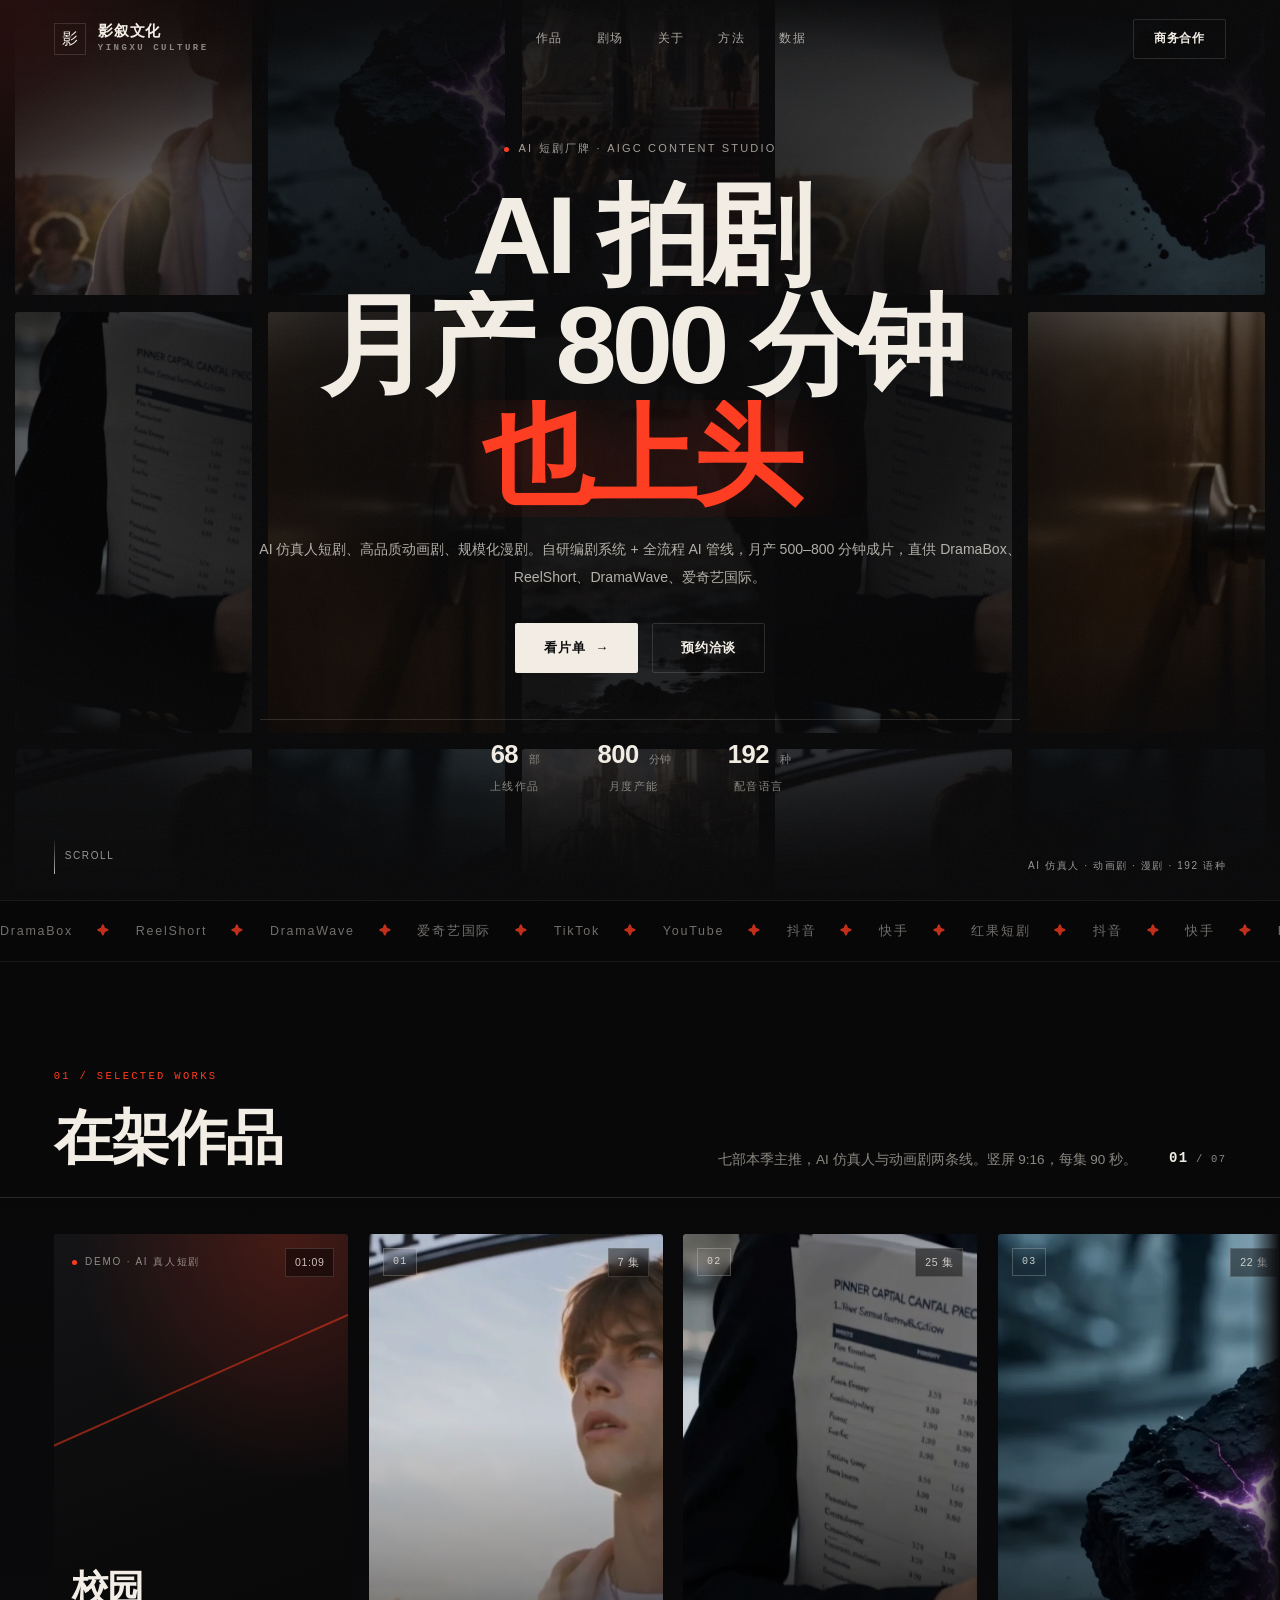
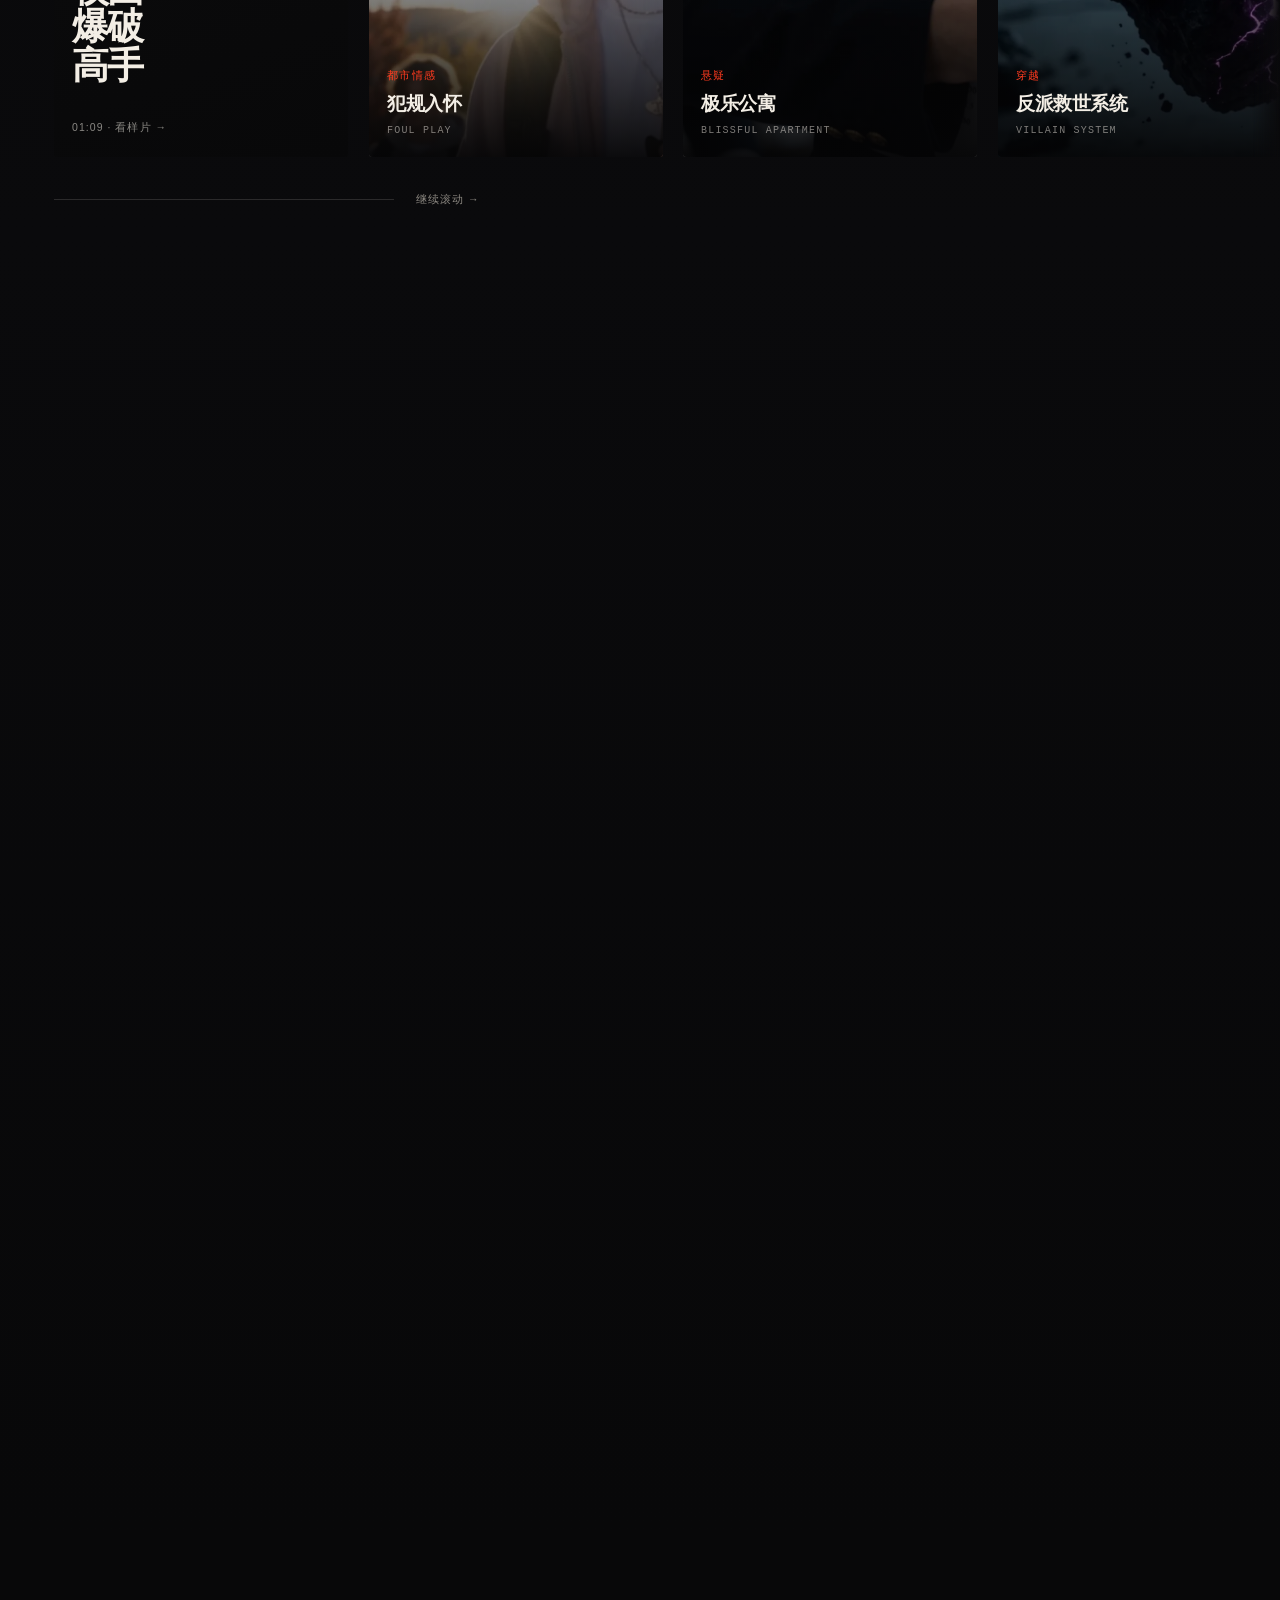
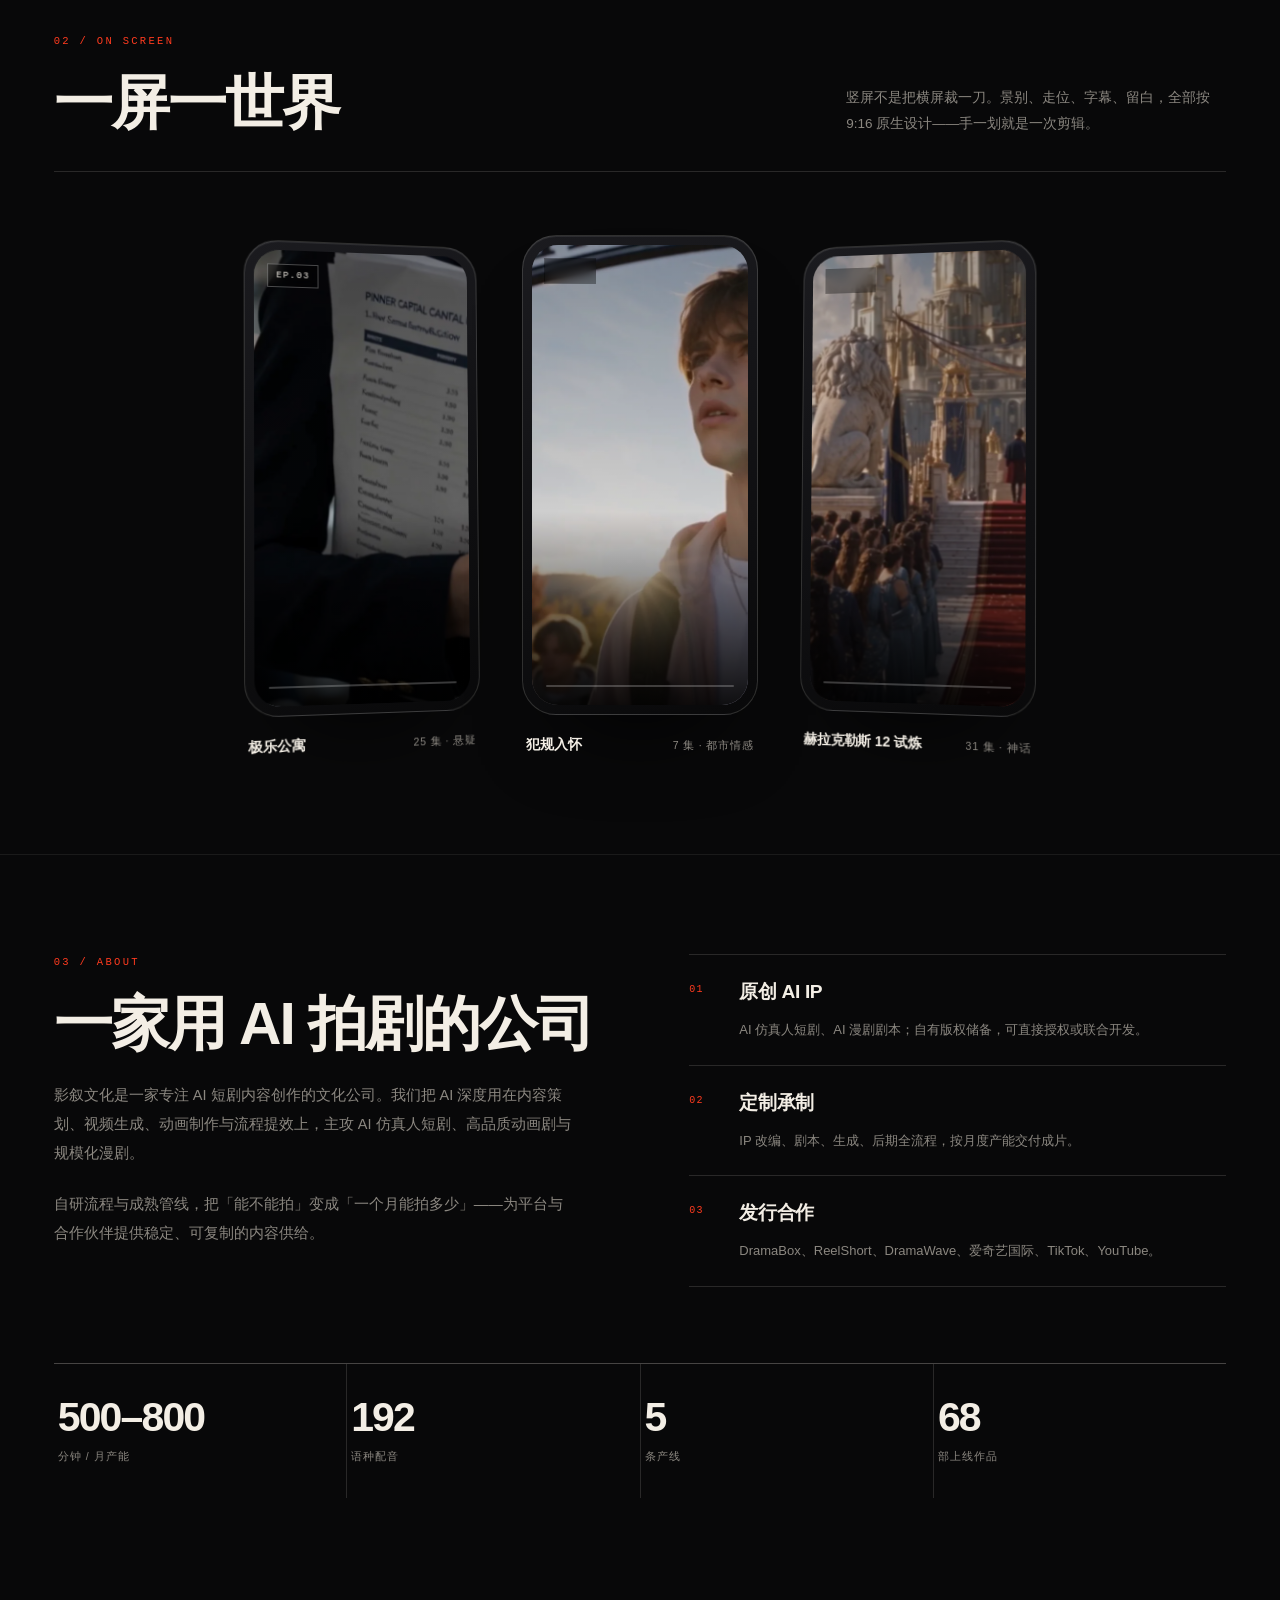
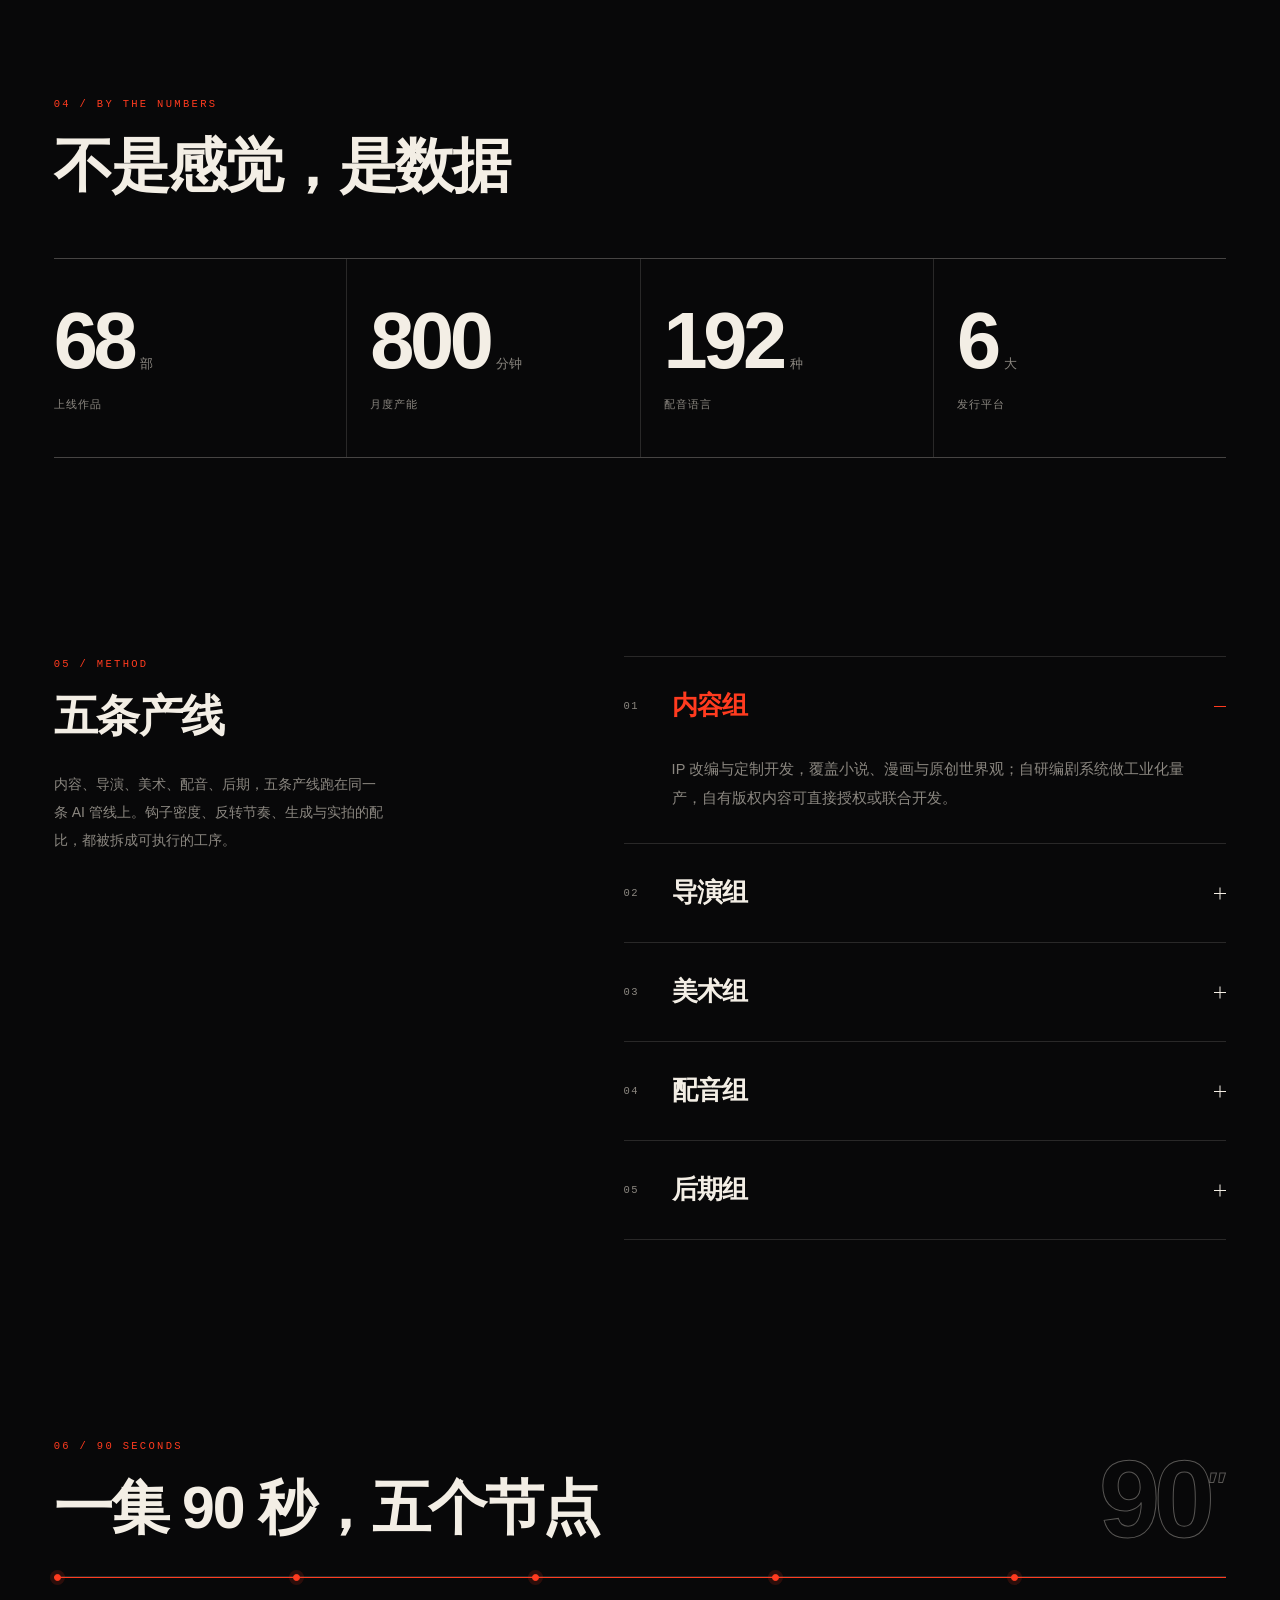
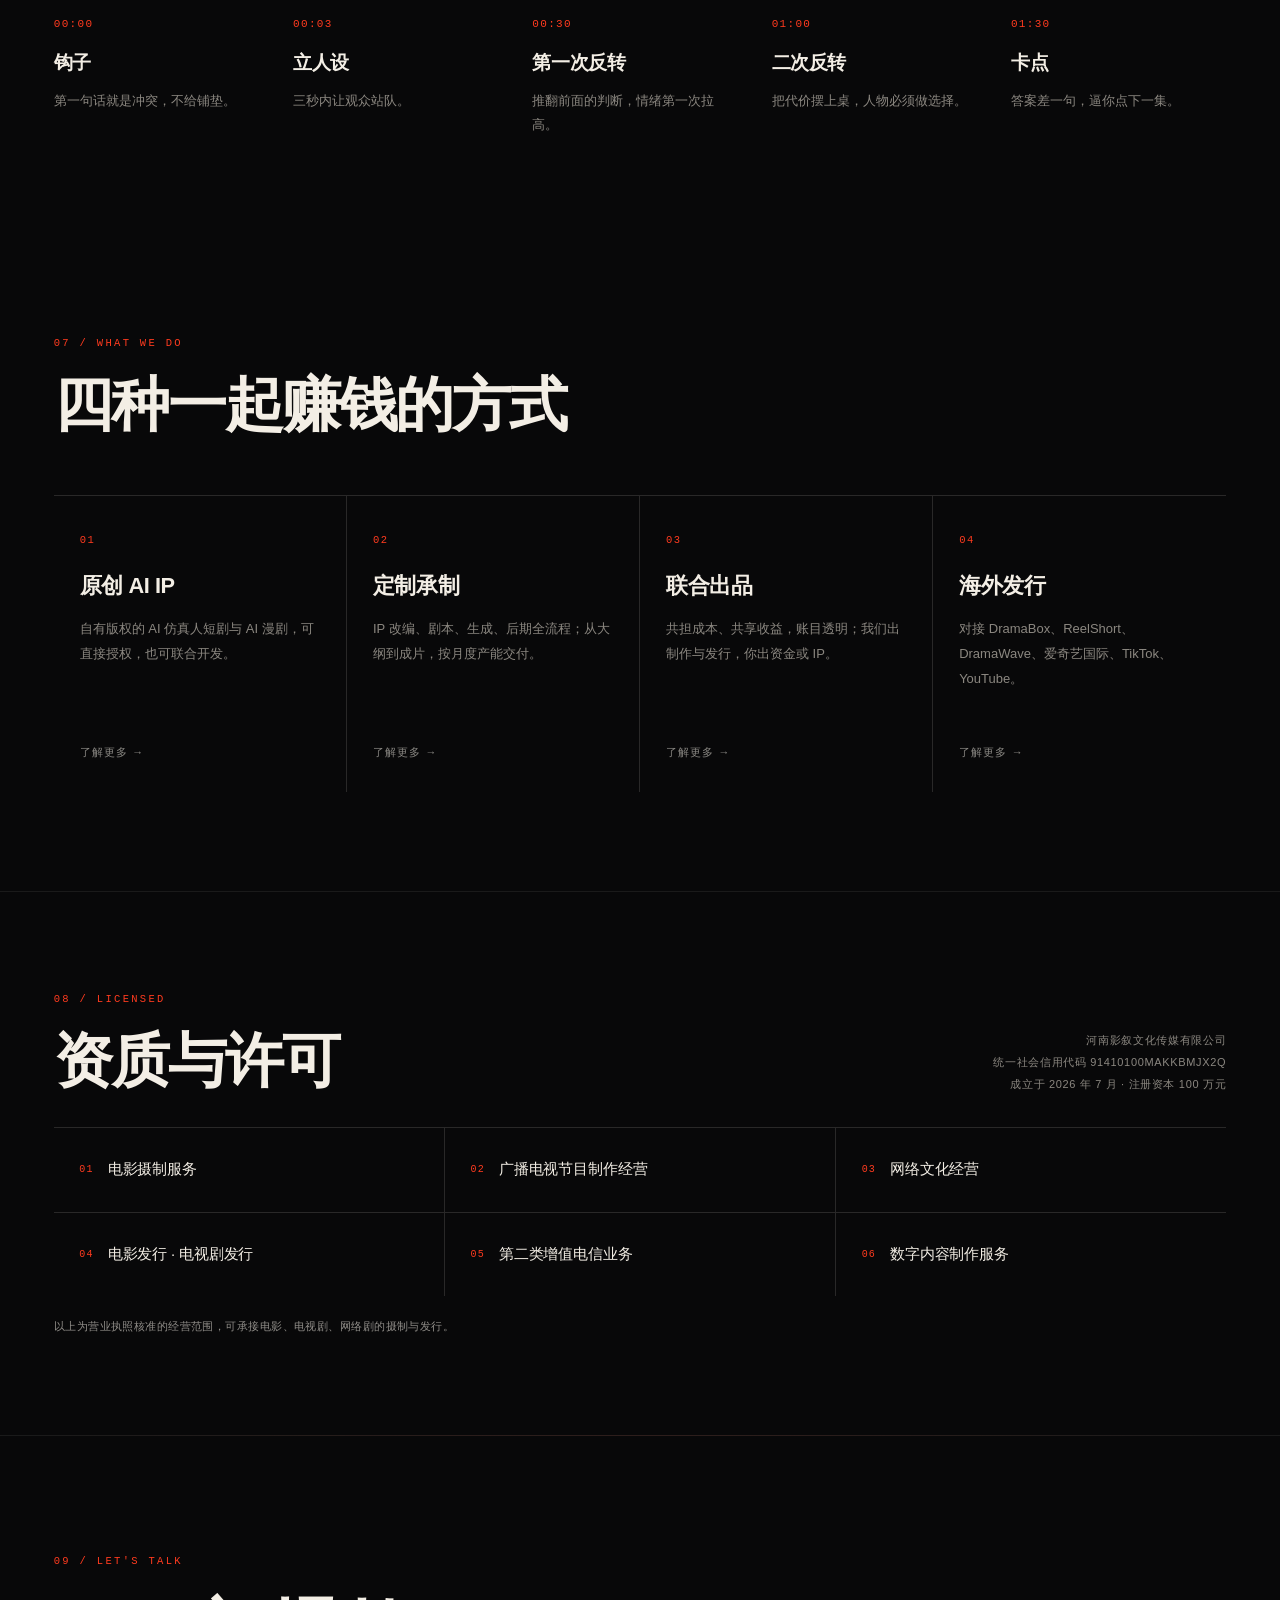
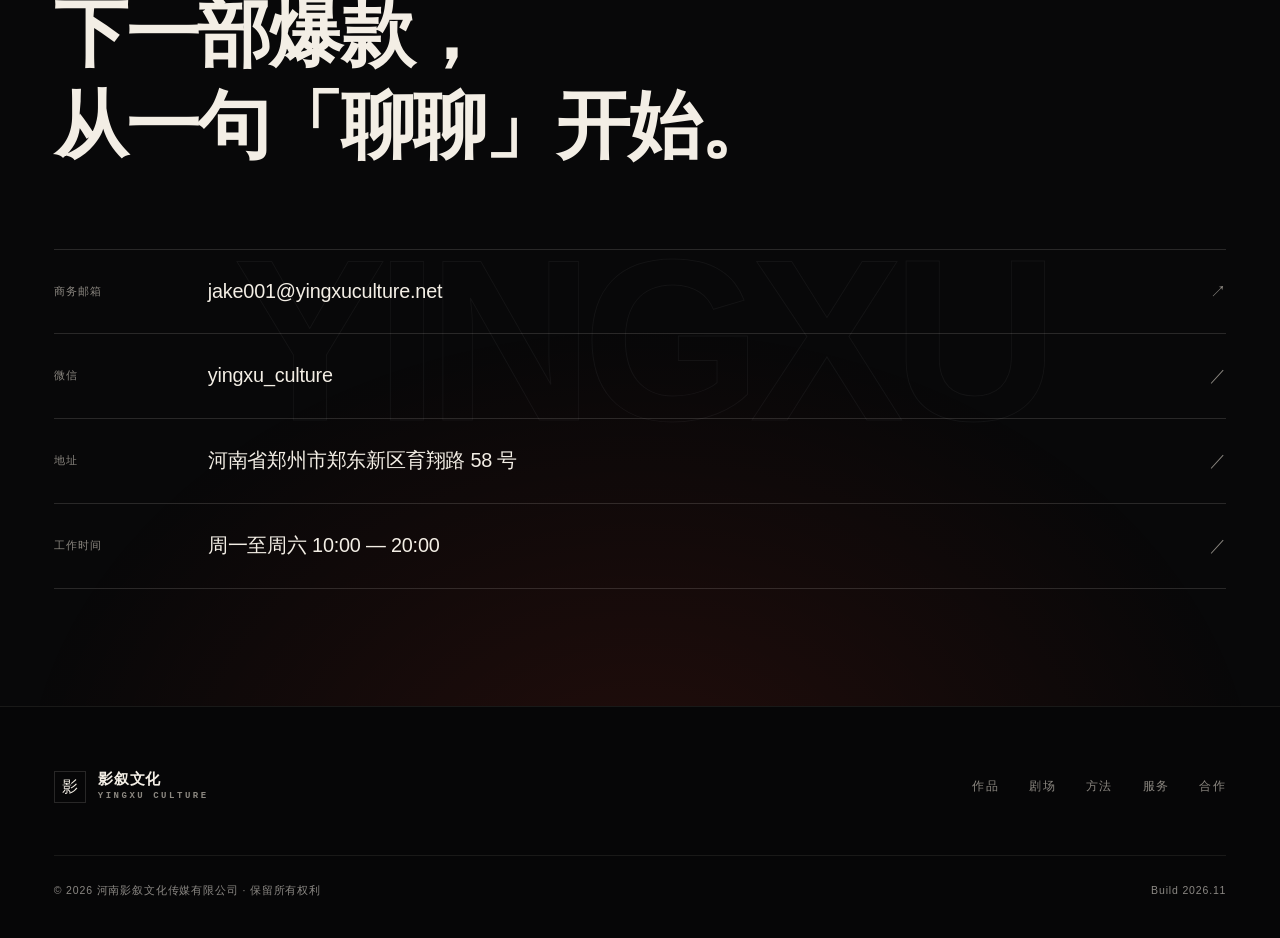
==== index.html @ 9122bd39 "影叙文化官网预览版 2026-11-17" ====
<!DOCTYPE html>
<html lang="zh-CN">
<head>
<meta charset="utf-8">
<meta name="viewport" content="width=device-width, initial-scale=1">
<title>影叙文化 YINGXU CULTURE · AI 短剧厂牌</title>
<meta name="description" content="影叙文化：AI 短剧内容厂牌。AI 仿真人短剧、高品质动画剧、规模化漫剧，月产能 500–800 分钟，发行至 DramaBox、ReelShort、DramaWave、爱奇艺国际。">
<meta name="theme-color" content="#080809">
<link rel="canonical" href="https://yingxuculture.net/">
<meta property="og:type" content="website">
<meta property="og:url" content="https://yingxuculture.net/">
<meta property="og:site_name" content="影叙文化 YINGXU CULTURE">
<meta property="og:image" content="https://yingxuculture.net/assets/og-cover.jpg">
<meta property="og:image:width" content="1200">
<meta property="og:image:height" content="630">
<meta name="twitter:card" content="summary_large_image">
<meta name="twitter:image" content="https://yingxuculture.net/assets/og-cover.jpg">
<meta property="og:title" content="影叙文化 YINGXU CULTURE · AI 短剧厂牌">
<meta property="og:description" content="AI 拍剧，月产 800 分钟，也上头。">
<link rel="icon" href="data:image/svg+xml,%3Csvg xmlns='http://www.w3.org/2000/svg' viewBox='0 0 32 32'%3E%3Crect width='32' height='32' fill='%23080809'/%3E%3Ctext x='16' y='22' font-size='16' text-anchor='middle' fill='%23f3eee5'%3E影%3C/text%3E%3C/svg%3E">
<link rel="stylesheet" href="assets/css/style.css">
</head>
<body>

<!-- 载入 -->
<div class="loader" id="loader">
  <div class="loader__inner">
    <div class="loader__mark">影</div>
    <div class="loader__meta"><span>YINGXU CULTURE</span><span class="loader__num" id="loaderNum">00</span></div>
    <div class="loader__bar"><i></i></div>
  </div>
</div>

<div class="grain" aria-hidden="true"></div>
<div class="progress" id="progress" aria-hidden="true"></div>

<!-- 光标 -->
<div class="cursor" id="cursor" aria-hidden="true"><span class="cursor__label"></span></div>

<!-- 侧边章节指示 -->
<nav class="dots" id="dots" aria-label="章节指示">
  <a href="#top" data-dot="top"><i></i><span>首页</span></a>
  <a href="#works" data-dot="works"><i></i><span>作品</span></a>
  <a href="#screens" data-dot="screens"><i></i><span>剧场</span></a>
  <a href="#about" data-dot="about"><i></i><span>关于</span></a>
  <a href="#numbers" data-dot="numbers"><i></i><span>数据</span></a>
  <a href="#method" data-dot="method"><i></i><span>方法</span></a>
  <a href="#beats" data-dot="beats"><i></i><span>节奏</span></a>
  <a href="#license" data-dot="license"><i></i><span>资质</span></a>
  <a href="#contact" data-dot="contact"><i></i><span>合作</span></a>
</nav>

<!-- 头部 -->
<header class="head" id="head">
  <a class="brand" href="#top" aria-label="影叙文化 首页" data-cursor="home">
    <span class="brand__mark">影</span>
    <span class="brand__text">影叙文化<em>YINGXU CULTURE</em></span>
  </a>
  <nav class="nav" aria-label="主导航">
    <a href="#works">作品</a>
    <a href="#screens">剧场</a>
    <a href="#about">关于</a>
    <a href="#method">方法</a>
    <a href="#numbers">数据</a>
  </nav>
  <a class="btn btn--sm btn--line mag" href="#contact">商务合作</a>
</header>

<main id="top">

  <!-- ========== HERO ========== -->
  <section class="hero">
    <div class="hero__wall" id="wall" aria-hidden="true"></div>
    <div class="hero__veil" aria-hidden="true"></div>
    <div class="hero__glow" id="glow" aria-hidden="true"></div>

    <div class="hero__inner">
      <p class="eyebrow" data-reveal><span class="dot"></span>AI 短剧厂牌 · AIGC CONTENT STUDIO</p>
      <h1 class="hero__title">
        <span class="line" data-reveal style="--d:.05s"><span class="line__in"><em>AI</em> 拍剧</span></span>
        <span class="line" data-reveal style="--d:.15s"><span class="line__in">月产 800 分钟</span></span>
        <span class="line line--accent" data-reveal style="--d:.25s"><span class="line__in">也上头</span></span>
      </h1>
      <p class="hero__sub" data-reveal style="--d:.35s">
        AI 仿真人短剧、高品质动画剧、规模化漫剧。自研编剧系统 + 全流程 AI 管线，月产 500–800 分钟成片，直供 DramaBox、ReelShort、DramaWave、爱奇艺国际。
      </p>
      <div class="hero__actions" data-reveal style="--d:.45s">
        <a class="btn btn--solid mag" href="#works" data-cursor="play">看片单<span class="btn__arrow">→</span></a>
        <a class="btn btn--ghost mag" href="#contact">预约洽谈</a>
      </div>
      <!-- 占位数据：上线前换成真实数字 -->
      <dl class="hero__meta" data-reveal style="--d:.55s">
        <div><dt>68 <i>部</i></dt><dd>上线作品</dd></div>
        <div><dt>800 <i>分钟</i></dt><dd>月度产能</dd></div>
        <div><dt>192 <i>种</i></dt><dd>配音语言</dd></div>
      </dl>
    </div>

    <div class="hero__foot">
      <span class="scrollhint"><i></i>SCROLL</span>
      <span class="hero__footline">AI 仿真人 · 动画剧 · 漫剧 · 192 语种</span>
    </div>
  </section>

  <!-- ========== TICKER ========== -->
  <div class="ticker" aria-label="分发平台">
    <div class="ticker__track">
      <span>DramaBox</span><b>✦</b><span>ReelShort</span><b>✦</b><span>DramaWave</span><b>✦</b><span>爱奇艺国际</span><b>✦</b><span>TikTok</span><b>✦</b><span>YouTube</span><b>✦</b><span>抖音</span><b>✦</b><span>快手</span><b>✦</b>
      <span>红果短剧</span><b>✦</b><span>抖音</span><b>✦</b><span>快手</span><b>✦</b><span>ReelShort</span><b>✦</b><span>DramaBox</span><b>✦</b><span>TikTok</span><b>✦</b><span>YouTube Shorts</span><b>✦</b><span>番茄短剧</span><b>✦</b>
    </div>
  </div>

  <!-- ========== 作品走廊（横向钉住） ========== -->
  <section class="pin" id="works">
    <div class="pin__sticky">
      <div class="pin__head">
        <div>
          <p class="label">01 / SELECTED WORKS</p>
          <h2 class="h2" data-split>在架作品</h2>
        </div>
        <div class="pin__meta">
          <p>七部本季主推，AI 仿真人与动画剧两条线。竖屏 9:16，每集 90 秒。</p>
          <span class="pin__count"><b id="pinIdx">01</b> / 07</span>
        </div>
      </div>

      <div class="pin__viewport">
        <div class="pin__track" id="pinTrack">
          <article class="card card--demo" data-tilt data-cursor="play" role="button" tabindex="0" data-href="https://icn2kjc0q24w.feishu.cn/docx/H2u5dVe67ovBtaxcWouc4qgHnVb" data-title="校园爆破高手" data-genre="AI 真人短剧" data-meta="DEMO · 01:09">
            <div class="card__cover">
              <span class="cover__k">DEMO · AI 真人短剧</span>
              <strong>校园<br>爆破<br>高手</strong>
              <span class="cover__t">01:09 · 看样片 →</span>
            </div>
            <span class="card__eps">01:09</span>
            <span class="card__play">▶ 看样片</span>
          </article>

          <article class="card" data-tilt data-cursor="play" role="button" tabindex="0" data-video="assets/video/v1.mp4" data-title="犯规入怀" data-genre="都市情感" data-meta="7 集 · 每集 90 秒">
            <div class="card__media"><img src="assets/posters/p1.webp" alt="《犯规入怀》竖屏封面" width="540" height="960"></div>
            <span class="card__glare"></span>
            <span class="card__rank">01</span><span class="card__eps">7 集</span>
            <div class="card__body"><span class="card__genre">都市情感</span><h3>犯规入怀</h3><p>Foul Play</p></div>
            <span class="card__play">▶ 播放样片</span>
          </article>

          <article class="card" data-tilt data-cursor="play" role="button" tabindex="0" data-video="assets/video/v2.mp4" data-title="极乐公寓" data-genre="悬疑" data-meta="25 集 · 每集 90 秒">
            <div class="card__media"><img src="assets/posters/p2.webp" alt="《极乐公寓》竖屏封面" width="540" height="960"></div>
            <span class="card__glare"></span>
            <span class="card__rank">02</span><span class="card__eps">25 集</span>
            <div class="card__body"><span class="card__genre">悬疑</span><h3>极乐公寓</h3><p>Blissful Apartment</p></div>
            <span class="card__play">▶ 播放样片</span>
          </article>

          <article class="card" data-tilt data-cursor="play" role="button" tabindex="0" data-video="assets/video/v3.mp4" data-title="反派救世系统" data-genre="穿越" data-meta="22 集 · 每集 90 秒">
            <div class="card__media"><img src="assets/posters/p3.webp" alt="《反派救世系统》竖屏封面" width="540" height="960"></div>
            <span class="card__glare"></span>
            <span class="card__rank">03</span><span class="card__eps">22 集</span>
            <div class="card__body"><span class="card__genre">穿越</span><h3>反派救世系统</h3><p>Villain System</p></div>
            <span class="card__play">▶ 播放样片</span>
          </article>

          <article class="card" data-tilt data-cursor="play" role="button" tabindex="0" data-video="assets/video/v4.mp4" data-title="万人迷" data-genre="职场" data-meta="16 集 · 每集 90 秒">
            <div class="card__media"><img src="assets/posters/p4.webp" alt="《万人迷》竖屏封面" width="540" height="960"></div>
            <span class="card__glare"></span>
            <span class="card__rank">04</span><span class="card__eps">16 集</span>
            <div class="card__body"><span class="card__genre">职场</span><h3>万人迷</h3><p>The Charmer</p></div>
            <span class="card__play">▶ 播放样片</span>
          </article>

          <article class="card" data-tilt data-cursor="play" role="button" tabindex="0" data-video="assets/video/v5.mp4" data-title="赫拉克勒斯 12 试炼" data-genre="神话" data-meta="31 集 · 每集 90 秒">
            <div class="card__media"><img src="assets/posters/p5.webp" alt="《赫拉克勒斯 12 试炼》竖屏封面" width="540" height="960"></div>
            <span class="card__glare"></span>
            <span class="card__rank">05</span><span class="card__eps">31 集</span>
            <div class="card__body"><span class="card__genre">神话</span><h3>赫拉克勒斯 12 试炼</h3><p>12 Labours</p></div>
            <span class="card__play">▶ 播放样片</span>
          </article>

          <article class="card" data-tilt data-cursor="play" role="button" tabindex="0" data-video="assets/video/v6.mp4" data-title="韩国 2D" data-genre="惊悚" data-meta="26 集 · 每集 90 秒">
            <div class="card__media"><img src="assets/posters/p6.webp" alt="《韩国 2D》竖屏封面" width="540" height="960"></div>
            <span class="card__glare"></span>
            <span class="card__rank">06</span><span class="card__eps">26 集</span>
            <div class="card__body"><span class="card__genre">惊悚</span><h3>韩国 2D</h3><p>2D</p></div>
            <span class="card__play">▶ 播放样片</span>
          </article>

          <a class="card card--more" href="#contact" data-cursor="talk">
            <span class="card__moreNo">68</span>
            <span class="card__moreT">全部在架剧集</span>
            <span class="card__moreA">→</span>
          </a>
        </div>
      </div>

      <div class="pin__foot">
        <div class="pin__bar"><i id="pinBar"></i></div>
        <span class="pin__hint">继续滚动 →</span>
      </div>
    </div>
  </section>

  <!-- ========== 竖屏剧场 ========== -->
  <section class="section screens" id="screens">
    <div class="screens__head">
      <div>
        <p class="label">02 / ON SCREEN</p>
        <h2 class="h2" data-split>一屏一世界</h2>
      </div>
      <p class="screens__note" data-reveal>
        竖屏不是把横屏裁一刀。景别、走位、字幕、留白，全部按 9:16 原生设计——手一划就是一次剪辑。
      </p>
    </div>

    <div class="phones">
      <figure class="phone" data-reveal>
        <div class="phone__frame">
          <div class="phone__screen">
            <img src="assets/posters/p2.webp" alt="《极乐公寓》竖屏画面" width="540" height="960">
            <span class="phone__shade"></span>
            <span class="phone__tag">EP.03</span>
            <span class="phone__sub s1"><i>“这栋楼，晚上不要开窗。”</i><i>“你听见的脚步声，不是楼上的。”</i><i>“第三个房间，住过人。”</i></span>
            <span class="phone__prog"><i></i></span>
          </div>
        </div>
        <figcaption><b>极乐公寓</b><em>25 集 · 悬疑</em></figcaption>
      </figure>

      <figure class="phone phone--mid" data-reveal style="--d:.12s">
        <div class="phone__frame">
          <div class="phone__screen">
            <img src="assets/posters/p1.webp" alt="《犯规入怀》竖屏画面" width="540" height="960">
            <span class="phone__shade"></span>
            <span class="phone__tag">EP.01</span>
            <span class="phone__sub s2"><i>“规则说不能喜欢你。”</i><i>“那我们就犯规。”</i><i>“一次，就一次。”</i></span>
            <span class="phone__prog"><i></i></span>
          </div>
        </div>
        <figcaption><b>犯规入怀</b><em>7 集 · 都市情感</em></figcaption>
      </figure>

      <figure class="phone" data-reveal style="--d:.24s">
        <div class="phone__frame">
          <div class="phone__screen">
            <img src="assets/posters/p5.webp" alt="《赫拉克勒斯 12 试炼》竖屏画面" width="540" height="960">
            <span class="phone__shade"></span>
            <span class="phone__tag">EP.07</span>
            <span class="phone__sub s3"><i>“十二试炼，你只过了六关。”</i><i>“剩下六关，是神不想让你知道的事。”</i><i>“现在，抬头。”</i></span>
            <span class="phone__prog"><i></i></span>
          </div>
        </div>
        <figcaption><b>赫拉克勒斯 12 试炼</b><em>31 集 · 神话</em></figcaption>
      </figure>
    </div>
  </section>

  <!-- ========== 关于 ========== -->
  <section class="section about" id="about">
    <div class="about__grid">
      <div class="about__lead">
        <p class="label" data-reveal>03 / ABOUT</p>
        <h2 class="h2" data-split>一家用 AI 拍剧的公司</h2>
        <p class="about__text" data-reveal style="--d:.08s">影叙文化是一家专注 AI 短剧内容创作的文化公司。我们把 AI 深度用在内容策划、视频生成、动画制作与流程提效上，主攻 AI 仿真人短剧、高品质动画剧与规模化漫剧。</p>
        <p class="about__text" data-reveal style="--d:.14s">自研流程与成熟管线，把「能不能拍」变成「一个月能拍多少」——为平台与合作伙伴提供稳定、可复制的内容供给。</p>
      </div>
      <ul class="about__biz">
        <li data-reveal><span>01</span><b>原创 AI IP</b><p>AI 仿真人短剧、AI 漫剧剧本；自有版权储备，可直接授权或联合开发。</p></li>
        <li data-reveal style="--d:.06s"><span>02</span><b>定制承制</b><p>IP 改编、剧本、生成、后期全流程，按月度产能交付成片。</p></li>
        <li data-reveal style="--d:.12s"><span>03</span><b>发行合作</b><p>DramaBox、ReelShort、DramaWave、爱奇艺国际、TikTok、YouTube。</p></li>
      </ul>
    </div>
    <div class="about__cap">
      <div data-reveal><b>500–800</b><span>分钟 / 月产能</span></div>
      <div data-reveal style="--d:.06s"><b>192</b><span>语种配音</span></div>
      <div data-reveal style="--d:.12s"><b>5</b><span>条产线</span></div>
      <div data-reveal style="--d:.18s"><b>68</b><span>部上线作品</span></div>
    </div>
  </section>

  <!-- ========== 数据 ========== -->
  <section class="section numbers" id="numbers">
    <div class="numbers__head">
      <p class="label">04 / BY THE NUMBERS</p>
      <h2 class="h2" data-split>不是感觉，是数据</h2>
    </div>
    <!-- 占位数据：上线前换成真实数字 -->
    <div class="stats">
      <div class="stat" data-reveal>
        <span class="stat__num" data-count="68">0</span><span class="stat__unit">部</span><p>上线作品</p>
      </div>
      <div class="stat" data-reveal style="--d:.06s">
        <span class="stat__num" data-count="800">0</span><span class="stat__unit">分钟</span><p>月度产能</p>
      </div>
      <div class="stat" data-reveal style="--d:.12s">
        <span class="stat__num" data-count="192">0</span><span class="stat__unit">种</span><p>配音语言</p>
      </div>
      <div class="stat" data-reveal style="--d:.18s">
        <span class="stat__num" data-count="6">0</span><span class="stat__unit">大</span><p>发行平台</p>
      </div>
    </div>
  </section>

  <!-- ========== 方法 ========== -->
  <section class="section method" id="method">
    <div class="method__grid">
      <div class="method__aside">
        <p class="label">05 / METHOD</p>
        <h2 class="h2" data-split>五条产线</h2>
        <p class="method__note" data-reveal>内容、导演、美术、配音、后期，五条产线跑在同一条 AI 管线上。钩子密度、反转节奏、生成与实拍的配比，都被拆成可执行的工序。</p>
      </div>

      <div class="acc" id="acc">
        <div class="acc__item" data-reveal>
          <button class="acc__head" aria-expanded="false">
            <span class="acc__no">01</span><span class="acc__title">内容组</span><span class="acc__plus" aria-hidden="true"></span>
          </button>
          <div class="acc__body"><p>IP 改编与定制开发，覆盖小说、漫画与原创世界观；自研编剧系统做工业化量产，自有版权内容可直接授权或联合开发。</p></div>
        </div>
        <div class="acc__item" data-reveal style="--d:.05s">
          <button class="acc__head" aria-expanded="false">
            <span class="acc__no">02</span><span class="acc__title">导演组</span><span class="acc__plus" aria-hidden="true"></span>
          </button>
          <div class="acc__body"><p>多位 AI 导演，熟悉 AIGC 与「实拍 + 动画」混合流程；一场戏先定镜头关系，再决定生成还是实拍。</p></div>
        </div>
        <div class="acc__item" data-reveal style="--d:.1s">
          <button class="acc__head" aria-expanded="false">
            <span class="acc__no">03</span><span class="acc__title">美术组</span><span class="acc__plus" aria-hidden="true"></span>
          </button>
          <div class="acc__body"><p>角色设计、场景概念、分镜美术、风格化视觉；写实仿真人、动画、漫改、AI 视觉统一输出，量产与精品双轨。</p></div>
        </div>
        <div class="acc__item" data-reveal style="--d:.15s">
          <button class="acc__head" aria-expanded="false">
            <span class="acc__no">04</span><span class="acc__title">配音组</span><span class="acc__plus" aria-hidden="true"></span>
          </button>
          <div class="acc__body"><p>覆盖 192 个语种的配音体系，海外主流市场做本地化表达与情绪适配；已有多个海外短剧与 AIGC 项目的配音案例。</p></div>
        </div>
        <div class="acc__item" data-reveal style="--d:.2s">
          <button class="acc__head" aria-expanded="false">
            <span class="acc__no">05</span><span class="acc__title">后期组</span><span class="acc__plus" aria-hidden="true"></span>
          </button>
          <div class="acc__body"><p>剪辑、特效、调色、声音设计、字幕审校全流程配置；熟悉海外平台规范，支持快速交付与多版本输出。</p></div>
        </div>
      </div>
    </div>
  </section>

  <!-- ========== 90 秒节奏 ========== -->
<section class="section beats" id="beats">
    <div class="beats__head">
      <div>
        <p class="label">06 / 90 SECONDS</p>
        <h2 class="h2" data-split>一集 90 秒，五个节点</h2>
      </div>
      <span class="beats__big" data-reveal>90<small>″</small></span>
    </div>

    <ol class="timeline" id="timeline">
      <li data-reveal><span class="tl__t">00:00</span><span class="tl__n">钩子</span><span class="tl__d">第一句话就是冲突，不给铺垫。</span></li>
      <li data-reveal style="--d:.05s"><span class="tl__t">00:03</span><span class="tl__n">立人设</span><span class="tl__d">三秒内让观众站队。</span></li>
      <li data-reveal style="--d:.1s"><span class="tl__t">00:30</span><span class="tl__n">第一次反转</span><span class="tl__d">推翻前面的判断，情绪第一次拉高。</span></li>
      <li data-reveal style="--d:.15s"><span class="tl__t">01:00</span><span class="tl__n">二次反转</span><span class="tl__d">把代价摆上桌，人物必须做选择。</span></li>
      <li data-reveal style="--d:.2s"><span class="tl__t">01:30</span><span class="tl__n">卡点</span><span class="tl__d">答案差一句，逼你点下一集。</span></li>
    </ol>
  </section>

  <!-- ========== 服务 ========== -->
  <section class="section svc-sec" id="services">
    <div class="svc-sec__head">
      <p class="label">07 / WHAT WE DO</p>
      <h2 class="h2" data-split>四种一起赚钱的方式</h2>
    </div>
    <div class="svc">
      <a class="svc__item" href="#contact" data-reveal data-cursor="talk">
        <span class="svc__no">01</span>
        <h3>原创 AI IP</h3>
        <p>自有版权的 AI 仿真人短剧与 AI 漫剧，可直接授权，也可联合开发。</p>
        <span class="svc__a">了解更多 →</span>
      </a>
      <a class="svc__item" href="#contact" data-reveal style="--d:.06s" data-cursor="talk">
        <span class="svc__no">02</span>
        <h3>定制承制</h3>
        <p>IP 改编、剧本、生成、后期全流程；从大纲到成片，按月度产能交付。</p>
        <span class="svc__a">了解更多 →</span>
      </a>
      <a class="svc__item" href="#contact" data-reveal style="--d:.12s" data-cursor="talk">
        <span class="svc__no">03</span>
        <h3>联合出品</h3>
        <p>共担成本、共享收益，账目透明；我们出制作与发行，你出资金或 IP。</p>
        <span class="svc__a">了解更多 →</span>
      </a>
      <a class="svc__item" href="#contact" data-reveal style="--d:.18s" data-cursor="talk">
        <span class="svc__no">04</span>
        <h3>海外发行</h3>
        <p>对接 DramaBox、ReelShort、DramaWave、爱奇艺国际、TikTok、YouTube。</p>
        <span class="svc__a">了解更多 →</span>
      </a>
    </div>
  </section>

  <!-- ========== 资质 ========== -->
  <section class="section license" id="license">
    <div class="license__head">
      <div>
        <p class="label" data-reveal>08 / LICENSED</p>
        <h2 class="h2" data-split>资质与许可</h2>
      </div>
      <p class="license__meta" data-reveal>
        河南影叙文化传媒有限公司<br>
        统一社会信用代码 91410100MAKKBMJX2Q<br>
        成立于 2026 年 7 月 · 注册资本 100 万元
      </p>
    </div>
    <ul class="license__grid">
      <li data-reveal><span>01</span>电影摄制服务</li>
      <li data-reveal style="--d:.05s"><span>02</span>广播电视节目制作经营</li>
      <li data-reveal style="--d:.1s"><span>03</span>网络文化经营</li>
      <li data-reveal style="--d:.15s"><span>04</span>电影发行 · 电视剧发行</li>
      <li data-reveal style="--d:.2s"><span>05</span>第二类增值电信业务</li>
      <li data-reveal style="--d:.25s"><span>06</span>数字内容制作服务</li>
    </ul>
    <p class="license__note" data-reveal>以上为营业执照核准的经营范围，可承接电影、电视剧、网络剧的摄制与发行。</p>
  </section>

  <!-- ========== 联系 ========== -->
  <section class="contact" id="contact">
    <span class="contact__ghost" aria-hidden="true">YINGXU</span>
    <div class="contact__inner">
      <p class="label" data-reveal>09 / LET'S TALK</p>
      <h2 class="contact__title" data-split>下一部爆款，<br>从一句「聊聊」开始。</h2>
      <!-- 占位信息：邮箱/微信/地址/工作时间 上线前核对 -->
      <div class="contact__rows">
        <a class="crow" href="mailto:jake001@yingxuculture.net" data-reveal data-cursor="mail">
          <span class="crow__k">商务邮箱</span><span class="crow__v">jake001@yingxuculture.net</span><span class="crow__a">↗</span>
        </a>
        <div class="crow" data-reveal style="--d:.06s">
          <span class="crow__k">微信</span><span class="crow__v">yingxu_culture</span><span class="crow__a">／</span>
        </div>
        <div class="crow" data-reveal style="--d:.12s">
          <span class="crow__k">地址</span><span class="crow__v">河南省郑州市郑东新区育翔路 58 号</span><span class="crow__a">／</span>
        </div>
        <div class="crow" data-reveal style="--d:.18s">
          <span class="crow__k">工作时间</span><span class="crow__v">周一至周六 10:00 — 20:00</span><span class="crow__a">／</span>
        </div>
      </div>
    </div>
  </section>

  <footer class="foot">
    <div class="foot__top">
      <a class="brand" href="#top">
        <span class="brand__mark">影</span>
        <span class="brand__text">影叙文化<em>YINGXU CULTURE</em></span>
      </a>
      <nav class="foot__nav" aria-label="页脚导航">
        <a href="#works">作品</a><a href="#screens">剧场</a><a href="#method">方法</a><a href="#services">服务</a><a href="#contact">合作</a>
      </nav>
    </div>
    <div class="foot__bottom">
      <span>© <span id="year">2026</span> 河南影叙文化传媒有限公司 · 保留所有权利</span>
      <!-- 备案号：通过后取消注释并填入，格式「豫ICP备XXXXXXXX号-1」
      <span>豫ICP备 00000000 号</span> -->
      <span>Build 2026.11</span>
    </div>
  </footer>
</main>

<!-- 浮动咨询 -->
<a class="float-cta" id="floatCta" href="#contact">预约洽谈<span>→</span></a>


<!-- 样片弹窗 -->
<div class="reel" id="reel" aria-hidden="true">
  <div class="reel__backdrop" data-close="1"></div>
  <div class="reel__panel" role="dialog" aria-modal="true" aria-label="剧集样片">
    <button class="reel__close" id="reelClose" aria-label="关闭">✕</button>
    <div class="reel__stage"><video id="reelVideo" playsinline controls loop preload="metadata"></video></div>
    <div class="reel__info">
      <span class="reel__genre" id="reelGenre"></span>
      <h3 id="reelTitle"></h3>
      <p id="reelMeta"></p>
      <span class="reel__tip">按 ESC 关闭</span>
    </div>
  </div>
</div>

<script src="assets/js/main.js" defer></script>
</body>
</html>
---- assets/css/style.css ----
/* =========================================================
   影叙文化 · 官网（对外展示版）
   零依赖 · 纯手写 CSS
   视觉体系：黑场电影感 / 暖白字 / 血红点色 / 竖屏海报墙
   ========================================================= */

:root{
  --bg:#080809;
  --bg-2:#0c0c0e;
  --ink:#f3eee5;
  --muted:#8b8780;
  --line:rgba(243,238,229,.14);
  --line-soft:rgba(243,238,229,.08);
  --accent:#ff3b1f;
  --gold:#d9b26a;

  --pad:clamp(20px,4.2vw,64px);
  --max:1680px;
  --ease:cubic-bezier(.16,1,.3,1);

  --sans:"PingFang SC","HarmonyOS Sans SC","Microsoft YaHei","Helvetica Neue",Arial,sans-serif;
  --mono:"SF Mono",ui-monospace,"Cascadia Mono",Consolas,"Courier New",monospace;
}

*,*::before,*::after{box-sizing:border-box}
html{-webkit-text-size-adjust:100%;scroll-behavior:smooth}
body{
  margin:0;background:var(--bg);color:var(--ink);
  font-family:var(--sans);font-size:16px;line-height:1.6;
  -webkit-font-smoothing:antialiased;text-rendering:optimizeLegibility;
  overflow-x:hidden;
}
body.is-locked{overflow:hidden}
img{max-width:100%}
a{color:inherit;text-decoration:none}
button{font:inherit}
::selection{background:var(--accent);color:#fff}
body.has-cursor,body.has-cursor a,body.has-cursor button{cursor:none}

/* ---------- 全局质感层 ---------- */
.grain{
  position:fixed;inset:0;z-index:60;pointer-events:none;opacity:.045;
  background-image:url("data:image/svg+xml,%3Csvg xmlns='http://www.w3.org/2000/svg' width='180' height='180'%3E%3Cfilter id='n'%3E%3CfeTurbulence type='fractalNoise' baseFrequency='.85' numOctaves='3' stitchTiles='stitch'/%3E%3C/filter%3E%3Crect width='180' height='180' filter='url(%23n)'/%3E%3C/svg%3E");
  animation:grainShift 7s steps(7) infinite;
}
@keyframes grainShift{
  0%{transform:translate(0,0)}20%{transform:translate(-2%,1%)}40%{transform:translate(1%,-2%)}
  60%{transform:translate(-1%,-1%)}80%{transform:translate(2%,1%)}100%{transform:translate(0,0)}
}
.progress{
  position:fixed;top:0;left:0;right:0;height:2px;z-index:120;
  background:var(--accent);transform:scaleX(0);transform-origin:0 50%;will-change:transform;
}

/* ---------- 自定义光标 ---------- */
.cursor{
  position:fixed;left:0;top:0;z-index:300;width:34px;height:34px;border-radius:50%;
  border:1px solid rgba(243,238,229,.7);pointer-events:none;
  transform:translate3d(-100px,-100px,0) translate(-50%,-50%);
  display:grid;place-items:center;opacity:0;
  transition:width .35s var(--ease),height .35s var(--ease),background .35s,border-color .35s,opacity .3s;
  mix-blend-mode:normal;
}
.cursor.is-visible{opacity:1}
.cursor.is-active{
  width:76px;height:76px;background:rgba(243,238,229,.1);border-color:transparent;
  backdrop-filter:blur(2px);
}
.cursor::after{
  content:"";width:4px;height:4px;border-radius:50%;background:var(--ink);
  position:absolute;left:50%;top:50%;transform:translate(-50%,-50%);
  transition:opacity .3s;
}
.cursor.is-active::after{opacity:0}
.cursor__label{
  font-family:var(--caption);font-size:11px;letter-spacing:.16em;color:var(--ink);
  opacity:0;transition:opacity .25s;white-space:nowrap;
}
.cursor.is-active .cursor::after{
  content:"";width:4px;height:4px;border-radius:50%;background:var(--ink);
  position:absolute;left:50%;top:50%;transform:translate(-50%,-50%);
  transition:opacity .3s;
}
.cursor.is-active::after{opacity:0}
.cursor__label{opacity:1}

/* ---------- 载入 ---------- */
.loader{
  position:fixed;inset:0;z-index:200;background:var(--bg);
  display:grid;place-items:center;transition:transform 1s var(--ease) .12s;
}
.loader.is-done{transform:translateY(-101%)}
.loader__inner{width:min(320px,70vw);text-align:center}
.loader__mark{
  width:56px;height:56px;margin:0 auto 22px;border:1px solid var(--line);
  display:grid;place-items:center;font-size:22px;
  animation:markIn .9s var(--ease) both;
}
@keyframes markIn{from{opacity:0;transform:scale(.85)}to{opacity:1;transform:none}}
.loader__meta{
  display:flex;justify-content:space-between;align-items:baseline;margin-bottom:12px;
  font-family:var(--mono);font-size:10px;letter-spacing:.28em;color:var(--muted);
}
.loader__num{color:var(--ink)}
.loader__bar{height:1px;background:var(--line);overflow:hidden}
.loader__bar i{display:block;height:100%;width:0;background:var(--ink);animation:loadBar 1.15s var(--ease) forwards}
@keyframes loadBar{to{width:100%}}

/* ---------- 头部 ---------- */
.head{
  position:fixed;top:0;left:0;right:0;z-index:100;height:78px;padding:0 var(--pad);
  display:flex;align-items:center;justify-content:space-between;gap:24px;
  border-bottom:1px solid transparent;
  transition:height .5s var(--ease),background .5s,border-color .5s;
}
.head.is-stuck{
  height:64px;background:rgba(8,8,9,.76);
  backdrop-filter:blur(16px) saturate(1.2);-webkit-backdrop-filter:blur(16px) saturate(1.2);
  border-bottom-color:var(--line-soft);
}
.brand{display:inline-flex;align-items:center;gap:12px}
.brand__mark{
  width:32px;height:32px;flex:0 0 32px;border:1px solid var(--line);
  display:grid;place-items:center;font-size:16px;line-height:1;
  transition:background .4s,color .4s,border-color .4s;
}
.brand:hover .brand__mark{background:var(--ink);color:var(--bg);border-color:var(--ink)}
.brand__text{font-size:15px;font-weight:600;letter-spacing:.06em;line-height:1.1}
.brand__text em{
  display:block;font-family:var(--mono);font-style:normal;font-size:8.5px;
  letter-spacing:.32em;color:var(--muted);margin-top:5px;
}
.nav{display:flex;gap:34px}
.nav a{
  position:relative;font-family:var(--mono);font-size:11px;letter-spacing:.18em;
  color:rgba(243,238,229,.68);padding:6px 0;transition:color .3s;
}
.nav a::after{
  content:"";position:absolute;left:0;bottom:0;width:100%;height:1px;background:var(--ink);
  transform:scaleX(0);transform-origin:100% 50%;transition:transform .5s var(--ease);
}
.nav a:hover{color:var(--ink)}
.nav a:hover::after{transform:scaleX(1);transform-origin:0 50%}

/* ---------- 按钮 ---------- */
.btn{
  display:inline-flex;align-items:center;justify-content:center;gap:10px;
  height:50px;padding:0 28px;border:1px solid transparent;border-radius:2px;
  font-size:13px;font-weight:600;letter-spacing:.06em;
  transition:background .35s,color .35s,border-color .35s,box-shadow .5s,transform .3s var(--ease);
  white-space:nowrap;will-change:transform;
}
.btn--sm{height:40px;padding:0 20px;font-size:12px}
.btn--solid{background:var(--ink);color:#0a0a0b}
.btn--solid:hover{background:var(--accent);color:#fff;box-shadow:0 16px 40px -16px rgba(255,59,31,.85)}
.btn--ghost{border-color:var(--line);color:var(--ink)}
.btn--ghost:hover{border-color:var(--ink);background:rgba(243,238,229,.05)}
.btn--line{border-color:var(--line);color:var(--ink)}
.btn--line:hover{background:var(--ink);color:#0a0a0b;border-color:var(--ink)}
.btn__arrow{transition:transform .45s var(--ease)}
.btn:hover .btn__arrow{transform:translateX(4px)}

/* ---------- 通用字 ---------- */
.label{
  margin:0 0 18px;font-family:var(--mono);font-size:10.5px;letter-spacing:.26em;
  color:var(--accent);text-transform:uppercase;
}
.h2{margin:0;font-size:clamp(34px,4.6vw,66px);line-height:1.18;letter-spacing:-.035em;font-weight:800}

/* 字符级标题动画 */
.split .ch{
  display:inline-block;opacity:0;transform:translateY(.45em);
  transition:opacity .7s var(--ease),transform .7s var(--ease);
  transition-delay:calc(var(--i,0) * 18ms);
}
.split.is-in .ch{opacity:1;transform:none}

/* ---------- 出现动画 ---------- */
[data-reveal]{
  opacity:0;transform:translateY(26px);
  transition:opacity .95s var(--ease),transform .95s var(--ease);
  transition-delay:var(--d,0s);
}
[data-reveal].in{opacity:1;transform:none}

/* ---------- 侧边章节点 ---------- */
.dots{
  position:fixed;right:clamp(12px,1.5vw,22px);top:50%;transform:translateY(-50%);
  z-index:90;display:flex;flex-direction:column;gap:15px;
}
.dots a{display:flex;align-items:center;justify-content:flex-end;gap:10px}
.dots i{
  width:6px;height:6px;border-radius:50%;background:rgba(243,238,229,.26);
  transition:background .35s,transform .35s var(--ease);
}
.dots span{
  font-family:var(--mono);font-size:9px;letter-spacing:.18em;color:rgba(243,238,229,.55);
  opacity:0;transform:translateX(6px);transition:opacity .35s,transform .35s var(--ease);
}
.dots a:hover span{opacity:1;transform:none}
.dots a.is-active i{background:var(--accent);transform:scale(1.5)}
.dots a.is-active span{opacity:1;transform:none;color:var(--ink)}

/* =========================================================
   HERO
   ========================================================= */
.hero{
  position:relative;min-height:100svh;padding:106px 0 78px;
  display:grid;place-items:center;overflow:hidden;isolation:isolate;
}
.hero__wall{
  position:absolute;inset:-14% -6%;z-index:0;
  display:flex;justify-content:center;gap:clamp(10px,1.3vw,22px);
}
.wall-col{
  flex:0 0 clamp(150px,18.5vw,300px);display:flex;flex-direction:column;
  gap:clamp(10px,1.3vw,22px);animation:drift 78s linear infinite;will-change:transform;
}
.wall-col:nth-child(2){animation-duration:96s;animation-direction:reverse;animation-delay:-24s}
.wall-col:nth-child(3){animation-duration:86s;animation-delay:-10s}
.wall-col:nth-child(4){animation-duration:104s;animation-direction:reverse;animation-delay:-40s}
.wall-col:nth-child(5){animation-duration:72s;animation-delay:-6s}
.wall-col img{
  width:100%;aspect-ratio:9/16;object-fit:cover;display:block;border-radius:3px;
  filter:brightness(.6) saturate(.82) contrast(1.05);
}
@keyframes drift{from{transform:translate3d(0,0,0)}to{transform:translate3d(0,-50%,0)}}

.hero__veil{
  position:absolute;inset:0;z-index:1;
  background:
    radial-gradient(ellipse 62% 56% at 50% 44%,rgba(8,8,9,.96) 0%,rgba(8,8,9,.82) 42%,rgba(8,8,9,.32) 74%,rgba(8,8,9,.9) 100%),
    linear-gradient(to bottom,rgba(8,8,9,.95) 0%,rgba(8,8,9,0) 24%,rgba(8,8,9,0) 62%,#080809 100%);
}
.hero__glow{
  position:absolute;left:0;top:0;width:640px;height:640px;z-index:2;border-radius:50%;
  background:radial-gradient(circle,rgba(255,59,31,.14),rgba(255,59,31,0) 62%);
  filter:blur(24px);pointer-events:none;opacity:.85;
  transform:translate3d(-50%,-50%,0);
}

.hero__inner{position:relative;z-index:3;width:100%;max-width:1160px;padding:0 var(--pad);text-align:center}
.eyebrow{
  display:inline-flex;align-items:center;gap:10px;margin:0 0 22px;
  font-family:var(--mono);font-size:10.5px;letter-spacing:.3em;
  color:rgba(243,238,229,.65);text-transform:uppercase;
}
.eyebrow .dot{
  width:5px;height:5px;border-radius:50%;background:var(--accent);
  animation:pulse 2.4s infinite;
}
@keyframes pulse{
  0%{box-shadow:0 0 0 0 rgba(255,59,31,.55)}
  70%{box-shadow:0 0 0 9px rgba(255,59,31,0)}
  100%{box-shadow:0 0 0 0 rgba(255,59,31,0)}
}

.hero__title{margin:0;font-size:clamp(48px,8.6vw,120px);line-height:1;letter-spacing:-.045em;font-weight:900}
.hero__title .line{
  display:block;overflow:hidden;
  padding-bottom:.06em;margin-bottom:-.06em;
}
.hero__title .line__in{
  display:block;
  transform:translateY(106%);
  transition:transform 1.15s var(--ease);
  transition-delay:calc(var(--d,0s) + .06s);
}
.hero__title .line.in .line__in{transform:translateY(0)}
.hero__title em{font-style:normal;font-variant-numeric:tabular-nums}
.line--accent{color:var(--accent);text-shadow:0 0 70px rgba(255,59,31,.35)}

.br-lg{display:none}
@media (min-width:761px){.br-lg{display:inline}}

.hero__sub{
  max-width:780px;margin:26px auto 0;font-size:clamp(13.5px,1.1vw,16.5px);text-wrap:pretty;
  line-height:1.95;color:rgba(243,238,229,.72);
}
.hero__actions{display:flex;justify-content:center;gap:14px;margin-top:32px;flex-wrap:wrap}
.hero__meta{
  display:flex;justify-content:center;gap:clamp(26px,4.5vw,72px);
  max-width:760px;margin:clamp(26px,3.6vw,46px) auto 0;padding-top:22px;
  border-top:1px solid var(--line);
}
.hero__meta dt{font-size:clamp(20px,2vw,28px);font-weight:700;letter-spacing:-.02em;line-height:1}
.hero__meta dt i{font-style:normal;font-size:11px;font-weight:400;color:var(--muted);margin-left:4px}
.hero__meta dd{margin:10px 0 0;font-family:var(--mono);font-size:9.5px;letter-spacing:.22em;color:var(--muted)}

.hero__foot{
  position:absolute;left:var(--pad);right:var(--pad);bottom:26px;z-index:3;
  display:flex;justify-content:space-between;align-items:flex-end;
  font-family:var(--caption);font-size:10px;letter-spacing:.16em;color:rgba(243,238,229,.62);
}
.scrollhint{display:inline-flex;align-items:center;gap:10px}
.scrollhint i{
  display:block;width:1px;height:36px;
  background:linear-gradient(to bottom,transparent,rgba(243,238,229,.75));
  animation:drop 2.2s var(--ease) infinite;
}
@keyframes drop{
  0%{transform:scaleY(0);transform-origin:0 0;opacity:0}
  40%{transform:scaleY(1);transform-origin:0 0;opacity:1}
  70%{transform:scaleY(1);transform-origin:0 100%;opacity:1}
  100%{transform:scaleY(0);transform-origin:0 100%;opacity:0}
}

/* =========================================================
   TICKER
   ========================================================= */
.ticker{
  overflow:hidden;padding:20px 0;background:#070708;
  border-top:1px solid var(--line-soft);border-bottom:1px solid var(--line-soft);
}
.ticker__track{
  display:flex;align-items:center;gap:24px;width:max-content;
  font-family:var(--mono);font-size:12px;letter-spacing:.2em;color:rgba(243,238,229,.45);
  animation:marquee 46s linear infinite;
}
.ticker__track b{color:var(--accent);opacity:.75;font-weight:400}
.ticker:hover .ticker__track{animation-play-state:paused}
@keyframes marquee{to{transform:translateX(-50%)}}

/* =========================================================
   SECTION 基础
   ========================================================= */
.section{
  position:relative;max-width:var(--max);margin:0 auto;
  padding:clamp(88px,11vh,150px) var(--pad);
}

/* =========================================================
   作品走廊（横向钉住）
   ========================================================= */
.pin{position:relative;background:linear-gradient(to bottom,#080809,#0a0a0c 40%,#080809)}
.pin__sticky{
  position:sticky;top:0;height:100vh;display:flex;flex-direction:column;
  justify-content:center;overflow:hidden;padding:78px 0 26px;
}
.pin__head{
  display:flex;justify-content:space-between;align-items:flex-end;gap:40px;
  padding:0 var(--pad) 24px;border-bottom:1px solid var(--line);
}
.pin__meta{display:flex;align-items:flex-end;gap:32px;max-width:520px}
.pin__meta p{margin:0;font-size:13.5px;line-height:1.9;color:var(--muted)}
.pin__count{
  font-family:var(--mono);font-size:10px;letter-spacing:.16em;color:var(--muted);
  white-space:nowrap;padding-bottom:3px;
}
.pin__count b{font-size:14px;color:var(--ink);font-weight:600}

.pin__viewport{
  overflow:hidden;margin-top:clamp(24px,3.4vh,40px);
  -webkit-mask-image:linear-gradient(90deg,transparent 0,#000 2.2%,#000 97.8%,transparent 100%);
  mask-image:linear-gradient(90deg,transparent 0,#000 2.2%,#000 97.8%,transparent 100%);
}
.pin__track{
  display:flex;gap:clamp(16px,1.6vw,26px);width:max-content;
  padding:6px var(--pad);will-change:transform;
}
.pin__foot{
  display:flex;align-items:center;gap:22px;padding:clamp(18px,3vh,30px) var(--pad) 0;
}
.pin__bar{flex:1;max-width:340px;height:1px;background:var(--line);overflow:hidden}
.pin__bar i{display:block;height:100%;width:0;background:var(--accent)}
.pin__hint{
  font-family:var(--mono);font-size:9.5px;letter-spacing:.2em;color:var(--muted);
  animation:hintPulse 2.4s ease-in-out infinite;
}
@keyframes hintPulse{0%,100%{opacity:.4}50%{opacity:1}}

/* ---------- 卡片 ---------- */
.card{
  position:relative;flex:0 0 clamp(240px,23vw,352px);aspect-ratio:9/16;
  overflow:hidden;border-radius:3px;background:#101012;isolation:isolate;
  transform-style:preserve-3d;
  transition:transform .5s var(--ease),box-shadow .6s var(--ease);
  will-change:transform;
}
.card__media{position:absolute;inset:0}
.card__media img{
  width:100%;height:100%;object-fit:cover;display:block;
  filter:saturate(.92) brightness(.88);transition:transform 1.4s var(--ease),filter .7s;
}
.card::after{
  content:"";position:absolute;inset:0;z-index:1;pointer-events:none;
  background:linear-gradient(to top,rgba(4,4,5,.94) 0%,rgba(4,4,5,.34) 36%,rgba(4,4,5,0) 64%);
}
.card:hover{box-shadow:0 40px 80px -40px rgba(0,0,0,.95)}
.card:hover .card__media img{transform:scale(1.08);filter:none}
.card__glare{
  position:absolute;inset:0;z-index:2;pointer-events:none;opacity:0;
  background:radial-gradient(circle at var(--mx,50%) var(--my,50%),rgba(255,255,255,.22),rgba(255,255,255,0) 52%);
  transition:opacity .4s;
}
.card:hover .card__glare{opacity:1}

.card__rank,.card__eps{
  position:absolute;top:14px;z-index:4;padding:5px 9px;
  font-family:var(--mono);font-size:9.5px;letter-spacing:.14em;
  backdrop-filter:blur(6px);
}
.card__rank{left:14px;color:rgba(243,238,229,.8);border:1px solid rgba(243,238,229,.24)}
.card__eps{right:14px;background:rgba(0,0,0,.45);border:1px solid rgba(243,238,229,.16);color:rgba(243,238,229,.8)}

.card__body{position:absolute;left:18px;right:18px;bottom:18px;z-index:4;transition:transform .6s var(--ease)}
.card__genre{display:block;margin-bottom:9px;font-family:var(--mono);font-size:9.5px;letter-spacing:.2em;color:var(--accent)}
.card__body h3{margin:0;font-size:clamp(17px,1.5vw,21px);font-weight:800;letter-spacing:-.02em;line-height:1.25}
.card__body p{margin:7px 0 0;font-family:var(--mono);font-size:9.5px;letter-spacing:.14em;color:rgba(243,238,229,.5);text-transform:uppercase}
.card:hover .card__body{transform:translateY(-5px)}

.card__play{
  position:absolute;z-index:5;left:50%;top:50%;
  transform:translate(-50%,-50%) scale(.88);
  padding:11px 20px;border:1px solid rgba(243,238,229,.55);border-radius:100px;
  font-size:11px;letter-spacing:.1em;background:rgba(0,0,0,.35);backdrop-filter:blur(8px);
  opacity:0;transition:opacity .45s,transform .55s var(--ease);
}
.card:hover .card__play{opacity:1;transform:translate(-50%,-50%) scale(1)}

.card--more{
  display:flex;flex-direction:column;justify-content:center;align-items:center;gap:14px;
  background:#0b0b0d;border:1px solid var(--line);
  transition:background .5s,border-color .5s,transform .5s var(--ease);
}
.card--more::after{display:none}
.card--more:hover{background:var(--accent);border-color:var(--accent);transform:translateY(-6px)}
.card__moreNo{font-size:clamp(44px,5vw,72px);font-weight:800;letter-spacing:-.05em;line-height:1}
.card__moreT{font-size:13px;letter-spacing:.04em;color:var(--muted);transition:color .4s}
.card--more:hover .card__moreT{color:rgba(255,255,255,.9)}
.card__moreA{font-size:18px;transition:transform .45s var(--ease)}
.card--more:hover .card__moreA{transform:translateX(6px)}

/* =========================================================
   竖屏剧场
   ========================================================= */
.screens__head{
  display:flex;justify-content:space-between;align-items:flex-end;gap:56px;
  padding-bottom:34px;border-bottom:1px solid var(--line);
}
.screens__note{max-width:380px;margin:0;font-size:13.5px;line-height:1.95;color:var(--muted)}

.phones{
  display:flex;justify-content:center;align-items:flex-start;
  gap:clamp(18px,3vw,54px);margin-top:clamp(50px,7vh,90px);
  perspective:1600px;flex-wrap:wrap;
}
.phone{
  width:clamp(190px,18.4vw,258px);margin:0;
  transition:transform .9s var(--ease);transform-style:preserve-3d;
}
.phone:nth-child(1){transform:rotateY(15deg) rotateX(3deg) translateZ(-30px)}
.phone:nth-child(3){transform:rotateY(-15deg) rotateX(3deg) translateZ(-30px)}
.phone--mid{transform:translateY(-30px)}
.phone:hover{transform:rotateY(0) rotateX(0) translateZ(20px) translateY(-8px)}

.phone__frame{
  padding:9px;border-radius:34px;border:1px solid rgba(243,238,229,.16);
  background:linear-gradient(160deg,#1b1b1f,#09090a);
  box-shadow:0 50px 90px -50px #000,inset 0 1px 0 rgba(255,255,255,.08);
}
.phone__screen{
  position:relative;aspect-ratio:9/19.2;border-radius:26px;overflow:hidden;background:#0e0e10;
}
.phone__screen img{
  width:100%;height:100%;object-fit:cover;display:block;
  animation:kenburns 20s ease-in-out infinite alternate;
}
@keyframes kenburns{from{transform:scale(1.02) translateY(0)}to{transform:scale(1.14) translateY(-2%)}}
.phone__shade{
  position:absolute;inset:0;
  background:linear-gradient(to top,rgba(0,0,0,.9) 0%,rgba(0,0,0,.15) 42%,rgba(0,0,0,.35) 100%);
}
.phone__tag{
  position:absolute;top:14px;left:13px;padding:4px 8px;
  font-family:var(--mono);font-size:8.5px;letter-spacing:.16em;
  border:1px solid rgba(255,255,255,.28);background:rgba(0,0,0,.35);backdrop-filter:blur(6px);
}
.phone__sub{
  position:absolute;left:14px;right:14px;bottom:46px;height:48px;
  font-size:12.5px;line-height:1.65;letter-spacing:.01em;color:#fff;
}
.phone__sub i{
  position:absolute;left:0;right:0;bottom:0;font-style:normal;opacity:0;
  text-shadow:0 2px 14px rgba(0,0,0,.8);
  animation:subCycle 9s ease-in-out infinite;
}
.phone__sub i:nth-child(2){animation-delay:3s}
.phone__sub i:nth-child(3){animation-delay:6s}
@keyframes subCycle{
  0%,26%{opacity:0;transform:translateY(9px)}
  5%,21%{opacity:1;transform:none}
  30%,100%{opacity:0;transform:translateY(-9px)}
}
.phone__prog{
  position:absolute;left:14px;right:14px;bottom:18px;height:2px;
  background:rgba(255,255,255,.22);overflow:hidden;border-radius:2px;
}
.phone__prog i{display:block;height:100%;width:0;background:#fff;animation:prog 9s linear infinite}
@keyframes prog{from{width:0}to{width:100%}}

.phone figcaption{
  display:flex;justify-content:space-between;align-items:baseline;gap:10px;
  margin-top:18px;padding:0 4px;
}
.phone figcaption b{font-size:14px;font-weight:700;letter-spacing:-.01em}
.phone figcaption em{font-family:var(--mono);font-style:normal;font-size:9px;letter-spacing:.14em;color:var(--muted);white-space:nowrap}

/* =========================================================
   数据
   ========================================================= */
.numbers__head{margin-bottom:clamp(38px,5vw,58px)}
.stats{
  display:grid;grid-template-columns:repeat(4,1fr);gap:1px;background:var(--line);
  border-top:1px solid var(--line);border-bottom:1px solid var(--line);
}
.stat{background:var(--bg);padding:clamp(30px,3.4vw,50px) clamp(14px,1.8vw,28px)}
.stat:first-child{padding-left:0}
.stat__num{
  font-size:clamp(44px,6.2vw,100px);font-weight:800;letter-spacing:-.055em;
  line-height:.95;font-variant-numeric:tabular-nums;
}
.stat__unit{font-size:13px;color:var(--muted);margin-left:7px}
.stat p{margin:18px 0 0;font-family:var(--mono);font-size:9.5px;letter-spacing:.2em;color:var(--muted)}

/* =========================================================
   方法
   ========================================================= */
.method__grid{
  display:grid;grid-template-columns:minmax(280px,.9fr) minmax(320px,1.1fr);
  gap:clamp(40px,6vw,120px);align-items:start;
}
.method__aside{position:sticky;top:120px}
.method__aside .h2{font-size:clamp(30px,3.4vw,52px)}
.method__note{max-width:330px;margin:28px 0 0;font-size:14px;line-height:2;color:var(--muted)}

.acc{border-top:1px solid var(--line)}
.acc__item{border-bottom:1px solid var(--line)}
.acc__head{display:flex;align-items:center;gap:22px;width:100%;padding:28px 0;background:none;border:0;color:var(--ink);cursor:pointer;text-align:left}
.acc__no{flex:0 0 26px;width:26px;font-family:var(--mono);font-size:10px;letter-spacing:.16em;color:var(--muted)}
.acc__title{flex:1;font-size:clamp(20px,2.05vw,29px);font-weight:700;letter-spacing:-.025em;transition:color .35s,transform .55s var(--ease)}
.acc__head:hover .acc__title{transform:translateX(10px);color:var(--accent)}
.acc__head[aria-expanded="true"] .acc__title{color:var(--accent)}
.acc__plus{position:relative;flex:0 0 12px;width:12px;height:12px}
.acc__plus::before,.acc__plus::after{
  content:"";position:absolute;left:0;top:50%;width:100%;height:1px;background:var(--ink);
  transition:transform .45s var(--ease),background .3s;
}
.acc__plus::after{transform:rotate(90deg)}
.acc__head[aria-expanded="true"] .acc__plus::after{transform:rotate(0)}
.acc__head[aria-expanded="true"] .acc__plus::before,
.acc__head[aria-expanded="true"] .acc__plus::after{background:var(--accent)}
.acc__body{overflow:hidden;height:0;transition:height .55s var(--ease)}
.acc__body p{margin:0;padding:0 0 30px 48px;max-width:580px;font-size:14.5px;line-height:2;color:var(--muted)}

/* =========================================================
   90 秒
   ========================================================= */
.beats__head{
  display:flex;justify-content:space-between;align-items:flex-end;gap:30px;
  padding-bottom:34px;border-bottom:1px solid var(--line);
}
.beats__big{
  font-size:clamp(60px,8.6vw,140px);font-weight:800;line-height:.78;letter-spacing:-.06em;
  color:transparent;-webkit-text-stroke:1px rgba(243,238,229,.34);
}
.beats__big small{font-size:.34em;vertical-align:super;letter-spacing:0}

.timeline{
  position:relative;list-style:none;margin:0;padding:38px 0 0;
  display:grid;grid-template-columns:repeat(5,1fr);gap:24px;border-top:1px solid var(--line);
}
.timeline::before{
  content:"";position:absolute;left:0;top:-1px;width:100%;height:1px;background:var(--accent);
  transform:scaleX(0);transform-origin:0 50%;transition:transform 1.7s var(--ease) .2s;
}
.timeline.in::before{transform:scaleX(1)}
.timeline li{position:relative;padding-right:18px}
.timeline li::before{
  content:"";position:absolute;left:0;top:-42px;width:7px;height:7px;border-radius:50%;
  background:var(--bg);border:1px solid var(--accent);transition:background .5s,box-shadow .5s;
}
.timeline.in li::before{background:var(--accent);box-shadow:0 0 0 4px rgba(255,59,31,.15)}
.tl__t{display:block;font-family:var(--mono);font-size:10.5px;letter-spacing:.16em;color:var(--accent)}
.tl__n{display:block;margin-top:14px;font-size:clamp(16px,1.5vw,20px);font-weight:700;letter-spacing:-.02em}
.tl__d{display:block;margin-top:10px;font-size:13px;line-height:1.85;color:var(--muted)}

/* =========================================================
   服务
   ========================================================= */
.svc-sec__head{margin-bottom:clamp(38px,5vw,56px)}
.svc{display:grid;grid-template-columns:repeat(4,1fr);border-top:1px solid var(--line)}
.svc__item{
  position:relative;display:flex;flex-direction:column;min-height:296px;
  padding:36px 26px 30px;border-right:1px solid var(--line);overflow:hidden;
  transition:color .4s;
}
.svc__item:last-child{border-right:0}
.svc__item::before{
  content:"";position:absolute;inset:0;z-index:0;background:var(--accent);
  transform:translateY(101%);transition:transform .65s var(--ease);
}
.svc__item:hover::before{transform:translateY(0)}
.svc__no{position:relative;z-index:1;font-family:var(--mono);font-size:10px;letter-spacing:.18em;color:var(--accent);transition:color .35s}
.svc__item h3{position:relative;z-index:1;margin:20px 0 12px;font-size:clamp(19px,1.7vw,23px);font-weight:800;letter-spacing:-.02em}
.svc__item p{position:relative;z-index:1;margin:0;flex:1;font-size:13px;line-height:1.95;color:var(--muted);transition:color .35s}
.svc__a{position:relative;z-index:1;margin-top:24px;font-family:var(--mono);font-size:10px;letter-spacing:.14em;color:rgba(243,238,229,.55);transition:color .35s,transform .5s var(--ease)}
.svc__item:hover .svc__no,.svc__item:hover .svc__a{color:#fff}
.svc__item:hover p{color:rgba(255,255,255,.86)}
.svc__item:hover .svc__a{transform:translateX(5px)}

/* =========================================================
   联系
   ========================================================= */
.contact{
  position:relative;overflow:hidden;isolation:isolate;
  padding:clamp(100px,13vh,180px) var(--pad);
  border-top:1px solid var(--line-soft);
  background:radial-gradient(ellipse 70% 80% at 50% 112%,rgba(255,59,31,.11),transparent 70%);
}
.contact__ghost{
  position:absolute;left:50%;top:58%;transform:translate(-50%,-50%);
  font-size:clamp(110px,18vw,300px);font-weight:900;letter-spacing:-.05em;line-height:1;
  color:transparent;-webkit-text-stroke:1px rgba(243,238,229,.05);
  white-space:nowrap;pointer-events:none;z-index:0;user-select:none;
}
.contact__inner{position:relative;z-index:1;max-width:1240px;margin:0 auto}
.contact__title{
  margin:0 0 clamp(44px,6vw,80px);font-size:clamp(36px,5.8vw,86px);
  line-height:1.24;letter-spacing:-.03em;font-weight:800;
}
.contact__rows{border-top:1px solid var(--line)}
.crow{
  display:grid;grid-template-columns:130px 1fr 44px;align-items:center;gap:24px;
  padding:26px 0;border-bottom:1px solid var(--line);
  transition:padding-left .55s var(--ease),color .35s;
}
a.crow:hover{padding-left:14px;color:var(--accent)}
.crow__k{font-family:var(--mono);font-size:9.5px;letter-spacing:.2em;color:var(--muted)}
.crow__v{font-size:clamp(15px,1.55vw,21px);letter-spacing:-.01em}
.crow__a{text-align:right;color:var(--muted);transition:transform .45s var(--ease),color .3s}
a.crow:hover .crow__a{transform:translate(4px,-4px);color:var(--accent)}

/* =========================================================
   页脚 / 浮动按钮
   ========================================================= */
.foot{padding:64px var(--pad) 40px;background:#060607;border-top:1px solid var(--line-soft)}
.foot__top{display:flex;justify-content:space-between;align-items:center;gap:30px;flex-wrap:wrap}
.foot__nav{display:flex;gap:30px;flex-wrap:wrap}
.foot__nav a{font-family:var(--mono);font-size:10.5px;letter-spacing:.18em;color:var(--muted);transition:color .3s}
.foot__nav a:hover{color:var(--ink)}
.foot__bottom{
  display:flex;justify-content:space-between;gap:18px;flex-wrap:wrap;
  margin-top:52px;padding-top:26px;border-top:1px solid var(--line-soft);
  font-family:var(--caption);font-size:10.5px;letter-spacing:.08em;color:rgba(243,238,229,.56);
}
.float-cta{
  position:fixed;right:clamp(16px,2.4vw,32px);bottom:clamp(16px,2.4vw,32px);z-index:95;
  display:inline-flex;align-items:center;gap:8px;height:46px;padding:0 22px;
  background:var(--ink);color:#0a0a0b;border-radius:100px;
  font-size:12.5px;font-weight:600;letter-spacing:.04em;
  box-shadow:0 20px 44px -20px rgba(0,0,0,.9);
  opacity:0;transform:translateY(16px);pointer-events:none;
  transition:opacity .5s var(--ease),transform .6s var(--ease),background .35s,color .35s;
}
.float-cta.is-on{opacity:1;transform:none;pointer-events:auto}
.float-cta:hover{background:var(--accent);color:#fff}
.float-cta span{transition:transform .4s var(--ease)}
.float-cta:hover span{transform:translateX(4px)}

/* =========================================================
   响应式
   ========================================================= */
@media (max-width:1280px){
  .dots{display:none}
}
@media (max-width:1180px){
  .method__grid{grid-template-columns:1fr;gap:44px}
  .method__aside{position:static}
  .method__note{max-width:520px}
  .svc{grid-template-columns:repeat(2,1fr)}
  .svc__item:nth-child(2){border-right:0}
  .svc__item:nth-child(1),.svc__item:nth-child(2){border-bottom:1px solid var(--line)}
  .svc__item{min-height:260px}
}
@media (max-width:1024px){
  .stats{grid-template-columns:repeat(2,1fr)}
  .stat:nth-child(3){padding-left:0}
  .wall-col:nth-child(4),.wall-col:nth-child(5){display:none}
  .wall-col{flex-basis:clamp(140px,26vw,240px)}
  .pin__meta{max-width:420px}
  .pin__meta p{display:none}
}
@media (max-width:900px){
  .nav{display:none}
  .screens__head{flex-direction:column;align-items:flex-start;gap:24px}
  .screens__note{max-width:none}
  .beats__head{flex-direction:column;align-items:flex-start;gap:22px}
  .beats__big{font-size:clamp(52px,14vw,90px)}
  .timeline{grid-template-columns:1fr;gap:0;border-top:0;padding-top:0}
  .timeline li{padding:22px 0 22px 24px;border-left:1px solid var(--line)}
  .timeline li::before{top:28px;left:-4px}
  .timeline::before{display:none}
  .crow{grid-template-columns:96px 1fr 28px;gap:14px}

  /* 关闭钉住，退回横向拖动 */
  .pin__sticky{position:static;height:auto;padding:80px 0 0}
  .pin__track{
    transform:none !important;width:auto;overflow-x:auto;overflow-y:hidden;
    scrollbar-width:none;padding-bottom:14px;
  }
  .pin__track::-webkit-scrollbar{display:none}
  .pin__foot{display:none}
  .pin__head{flex-direction:column;align-items:flex-start;gap:18px}
  .card{flex:0 0 62vw}
  .phone{width:min(64vw,260px)}
  .phone:nth-child(1),.phone:nth-child(3),.phone--mid{transform:none}
}
@media (max-width:760px){
  .head{height:64px}
  .hero{padding:104px 0 84px;min-height:94svh}
  .hero__meta{gap:22px;padding-top:20px}
  .hero__meta dt{font-size:18px}
  .hero__foot{display:none}
  .stat:first-child{padding-left:14px}
  .stat{padding:26px 14px}
  .svc{grid-template-columns:1fr}
  .svc__item{border-right:0;border-bottom:1px solid var(--line);min-height:0}
  .contact__title{letter-spacing:-.035em}
  .foot__bottom{flex-direction:column;gap:10px}
  .acc__body p{padding-left:0}
  .float-cta{height:42px;font-size:11.5px;padding:0 18px}
}

@media (prefers-reduced-motion:reduce){
  *,*::before,*::after{
    animation-duration:.001ms !important;animation-iteration-count:1 !important;
    transition-duration:.001ms !important;
  }
  [data-reveal]{opacity:1;transform:none}
  .split .ch{opacity:1;transform:none}
  .hero__title .line[data-reveal]{clip-path:none;transform:none}
  html{scroll-behavior:auto}
  .phone__sub i:first-child{opacity:1}
}

/* =========================================================
   样片弹窗
   ========================================================= */
.reel{
  position:fixed;inset:0;z-index:250;display:grid;place-items:center;
  opacity:0;pointer-events:none;transition:opacity .45s var(--ease);
}
.reel.is-open{opacity:1;pointer-events:auto}
.reel__backdrop{
  position:absolute;inset:0;background:rgba(4,4,5,.92);
  backdrop-filter:blur(18px);-webkit-backdrop-filter:blur(18px);
}
.reel__panel{
  position:relative;display:flex;align-items:center;gap:clamp(24px,3.4vw,56px);
  max-width:min(1080px,92vw);transform:translateY(26px) scale(.985);
  transition:transform .65s var(--ease);
}
.reel.is-open .reel__panel{transform:none}
.reel__stage{
  width:min(330px,38vw);aspect-ratio:9/16;border-radius:8px;overflow:hidden;
  background:#000;border:1px solid rgba(255,255,255,.14);
  box-shadow:0 70px 140px -60px #000;
}
.reel__stage video{width:100%;height:100%;object-fit:cover;display:block;background:#000}
.reel__info{max-width:360px}
.reel__genre{font-family:var(--mono);font-size:10px;letter-spacing:.22em;color:var(--accent)}
.reel__info h3{margin:16px 0 12px;font-size:clamp(28px,3.2vw,44px);font-weight:800;letter-spacing:-.03em;line-height:1.1}
.reel__info p{margin:0;font-size:13.5px;color:var(--muted);letter-spacing:.04em}
.reel__tip{
  display:inline-block;margin-top:28px;font-family:var(--mono);font-size:9.5px;
  letter-spacing:.1em;color:rgba(243,238,229,.58);
}
.reel__close{
  position:absolute;top:-54px;right:0;width:40px;height:40px;
  border:1px solid var(--line);background:none;color:var(--ink);
  cursor:pointer;font-size:13px;transition:background .3s,color .3s,border-color .3s;
}
.reel__close:hover{background:var(--ink);color:#0a0a0b;border-color:var(--ink)}
@media (max-width:760px){
  .reel__panel{flex-direction:column;gap:18px;max-width:90vw}
  .reel__stage{width:min(68vw,300px)}
  .reel__info{text-align:center;max-width:100%}
  .reel__close{top:-48px;right:0}
  .reel__tip{display:none}
}

/* 手机：剧场三屏横向滑动 */
@media (max-width:760px){
  .phones{
    flex-wrap:nowrap;justify-content:flex-start;overflow-x:auto;overflow-y:hidden;
    padding:6px var(--pad) 26px;margin-left:calc(var(--pad) * -1);margin-right:calc(var(--pad) * -1);
    scrollbar-width:none;scroll-snap-type:x mandatory;
  }
  .phones::-webkit-scrollbar{display:none}
  .phone{flex:0 0 auto;scroll-snap-align:center}
  .phone figcaption{flex-direction:column;gap:4px;align-items:flex-start}
}

/* =========================================================
   小字体系（2026-11-17 调整）
   --label   拉丁/数字标签 → Bahnschrift（Windows 自带，DIN 感）
   --caption 中文小字     → 系统黑体，不再用等宽字体兜底
   原来的 9–9.5px 全部抬到 10.5–11.5px，字距收窄
   ========================================================= */
:root{
  --label:"Bahnschrift","DIN Alternate","Cascadia Mono",ui-monospace,"SF Mono",Consolas,monospace;
  --caption:"PingFang SC","HarmonyOS Sans SC","Microsoft YaHei","Segoe UI",sans-serif;
}

/* 中文小字：统一 11px 左右、字距收到 0.06–0.12em */
.nav a{font-family:var(--caption);font-size:12px;letter-spacing:.12em;font-weight:500}
.eyebrow{font-family:var(--caption);font-size:11px;letter-spacing:.2em}
.hero__meta dd{font-family:var(--caption);font-size:10.5px;letter-spacing:.14em}
.hero__foot{font-family:var(--caption);font-size:10px;letter-spacing:.16em}
.ticker__track{font-family:var(--caption);font-size:12.5px;letter-spacing:.14em}
.card__eps{font-family:var(--caption);font-size:10.5px;letter-spacing:.06em}
.card__genre{font-family:var(--caption);font-size:10.5px;letter-spacing:.12em;font-weight:500}
.stat p{font-family:var(--caption);font-size:11px;letter-spacing:.1em}
.phone figcaption em{font-family:var(--caption);font-size:10.5px;letter-spacing:.08em}
.rail-hint,.pin__hint{font-family:var(--caption);font-size:10.5px;letter-spacing:.1em}
.dots span{font-family:var(--caption);font-size:11px;letter-spacing:.1em}
.foot__nav a{font-family:var(--caption);font-size:11.5px;letter-spacing:.12em}
.foot__bottom{font-family:var(--caption);font-size:10.5px;letter-spacing:.08em}
.crow__k{font-family:var(--caption);font-size:11px;letter-spacing:.1em}
.svc__a{font-family:var(--caption);font-size:11px;letter-spacing:.1em}
.reel__genre{font-family:var(--caption);font-size:10.5px;letter-spacing:.14em;font-weight:500}
.reel__tip{font-family:var(--caption);font-size:10.5px;letter-spacing:.1em}

/* 拉丁 / 数字标签：Bahnschrift，字距略收，观感更像片头字幕 */
.label{font-family:var(--label);font-size:10.5px;letter-spacing:.22em;font-weight:500}
.brand__text em{font-family:var(--label);font-size:9px;letter-spacing:.28em}
.loader__meta{font-family:var(--label);font-size:10px;letter-spacing:.26em}
.card__rank,.card__eps{font-weight:400}
.card__rank{font-family:var(--label);font-size:10px;letter-spacing:.12em}
.card__body p{font-family:var(--label);font-size:10px;letter-spacing:.12em}
.phone__tag{font-family:var(--label);font-size:9px;letter-spacing:.14em}
.pin__count{font-family:var(--label);font-size:10.5px;letter-spacing:.12em}
.acc__no{font-family:var(--label);font-size:10.5px;letter-spacing:.12em}
.tl__t{font-family:var(--label);font-size:11px;letter-spacing:.12em}
.svc__no{font-family:var(--label);font-size:10.5px;letter-spacing:.14em}

/* =========================================================
   资质与许可
   ========================================================= */
.license{border-top:1px solid var(--line-soft)}
.license__head{
  display:flex;justify-content:space-between;align-items:flex-end;gap:48px;
  padding-bottom:32px;border-bottom:1px solid var(--line);
}
.license__meta{
  margin:0;max-width:360px;text-align:right;
  font-family:var(--caption);font-size:11px;line-height:2;letter-spacing:.06em;color:var(--muted);
}
.license__grid{
  list-style:none;margin:0;padding:0;
  display:grid;grid-template-columns:repeat(3,1fr);gap:1px;
  background:var(--line);
}
.license__grid li{
  display:flex;align-items:center;gap:14px;background:var(--bg);
  padding:clamp(20px,2.4vw,30px) clamp(16px,2vw,26px);
  font-size:clamp(14px,1.15vw,16px);letter-spacing:-.01em;
  transition:background .4s,color .4s;
}
.license__grid li:hover{background:#101012;color:var(--accent)}
.license__grid li span{
  font-family:var(--label);font-size:10px;letter-spacing:.12em;color:var(--accent);flex:0 0 auto;
}
.license__note{
  margin:22px 0 0;font-family:var(--caption);font-size:11px;
  letter-spacing:.04em;color:rgba(243,238,229,.58);
}
@media (max-width:900px){
  .license__head{flex-direction:column;align-items:flex-start;gap:18px}
  .license__meta{text-align:left;max-width:none}
  .license__grid{grid-template-columns:1fr 1fr}
}
@media (max-width:600px){
  .license__grid{grid-template-columns:1fr}
}

/* =========================================================
   关于
   ========================================================= */
.about{border-top:1px solid var(--line-soft)}
.about__grid{display:grid;grid-template-columns:1.02fr .98fr;gap:clamp(40px,6vw,110px);align-items:start}
.about__text{max-width:520px;margin:22px 0 0;font-size:14.5px;line-height:2;color:var(--muted)}
.about__biz{list-style:none;margin:0;padding:0;border-top:1px solid var(--line)}
.about__biz li{display:grid;grid-template-columns:34px 1fr;gap:4px 16px;padding:22px 0;border-bottom:1px solid var(--line)}
.about__biz span{font-family:var(--label);font-size:10px;letter-spacing:.12em;color:var(--accent);padding-top:5px}
.about__biz b{font-size:clamp(17px,1.5vw,21px);font-weight:800;letter-spacing:-.02em}
.about__biz p{grid-column:2;margin:6px 0 0;font-size:13px;line-height:1.9;color:var(--muted)}
.about__cap{
  display:grid;grid-template-columns:repeat(4,1fr);gap:1px;background:var(--line);
  border-top:1px solid var(--line);margin-top:clamp(44px,6vw,76px);
}
.about__cap div{background:var(--bg);padding:clamp(22px,2.6vw,34px) 4px}
.about__cap b{display:block;font-size:clamp(26px,3.2vw,44px);font-weight:800;letter-spacing:-.045em;line-height:1}
.about__cap span{display:block;margin-top:10px;font-family:var(--caption);font-size:10.5px;letter-spacing:.1em;color:var(--muted)}
@media (max-width:900px){
  .about__grid{grid-template-columns:1fr;gap:40px}
  .about__cap{grid-template-columns:1fr 1fr}
}

/* DEMO 卡：排版封面，不用图片 */
.card--demo{background:#0b0b0d}
.card__cover{
  position:absolute;inset:0;display:flex;flex-direction:column;justify-content:space-between;
  padding:20px 18px 22px;
  background:
    radial-gradient(120% 80% at 80% 0%,rgba(255,59,31,.22),transparent 60%),
    linear-gradient(160deg,#141416 0%,#0a0a0b 55%,#080809 100%);
}
.card__cover::before{
  content:"";position:absolute;left:-18%;top:26%;width:150%;height:2px;
  background:var(--accent);transform:rotate(-24deg);opacity:.5;
}
.cover__k{position:relative;font-family:var(--caption);font-size:10px;letter-spacing:.18em;color:rgba(243,238,229,.55)}
.cover__k::before{content:"";display:inline-block;width:5px;height:5px;border-radius:50%;background:var(--accent);margin-right:8px;vertical-align:middle}
.card__cover strong{
  position:relative;margin-top:auto;margin-bottom:34px;
  font-size:clamp(30px,2.9vw,42px);line-height:1.04;font-weight:900;
  letter-spacing:-.05em;color:var(--ink);
}
.cover__t{
  position:relative;font-family:var(--caption);font-size:10.5px;
  letter-spacing:.1em;color:rgba(243,238,229,.55);
}
.card--demo:hover .card__cover::before{transform:rotate(-24deg) scaleX(1.06)}
.card--demo .card__cover{z-index:2}
.card--demo::after{display:none}

/* 移动端导航：折到第二行，可横滑 */
@media (max-width:900px){
  .head{flex-wrap:wrap;height:auto;padding:10px var(--pad);row-gap:2px}
  .head.is-stuck{height:auto}
  .nav{
    display:flex;order:3;width:100%;gap:18px;
    overflow-x:auto;scrollbar-width:none;padding:2px 0 4px;
  }
  .nav::-webkit-scrollbar{display:none}
  .nav a{font-size:11.5px;letter-spacing:.1em;white-space:nowrap;padding:2px 0}
  .hero{padding-top:132px}
  .brand__text em{display:none}
}
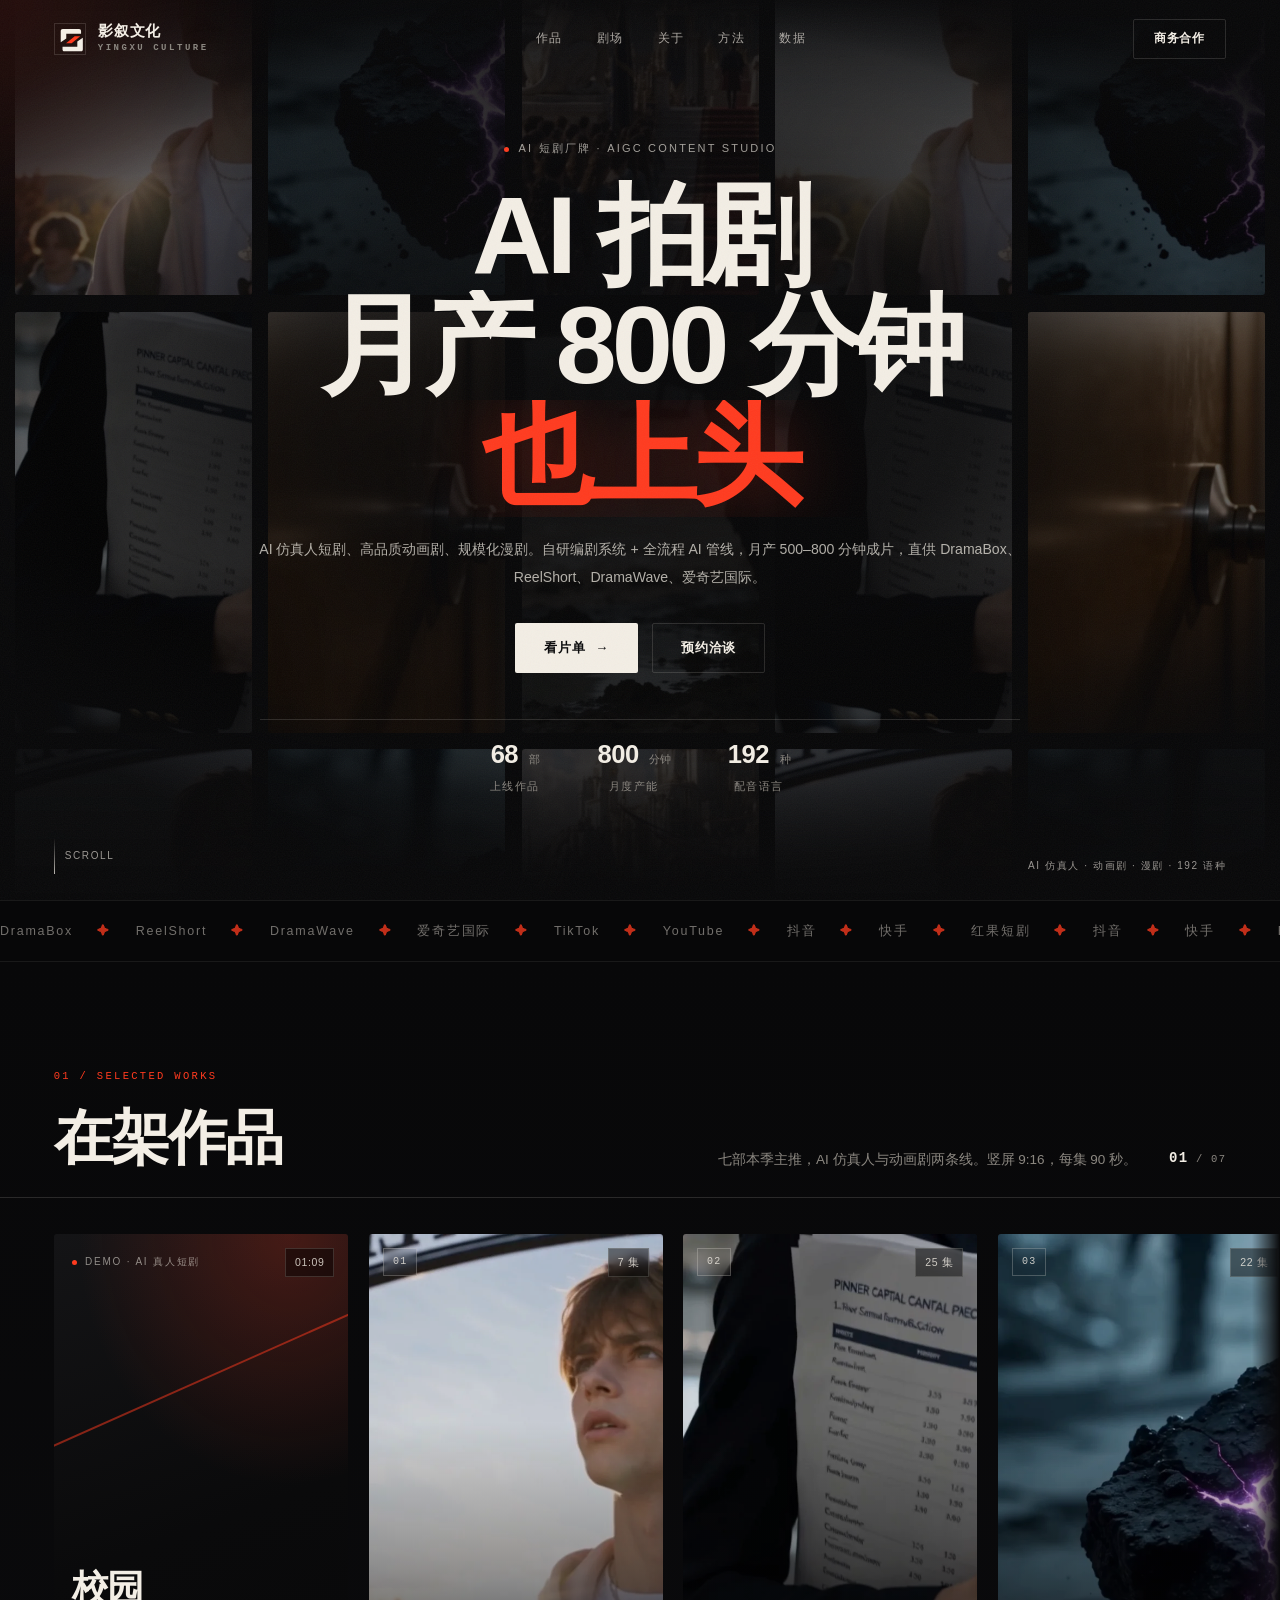
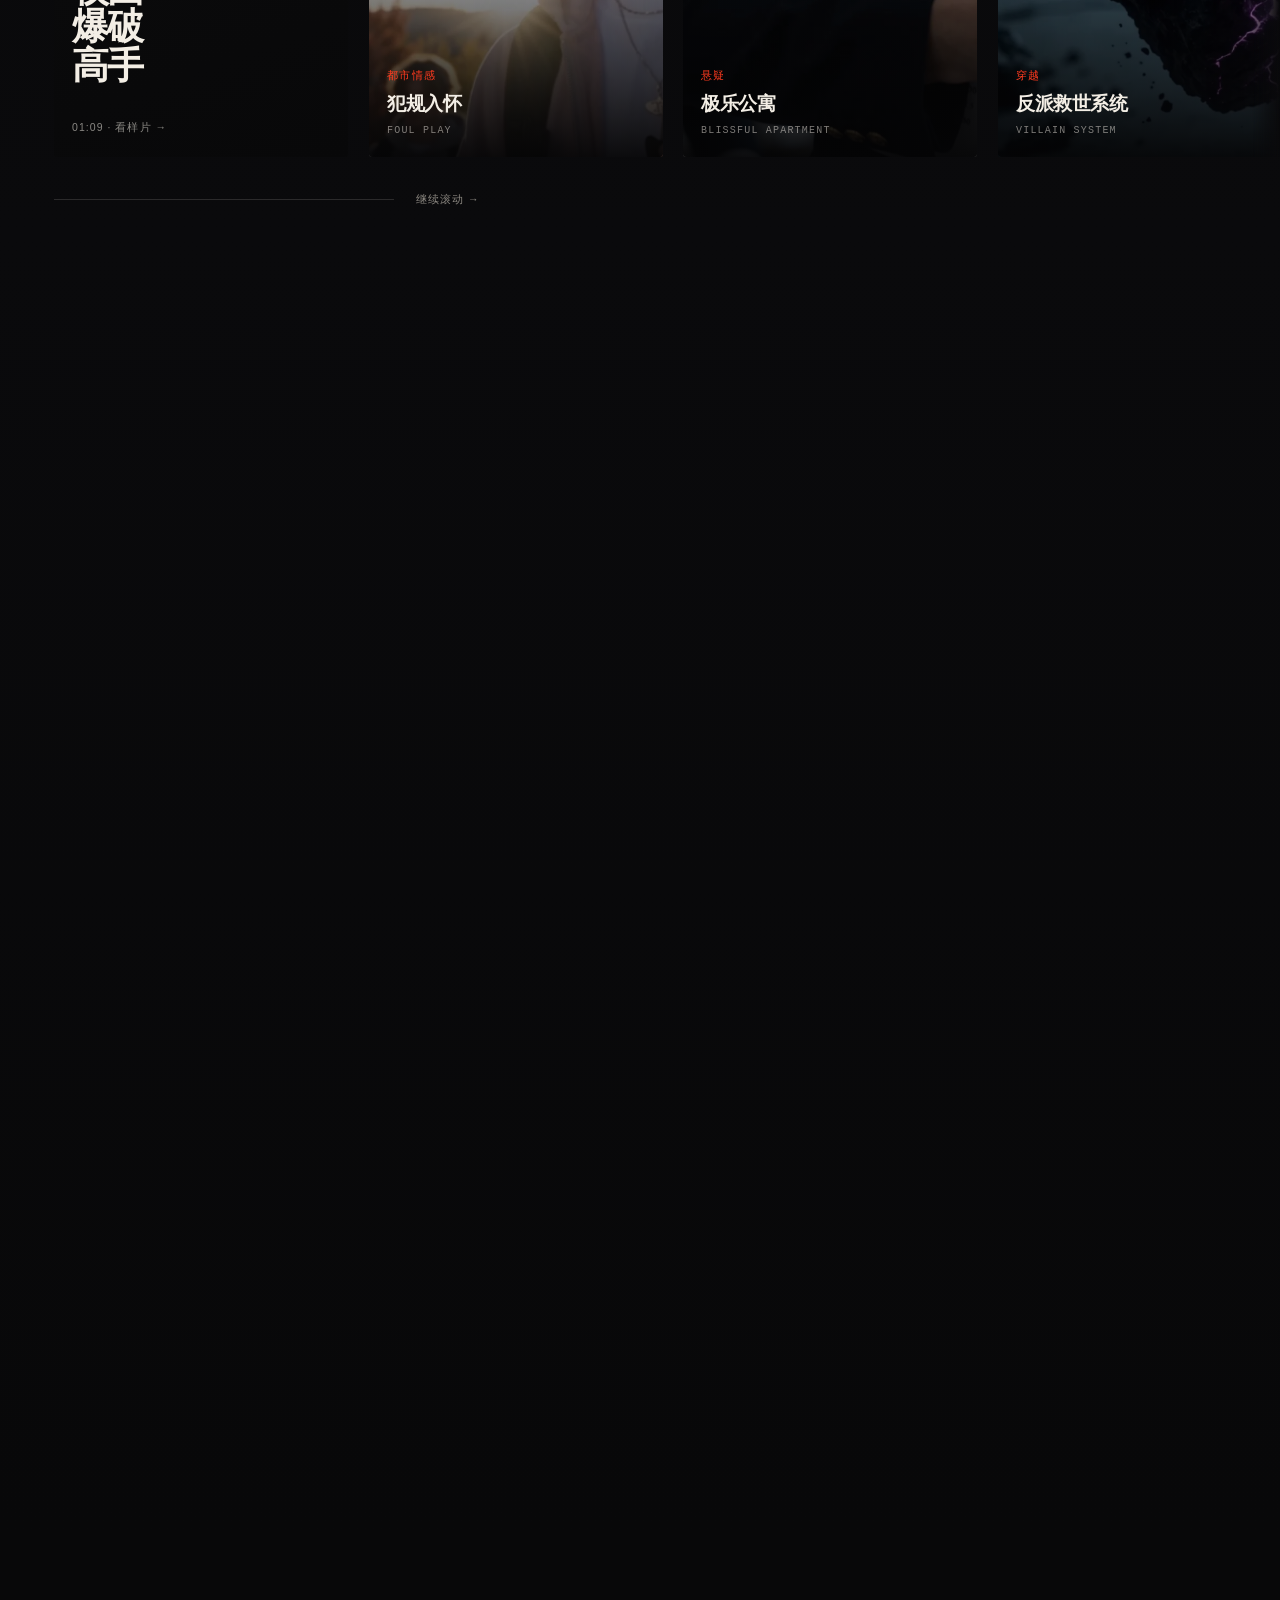
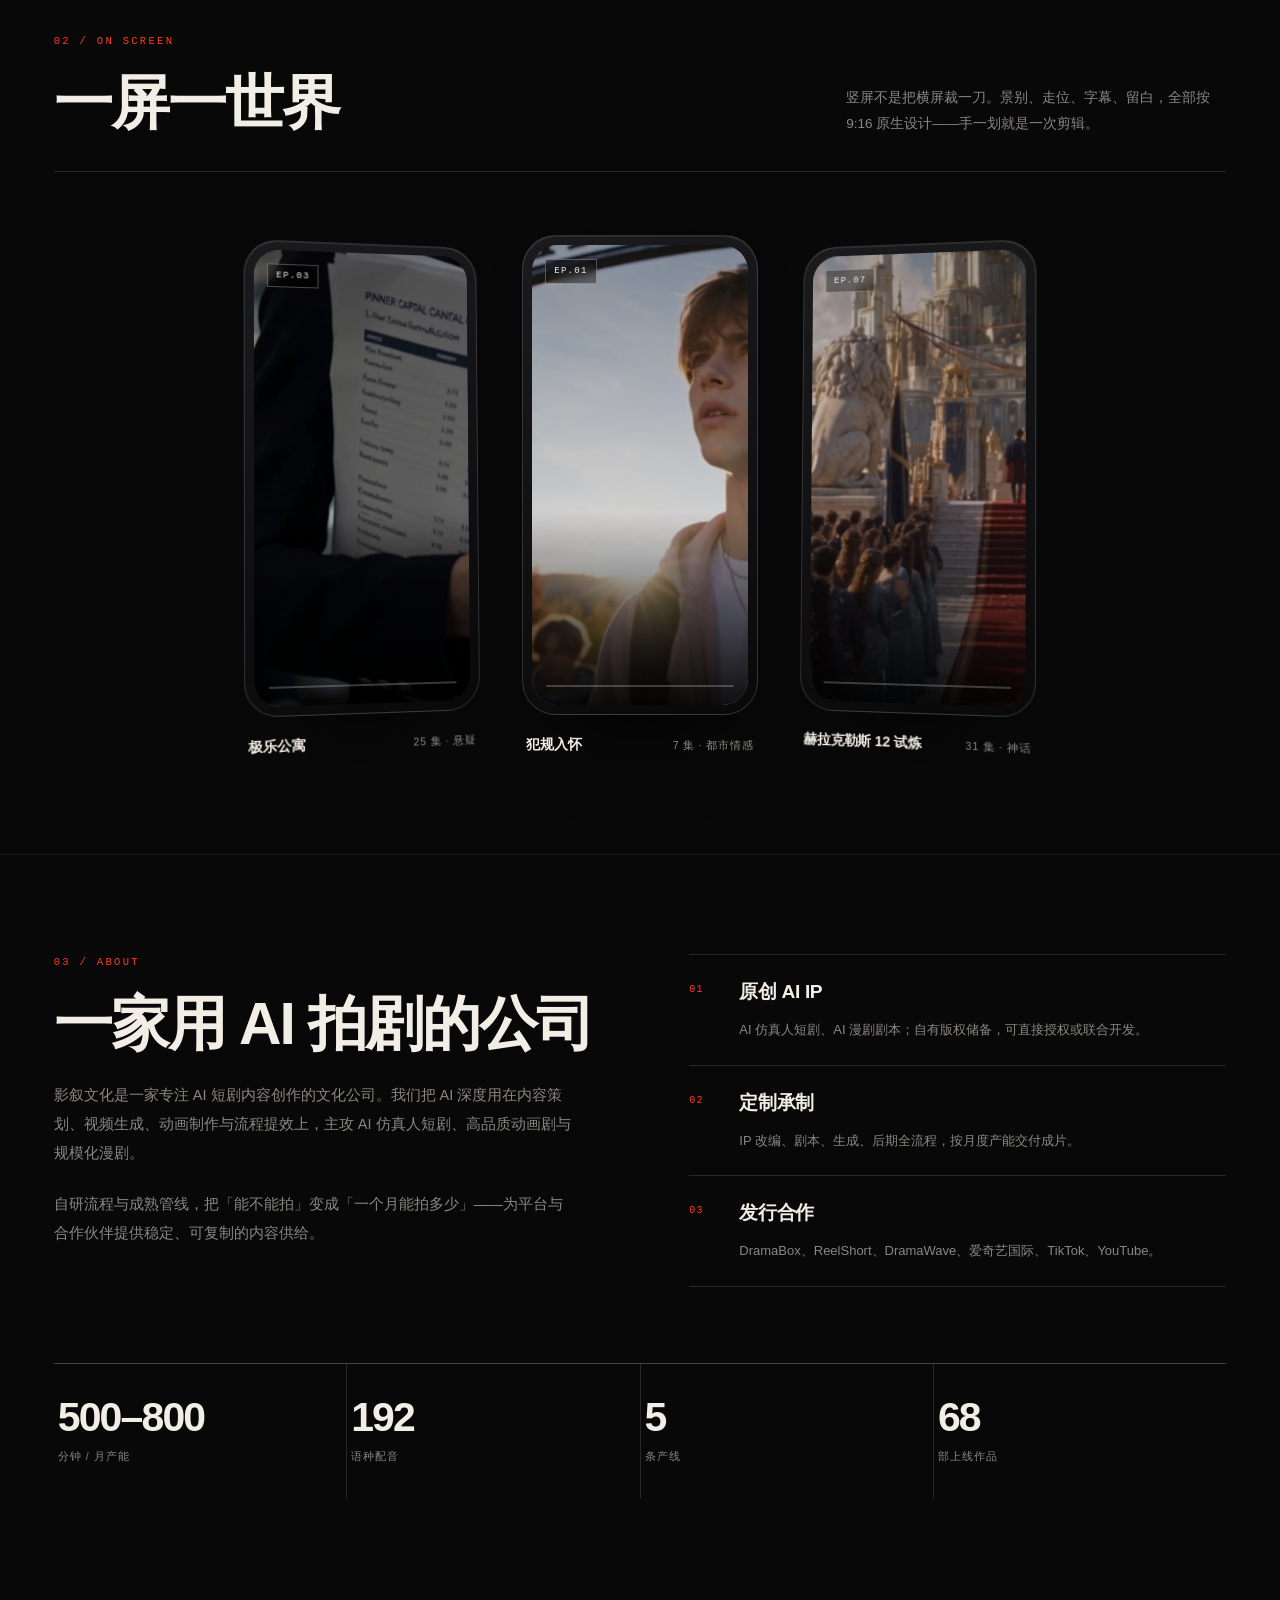
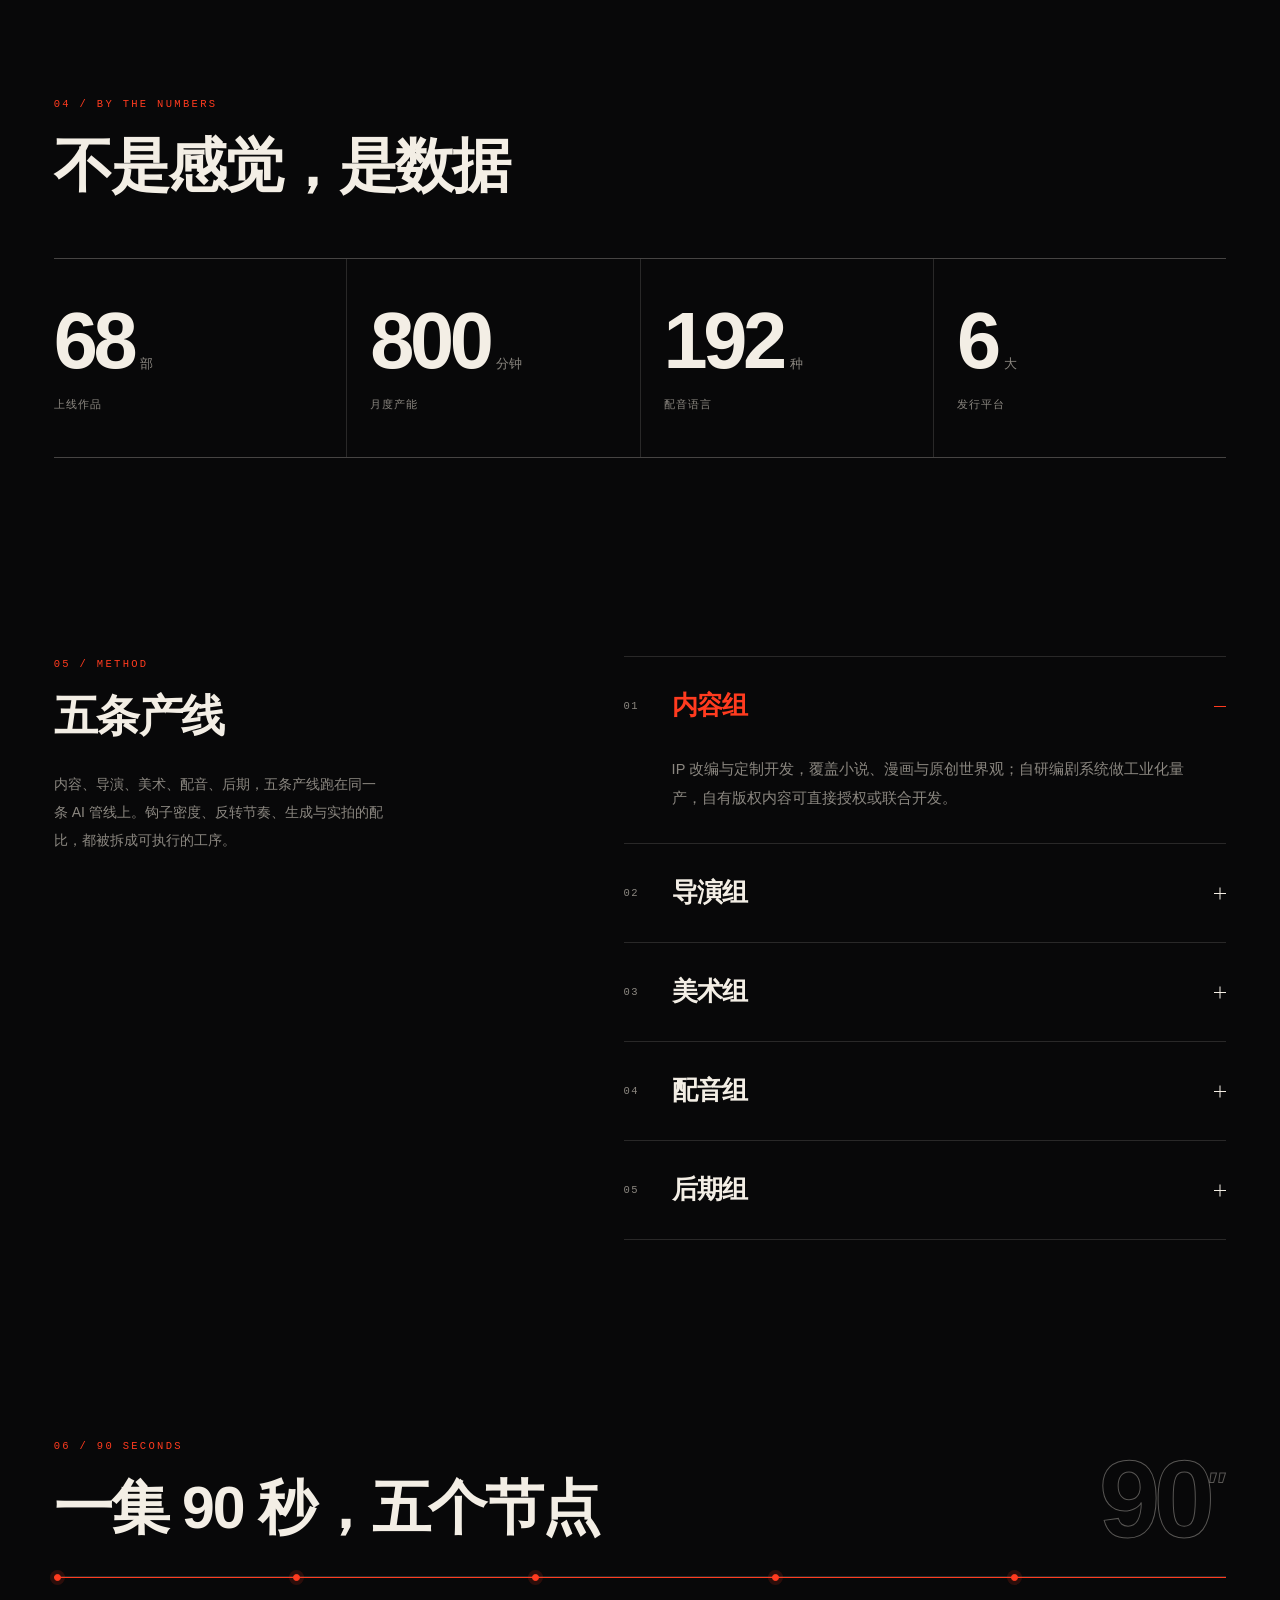
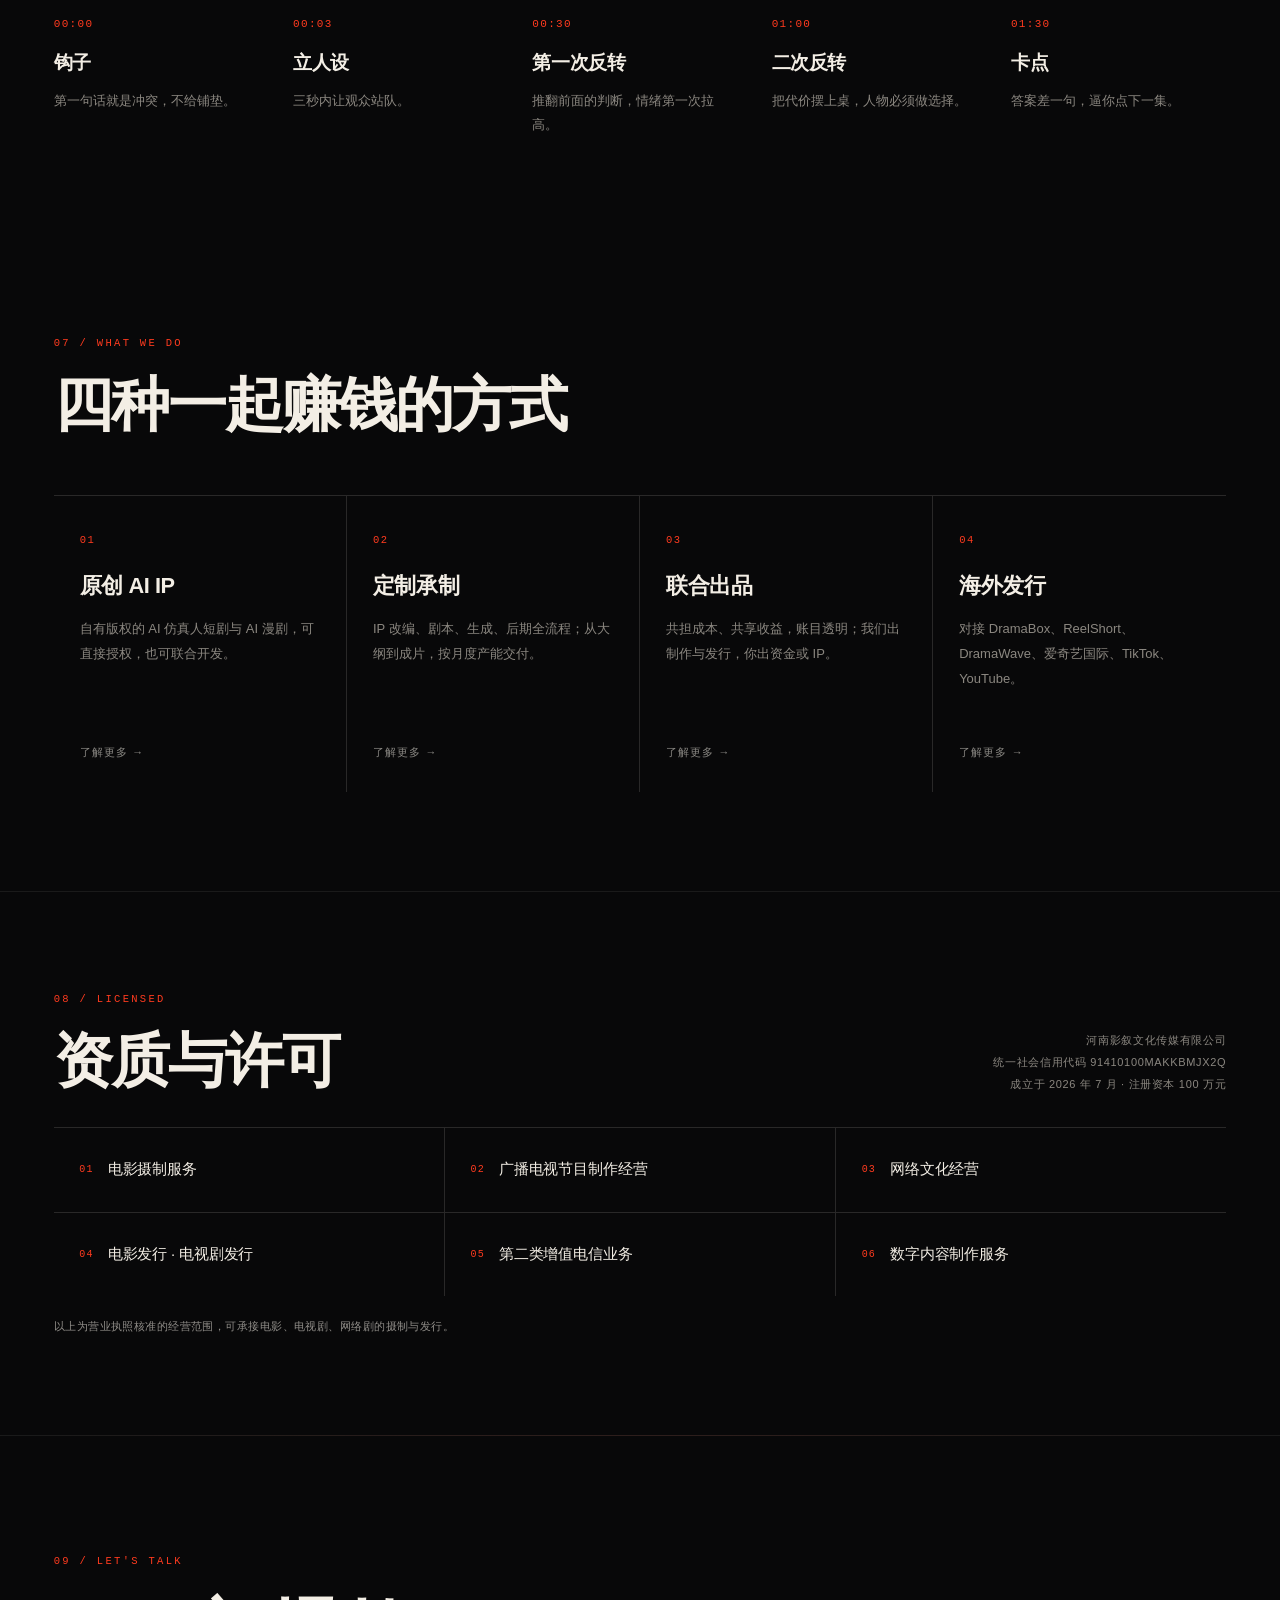
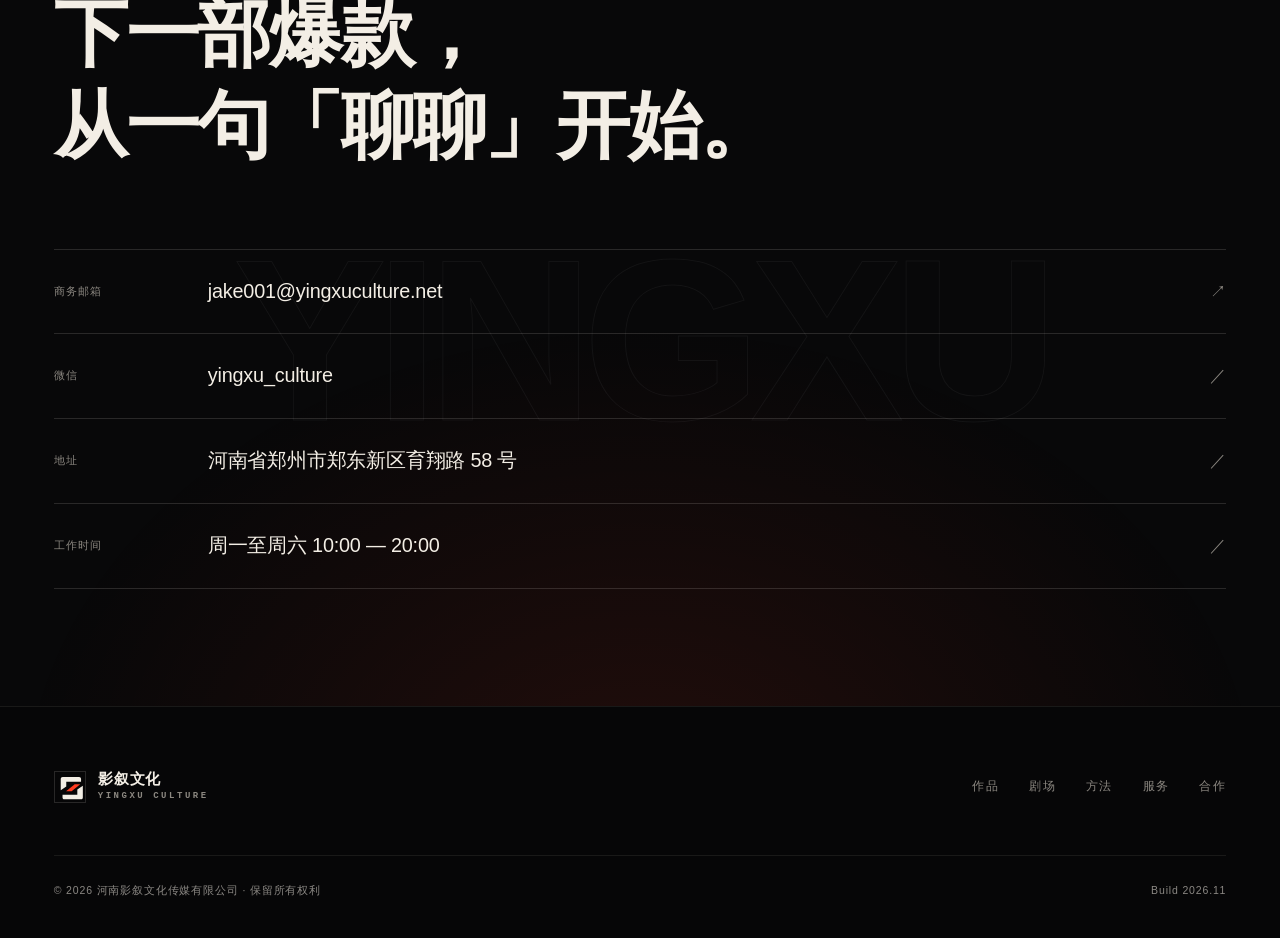
==== commit 04cd2474: "换公司 Logo（符号+完整版，深色底适配）" ====
--- a/index.html
+++ b/index.html
@@ -17,7 +17,7 @@
 <meta name="twitter:image" content="https://yingxuculture.net/assets/og-cover.jpg">
 <meta property="og:title" content="影叙文化 YINGXU CULTURE · AI 短剧厂牌">
 <meta property="og:description" content="AI 拍剧，月产 800 分钟，也上头。">
-<link rel="icon" href="data:image/svg+xml,%3Csvg xmlns='http://www.w3.org/2000/svg' viewBox='0 0 32 32'%3E%3Crect width='32' height='32' fill='%23080809'/%3E%3Ctext x='16' y='22' font-size='16' text-anchor='middle' fill='%23f3eee5'%3E影%3C/text%3E%3C/svg%3E">
+<link rel="icon" type="image/svg+xml" href="assets/logo-mark.svg">
 <link rel="stylesheet" href="assets/css/style.css">
 </head>
 <body>
@@ -53,7 +53,7 @@
 <!-- 头部 -->
 <header class="head" id="head">
   <a class="brand" href="#top" aria-label="影叙文化 首页" data-cursor="home">
-    <span class="brand__mark">影</span>
+    <span class="brand__mark"><img src="assets/logo-mark.svg" alt="" width="26" height="26"></span>
     <span class="brand__text">影叙文化<em>YINGXU CULTURE</em></span>
   </a>
   <nav class="nav" aria-label="主导航">
@@ -447,7 +447,7 @@
   <footer class="foot">
     <div class="foot__top">
       <a class="brand" href="#top">
-        <span class="brand__mark">影</span>
+        <span class="brand__mark"><img src="assets/logo-mark.svg" alt="" width="26" height="26"></span>
         <span class="brand__text">影叙文化<em>YINGXU CULTURE</em></span>
       </a>
       <nav class="foot__nav" aria-label="页脚导航">
--- a/assets/css/style.css
+++ b/assets/css/style.css
@@ -121,10 +121,12 @@
 .brand{display:inline-flex;align-items:center;gap:12px}
 .brand__mark{
   width:32px;height:32px;flex:0 0 32px;border:1px solid var(--line);
-  display:grid;place-items:center;font-size:16px;line-height:1;
-  transition:background .4s,color .4s,border-color .4s;
-}
-.brand:hover .brand__mark{background:var(--ink);color:var(--bg);border-color:var(--ink)}
+  display:grid;place-items:center;line-height:1;
+  transition:background .4s,border-color .4s,transform .4s var(--ease);
+}
+.brand__mark img{width:26px;height:26px;display:block}
+.brand:hover .brand__mark{border-color:rgba(243,238,229,.35)}
+.brand:hover .brand__mark{transform:translateY(-1px)}
 .brand__text{font-size:15px;font-weight:600;letter-spacing:.06em;line-height:1.1}
 .brand__text em{
   display:block;font-family:var(--mono);font-style:normal;font-size:8.5px;
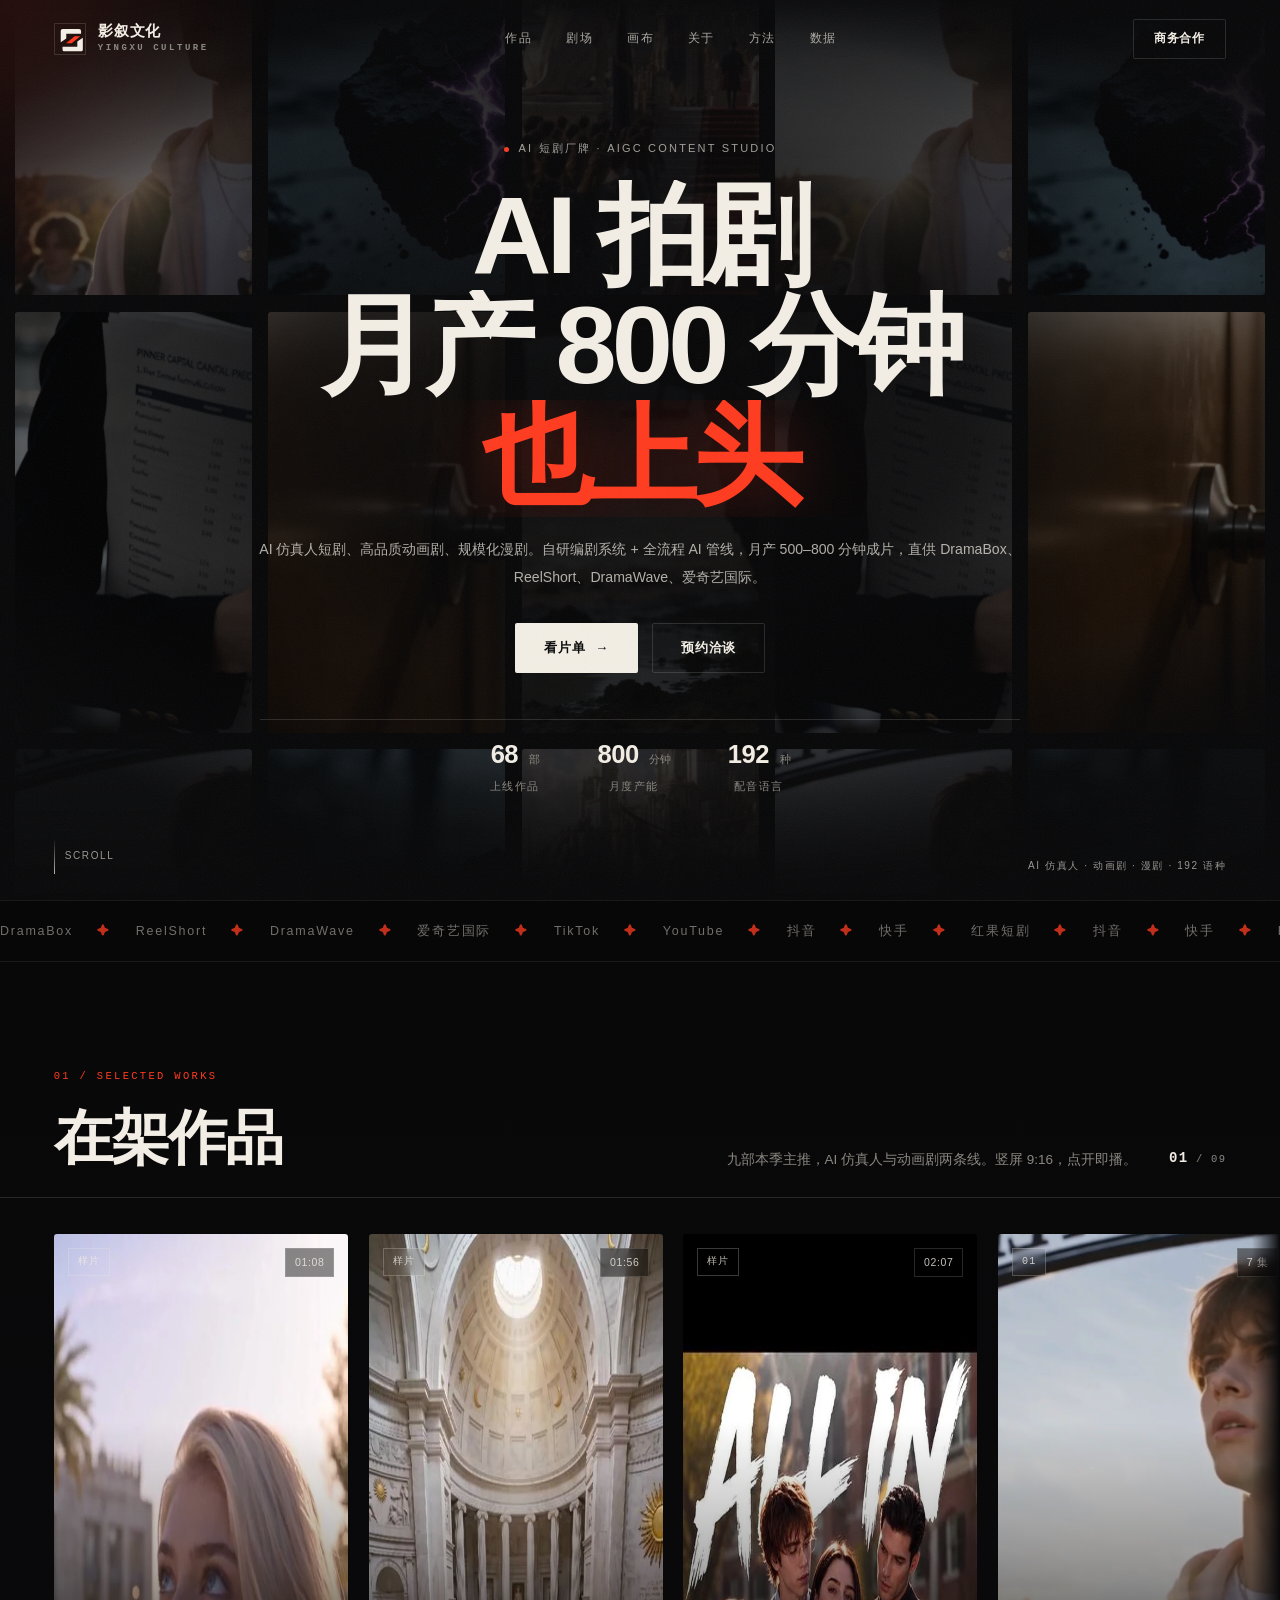
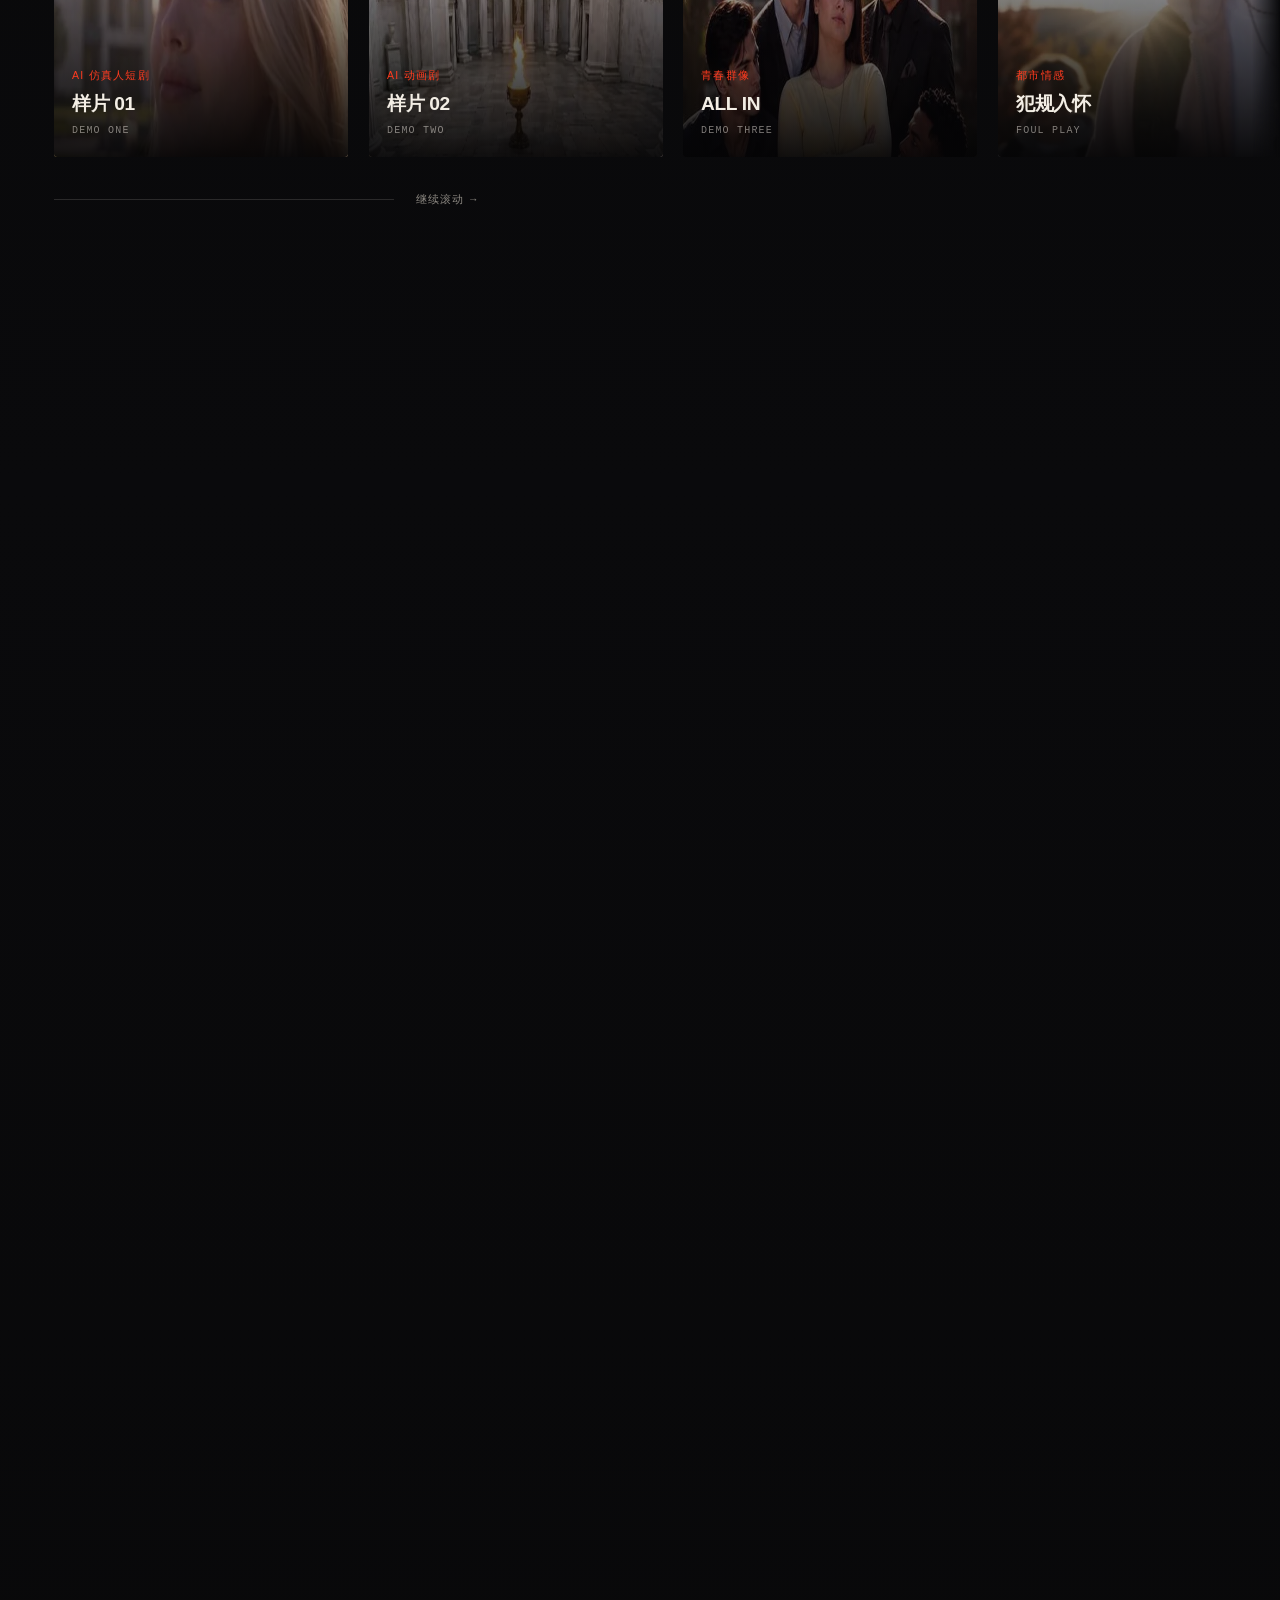
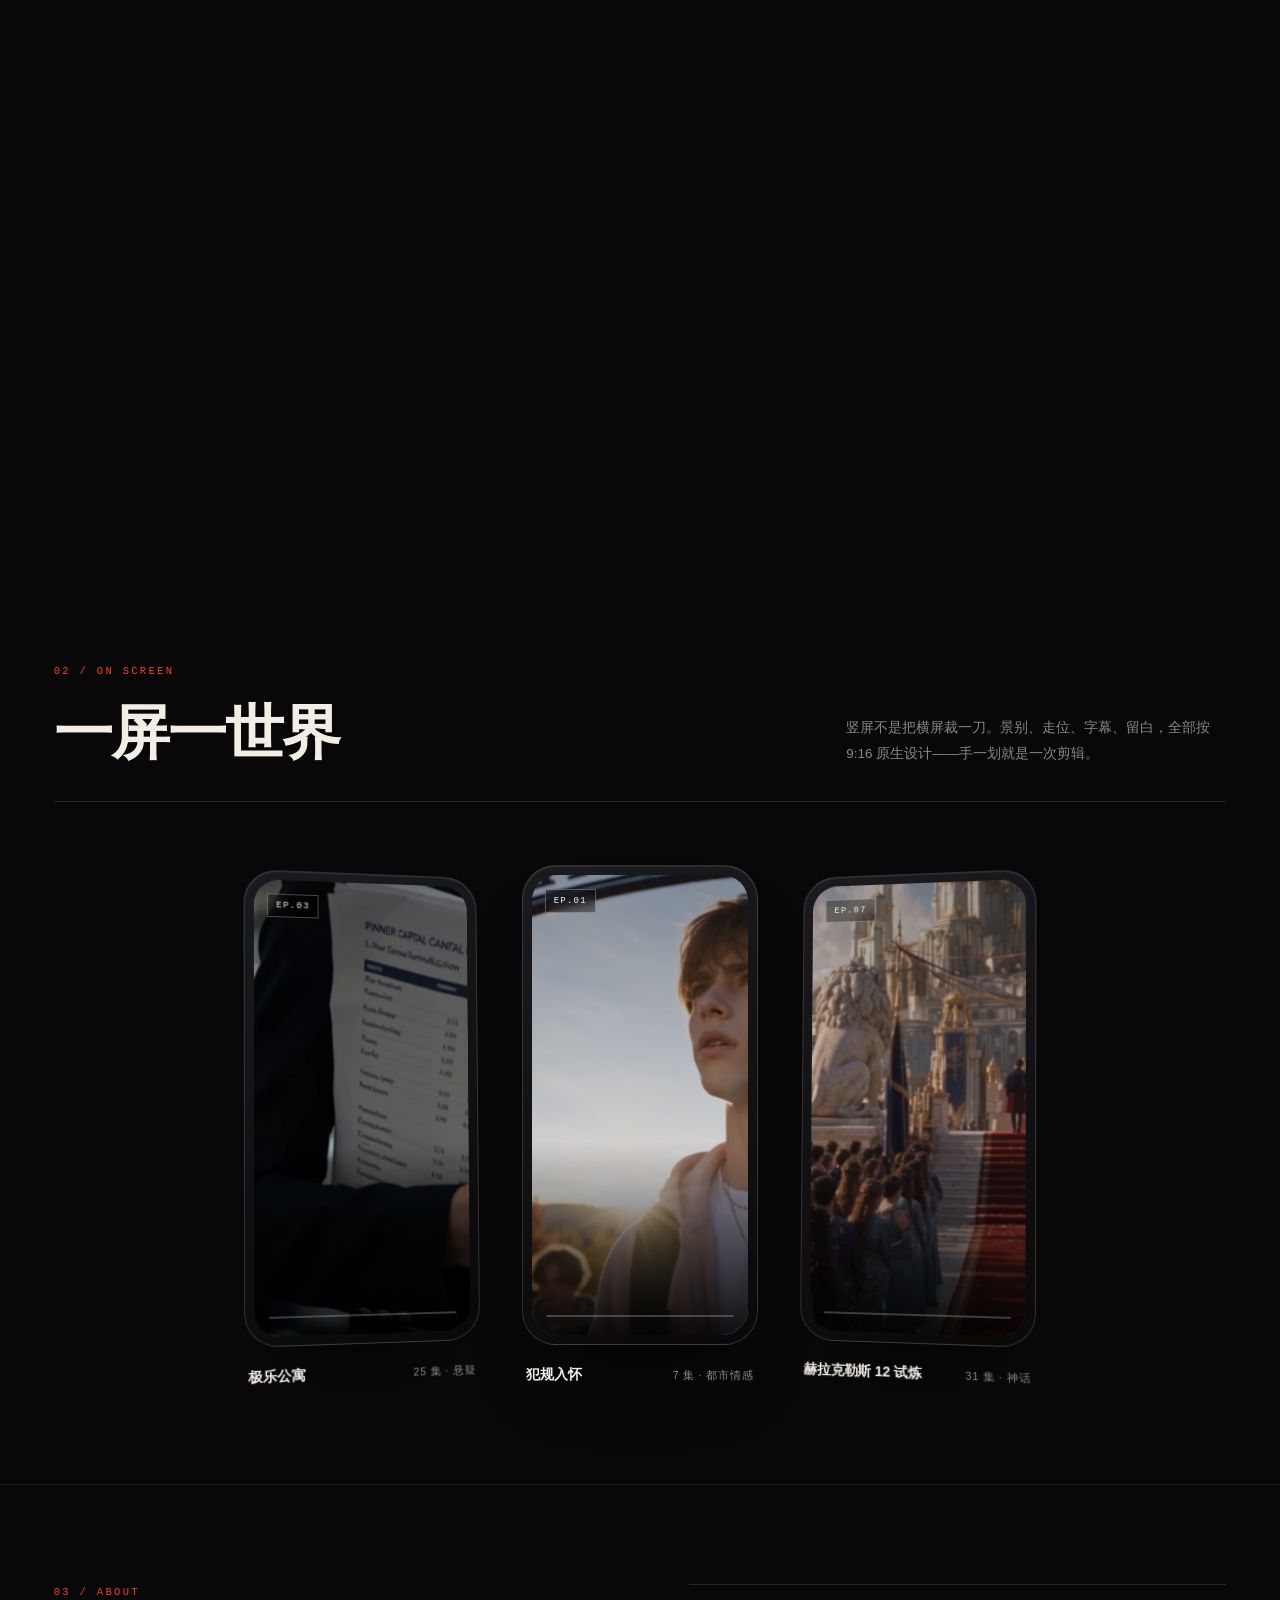
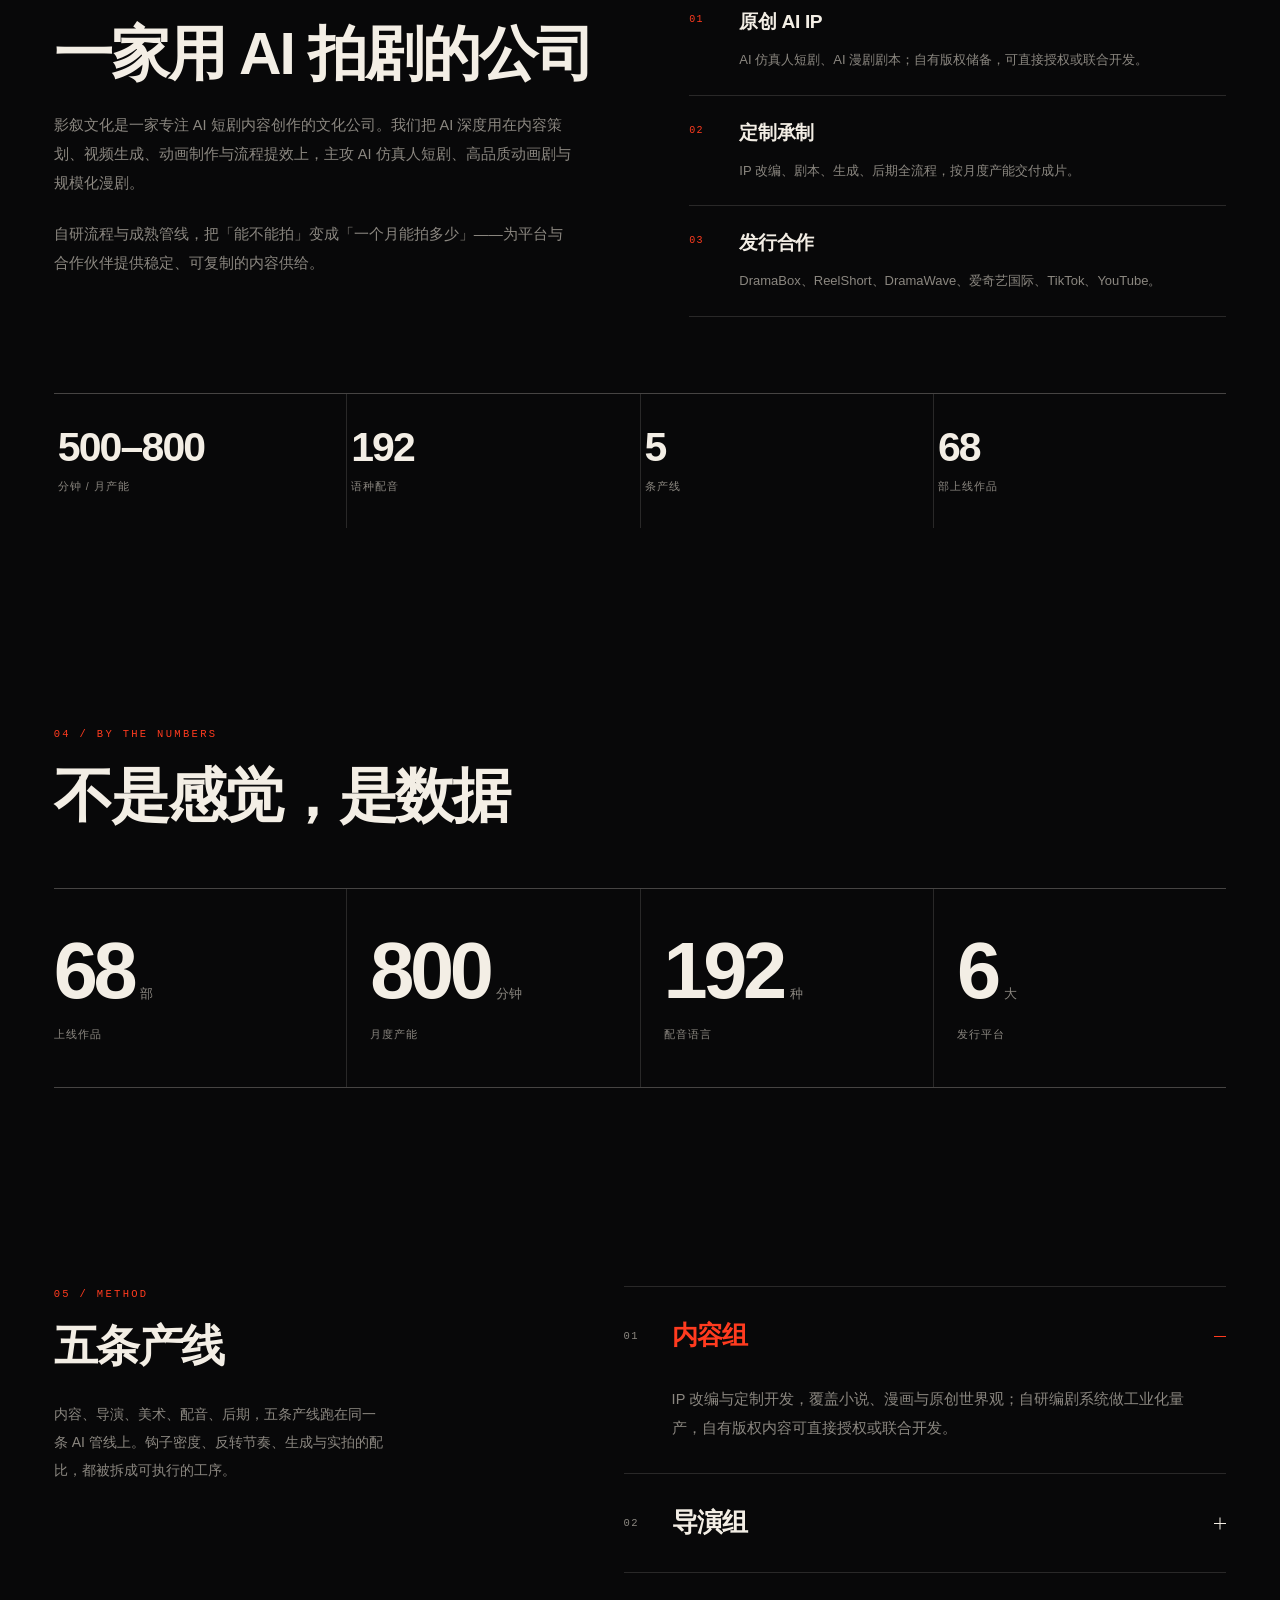
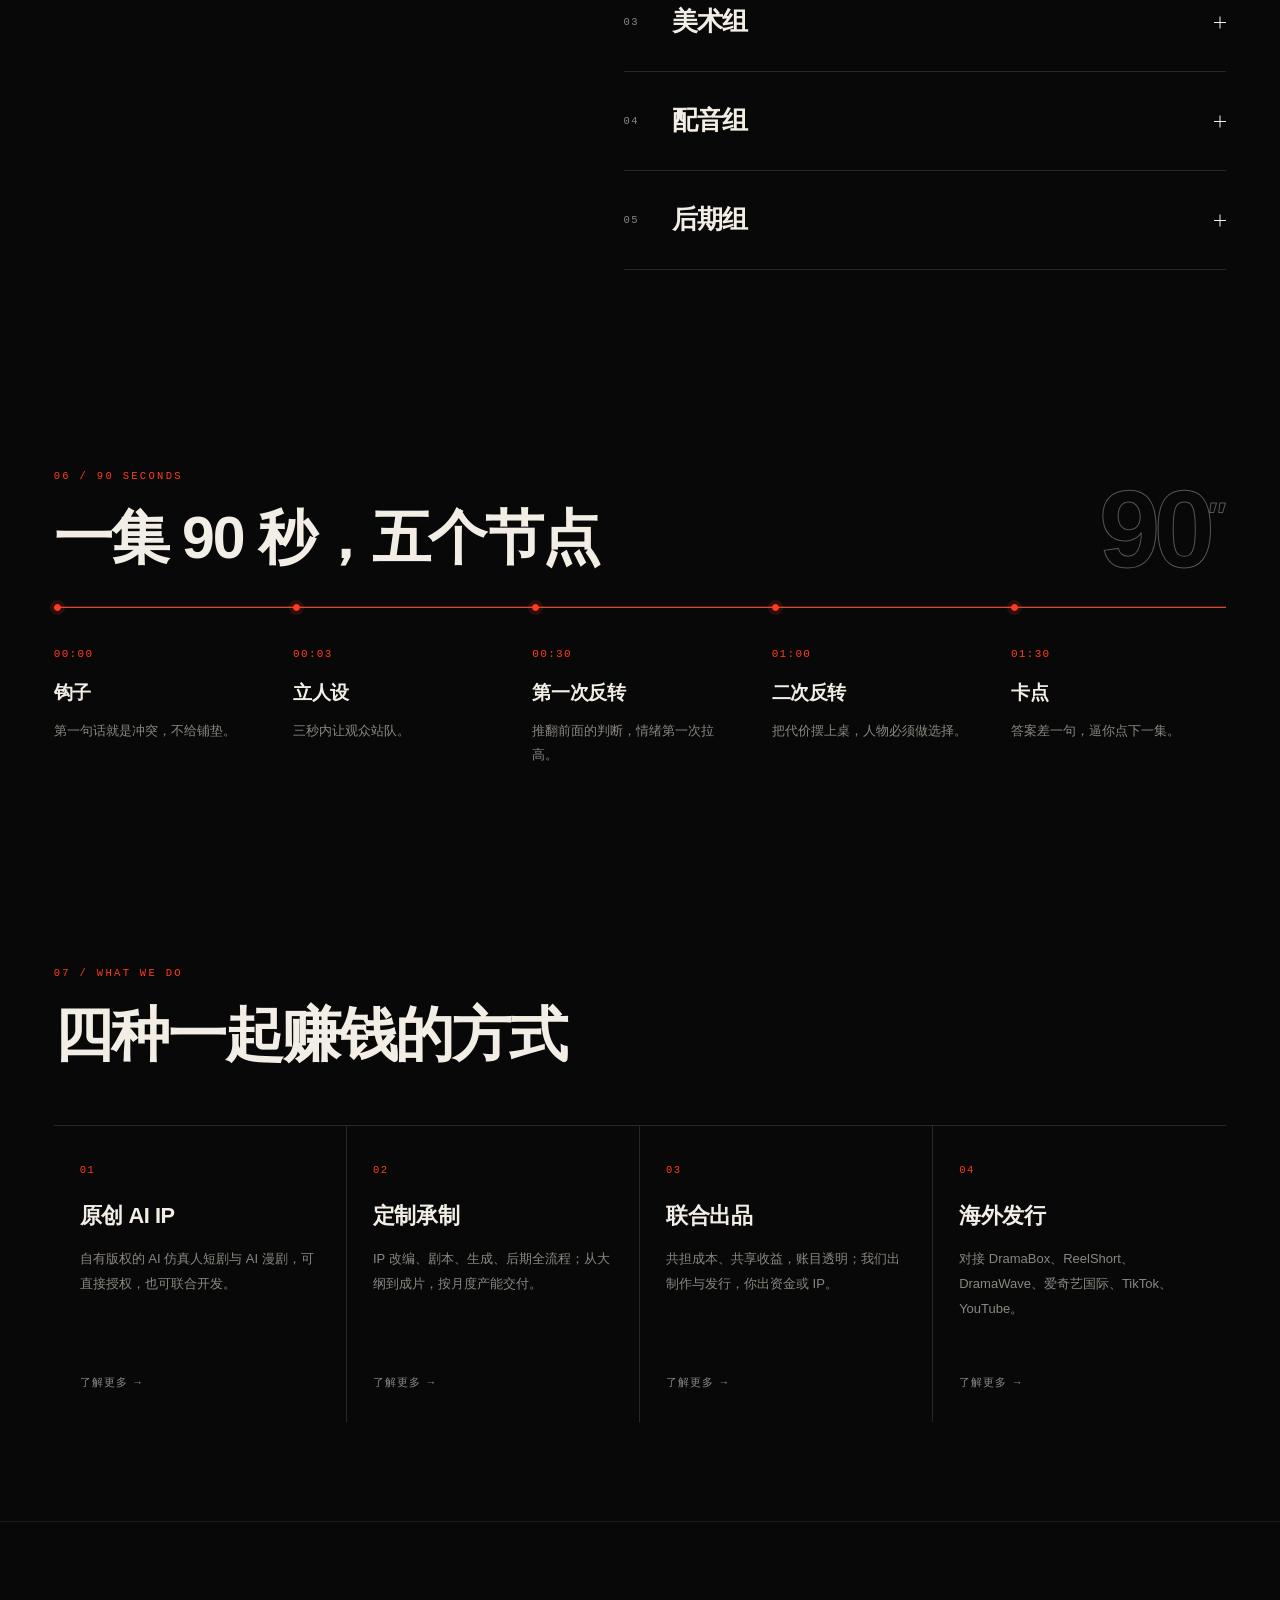
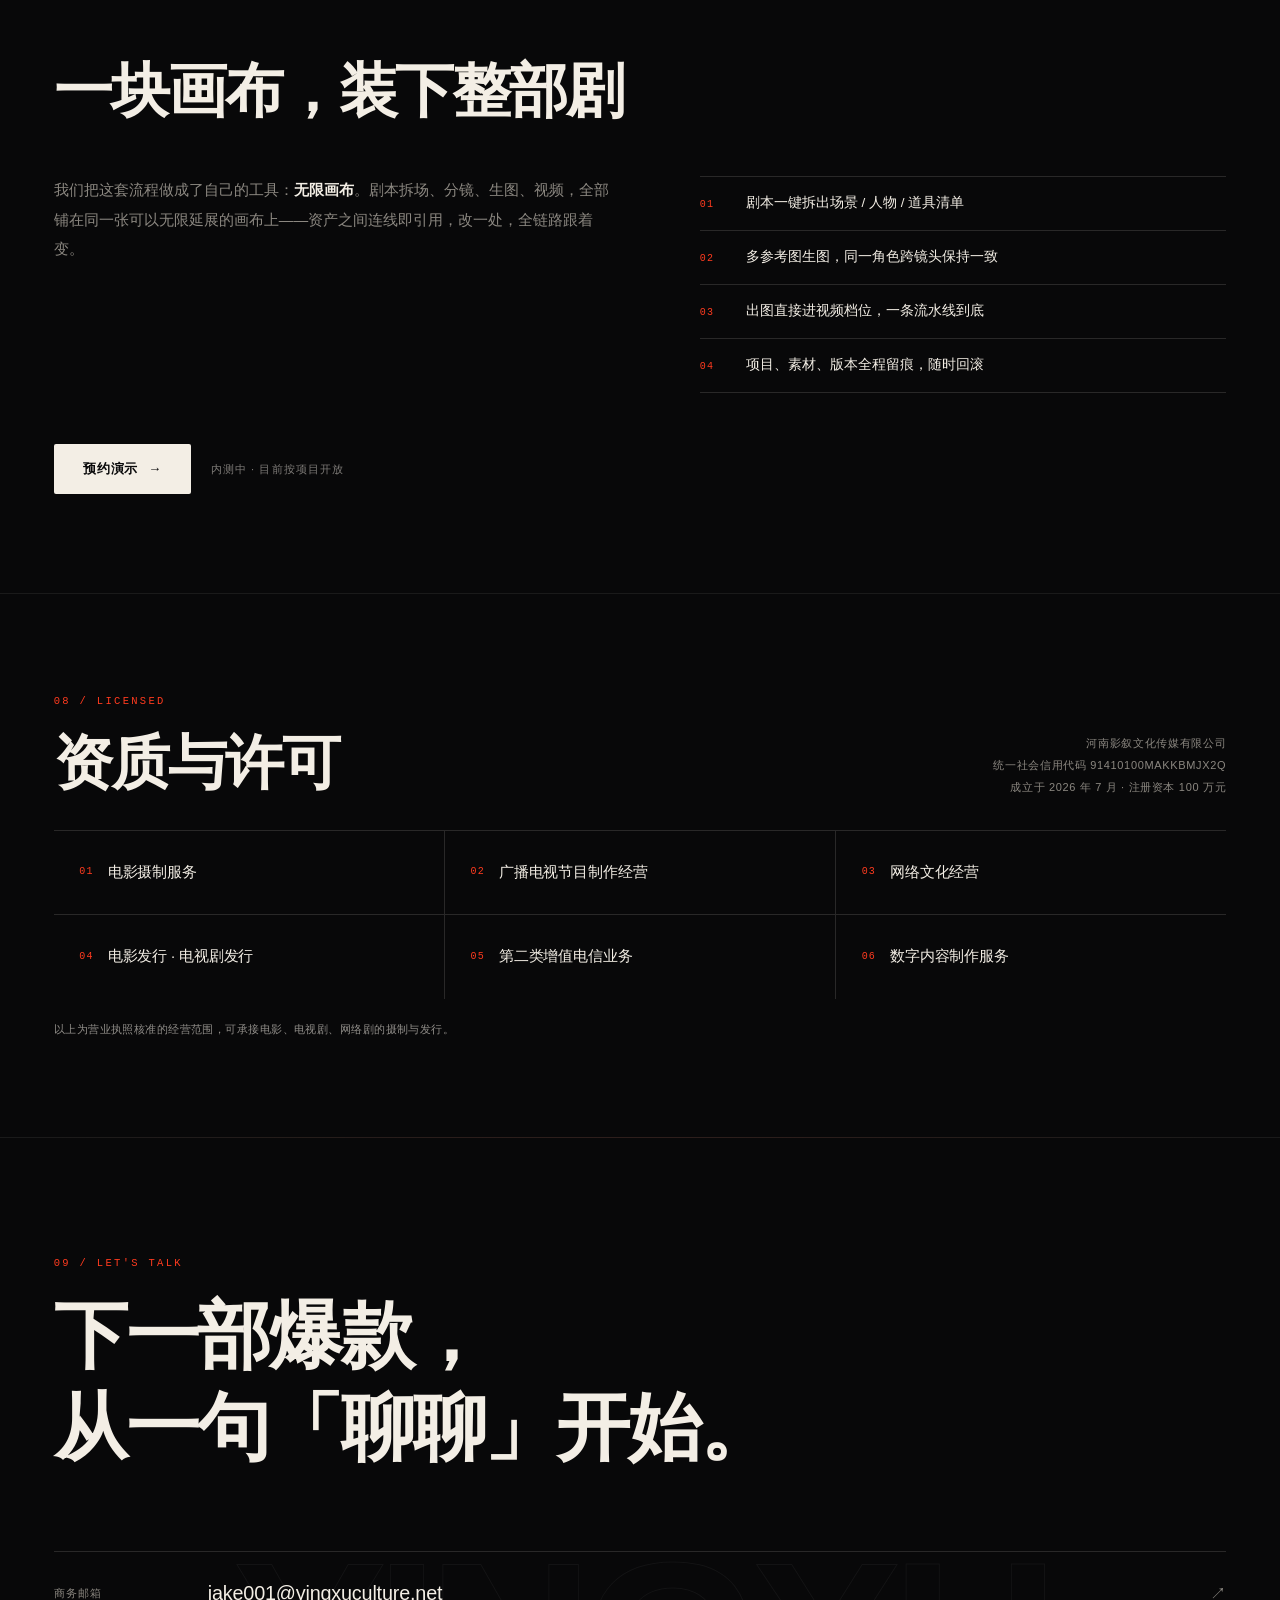
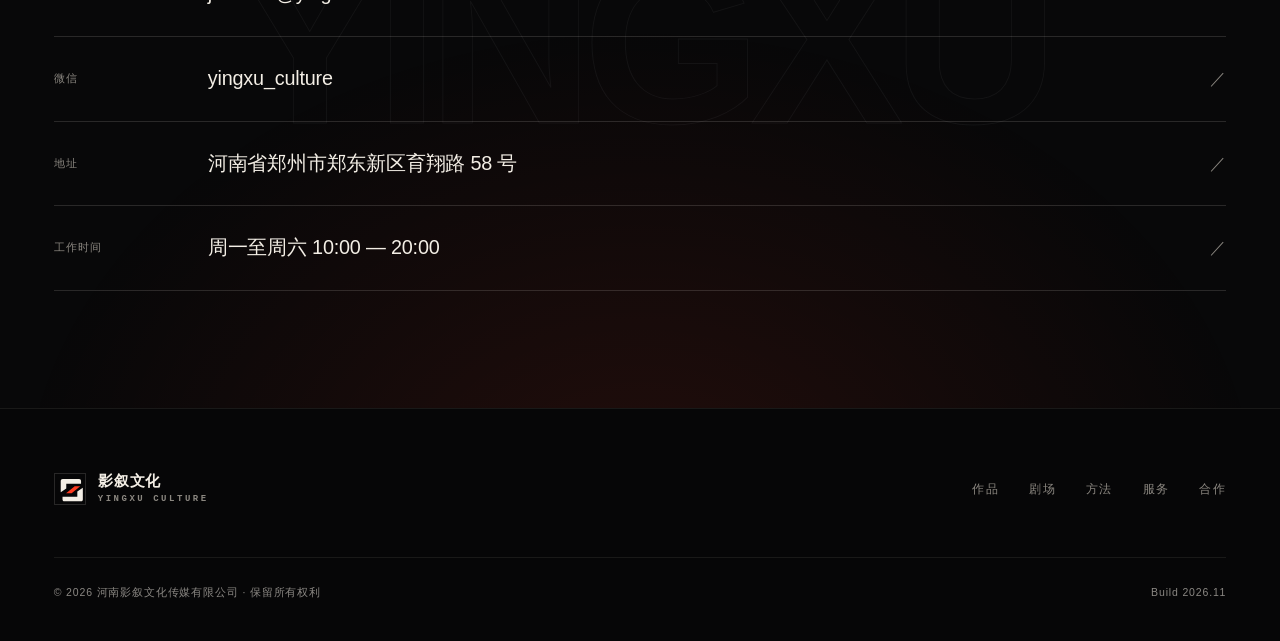
==== commit 57d3d68c: "作品墙换成文档三支样片（真视频+海报），新增无限画布介绍" ====
--- a/index.html
+++ b/index.html
@@ -59,6 +59,7 @@
   <nav class="nav" aria-label="主导航">
     <a href="#works">作品</a>
     <a href="#screens">剧场</a>
+    <a href="#canvas">画布</a>
     <a href="#about">关于</a>
     <a href="#method">方法</a>
     <a href="#numbers">数据</a>
@@ -119,21 +120,33 @@
           <h2 class="h2" data-split>在架作品</h2>
         </div>
         <div class="pin__meta">
-          <p>七部本季主推，AI 仿真人与动画剧两条线。竖屏 9:16，每集 90 秒。</p>
-          <span class="pin__count"><b id="pinIdx">01</b> / 07</span>
+          <p>九部本季主推，AI 仿真人与动画剧两条线。竖屏 9:16，点开即播。</p>
+          <span class="pin__count"><b id="pinIdx">01</b> / 09</span>
         </div>
       </div>
 
       <div class="pin__viewport">
         <div class="pin__track" id="pinTrack">
-          <article class="card card--demo" data-tilt data-cursor="play" role="button" tabindex="0" data-href="https://icn2kjc0q24w.feishu.cn/docx/H2u5dVe67ovBtaxcWouc4qgHnVb" data-title="校园爆破高手" data-genre="AI 真人短剧" data-meta="DEMO · 01:09">
-            <div class="card__cover">
-              <span class="cover__k">DEMO · AI 真人短剧</span>
-              <strong>校园<br>爆破<br>高手</strong>
-              <span class="cover__t">01:09 · 看样片 →</span>
-            </div>
-            <span class="card__eps">01:09</span>
-            <span class="card__play">▶ 看样片</span>
+          <article class="card" data-tilt data-cursor="play" role="button" tabindex="0" data-video="assets/video/d1.mp4" data-title="样片 01" data-genre="AI 仿真人短剧" data-meta="DEMO · 01:08">
+            <img src="assets/posters/d1.webp" alt="AI 仿真人短剧：样片 01" width="540" height="960" loading="lazy" decoding="async">
+            <span class="card__rank">样片</span>
+            <span class="card__eps">01:08</span>
+            <div class="card__body"><span class="card__genre">AI 仿真人短剧</span><h3>样片 01</h3><p>DEMO ONE</p></div>
+            <span class="card__play">▶ 播放</span>
+          </article>
+          <article class="card" data-tilt data-cursor="play" role="button" tabindex="0" data-video="assets/video/d2.mp4" data-title="样片 02" data-genre="AI 动画剧" data-meta="DEMO · 01:56">
+            <img src="assets/posters/d2.webp" alt="AI 动画剧：样片 02" width="540" height="960" loading="lazy" decoding="async">
+            <span class="card__rank">样片</span>
+            <span class="card__eps">01:56</span>
+            <div class="card__body"><span class="card__genre">AI 动画剧</span><h3>样片 02</h3><p>DEMO TWO</p></div>
+            <span class="card__play">▶ 播放</span>
+          </article>
+          <article class="card" data-tilt data-cursor="play" role="button" tabindex="0" data-video="assets/video/d3.mp4" data-title="ALL IN" data-genre="青春群像" data-meta="DEMO · 02:07">
+            <img src="assets/posters/d3.webp" alt="青春群像：ALL IN" width="540" height="960" loading="lazy" decoding="async">
+            <span class="card__rank">样片</span>
+            <span class="card__eps">02:07</span>
+            <div class="card__body"><span class="card__genre">青春群像</span><h3>ALL IN</h3><p>DEMO THREE</p></div>
+            <span class="card__play">▶ 播放</span>
           </article>
 
           <article class="card" data-tilt data-cursor="play" role="button" tabindex="0" data-video="assets/video/v1.mp4" data-title="犯规入怀" data-genre="都市情感" data-meta="7 集 · 每集 90 秒">
@@ -396,6 +409,29 @@
     </div>
   </section>
 
+  <!-- ========== 无限画布 ========== -->
+  <section class="section canvaspro" id="canvas">
+    <div class="canvaspro__head">
+      <p class="label" data-reveal>PRODUCT / 无限画布</p>
+      <h2 class="h2" data-split>一块画布，装下整部剧</h2>
+    </div>
+    <div class="canvaspro__grid">
+      <p class="canvaspro__lead" data-reveal>
+        我们把这套流程做成了自己的工具：<b>无限画布</b>。剧本拆场、分镜、生图、视频，全部铺在同一张可以无限延展的画布上——资产之间连线即引用，改一处，全链路跟着变。
+      </p>
+      <ul class="canvaspro__list">
+        <li data-reveal><span>01</span>剧本一键拆出场景 / 人物 / 道具清单</li>
+        <li data-reveal style="--d:.05s"><span>02</span>多参考图生图，同一角色跨镜头保持一致</li>
+        <li data-reveal style="--d:.1s"><span>03</span>出图直接进视频档位，一条流水线到底</li>
+        <li data-reveal style="--d:.15s"><span>04</span>项目、素材、版本全程留痕，随时回滚</li>
+      </ul>
+    </div>
+    <div class="canvaspro__cta">
+      <a class="btn btn--solid mag" href="mailto:jake001@yingxuculture.net?subject=无限画布%20演示预约"><span>预约演示</span><span class="btn__arrow">→</span></a>
+      <span class="canvaspro__note">内测中 · 目前按项目开放</span>
+    </div>
+  </section>
+
   <!-- ========== 资质 ========== -->
   <section class="section license" id="license">
     <div class="license__head">
--- a/assets/css/style.css
+++ b/assets/css/style.css
@@ -951,3 +951,32 @@
   .hero{padding-top:132px}
   .brand__text em{display:none}
 }
+
+/* 减动效：钉住被关闭时，走廊改为可横滑 */
+@media (prefers-reduced-motion: reduce){
+  .pin__sticky{position:static;height:auto}
+  .pin{height:auto}
+  .pin__track{width:auto;overflow-x:auto;display:flex;gap:20px;padding-bottom:8px}
+  .pin__track::-webkit-scrollbar{height:4px}
+  .pin__track::-webkit-scrollbar-thumb{background:rgba(243,238,229,.2)}
+}
+
+/* =========================================================
+   无限画布（小介绍）
+   ========================================================= */
+.canvaspro{border-top:1px solid var(--line-soft)}
+.canvaspro__grid{
+  display:grid;grid-template-columns:1.05fr .95fr;gap:clamp(32px,5vw,90px);
+  align-items:start;margin-top:clamp(28px,4vw,52px);
+}
+.canvaspro__lead{margin:0;max-width:560px;font-size:clamp(14px,1.15vw,17px);line-height:2;color:var(--muted)}
+.canvaspro__lead b{color:var(--ink);font-weight:700}
+.canvaspro__list{list-style:none;margin:0;padding:0;border-top:1px solid var(--line)}
+.canvaspro__list li{
+  display:grid;grid-template-columns:34px 1fr;align-items:baseline;gap:12px;
+  padding:15px 0;border-bottom:1px solid var(--line);font-size:13.5px;line-height:1.7;color:var(--ink);
+}
+.canvaspro__list span{font-family:var(--label);font-size:10px;letter-spacing:.12em;color:var(--accent)}
+.canvaspro__cta{display:flex;align-items:center;gap:20px;flex-wrap:wrap;margin-top:clamp(32px,4vw,52px)}
+.canvaspro__note{font-family:var(--caption);font-size:11px;letter-spacing:.1em;color:rgba(243,238,229,.5)}
+@media (max-width:900px){ .canvaspro__grid{grid-template-columns:1fr;gap:28px} }
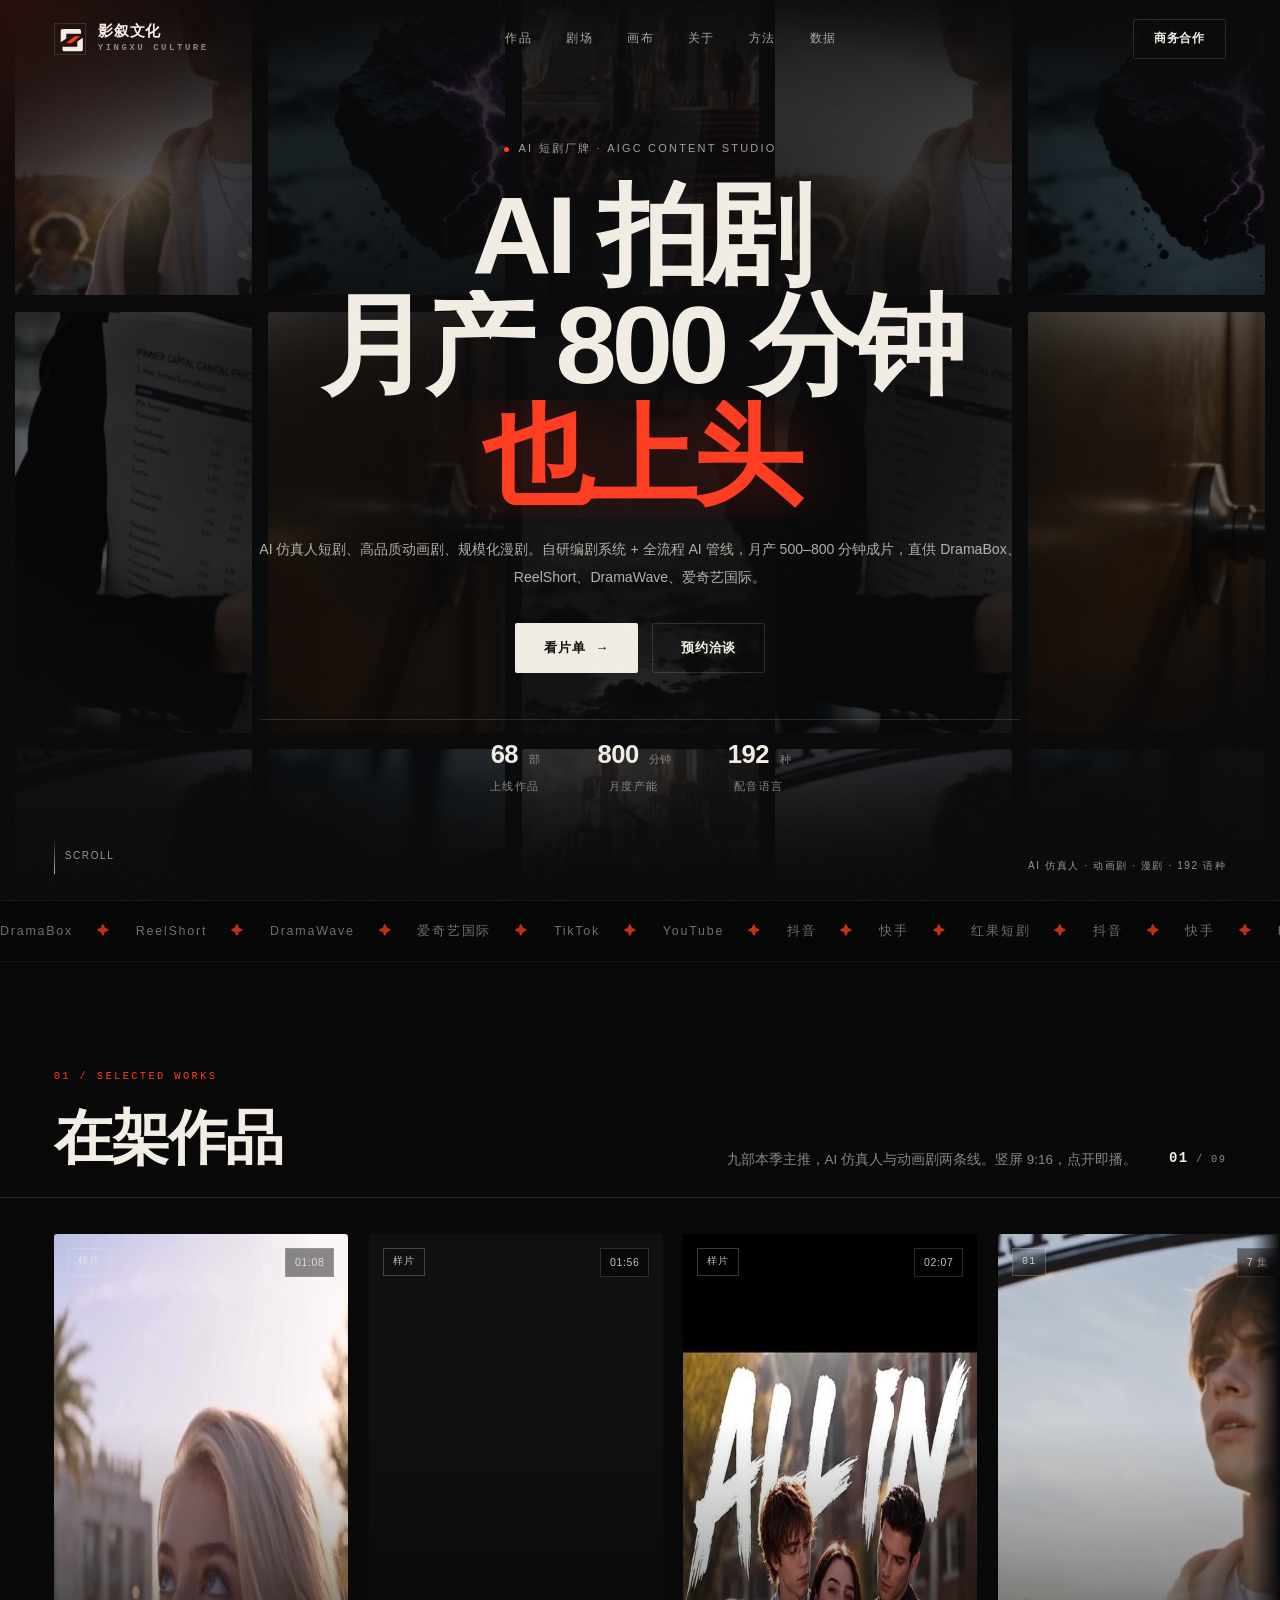
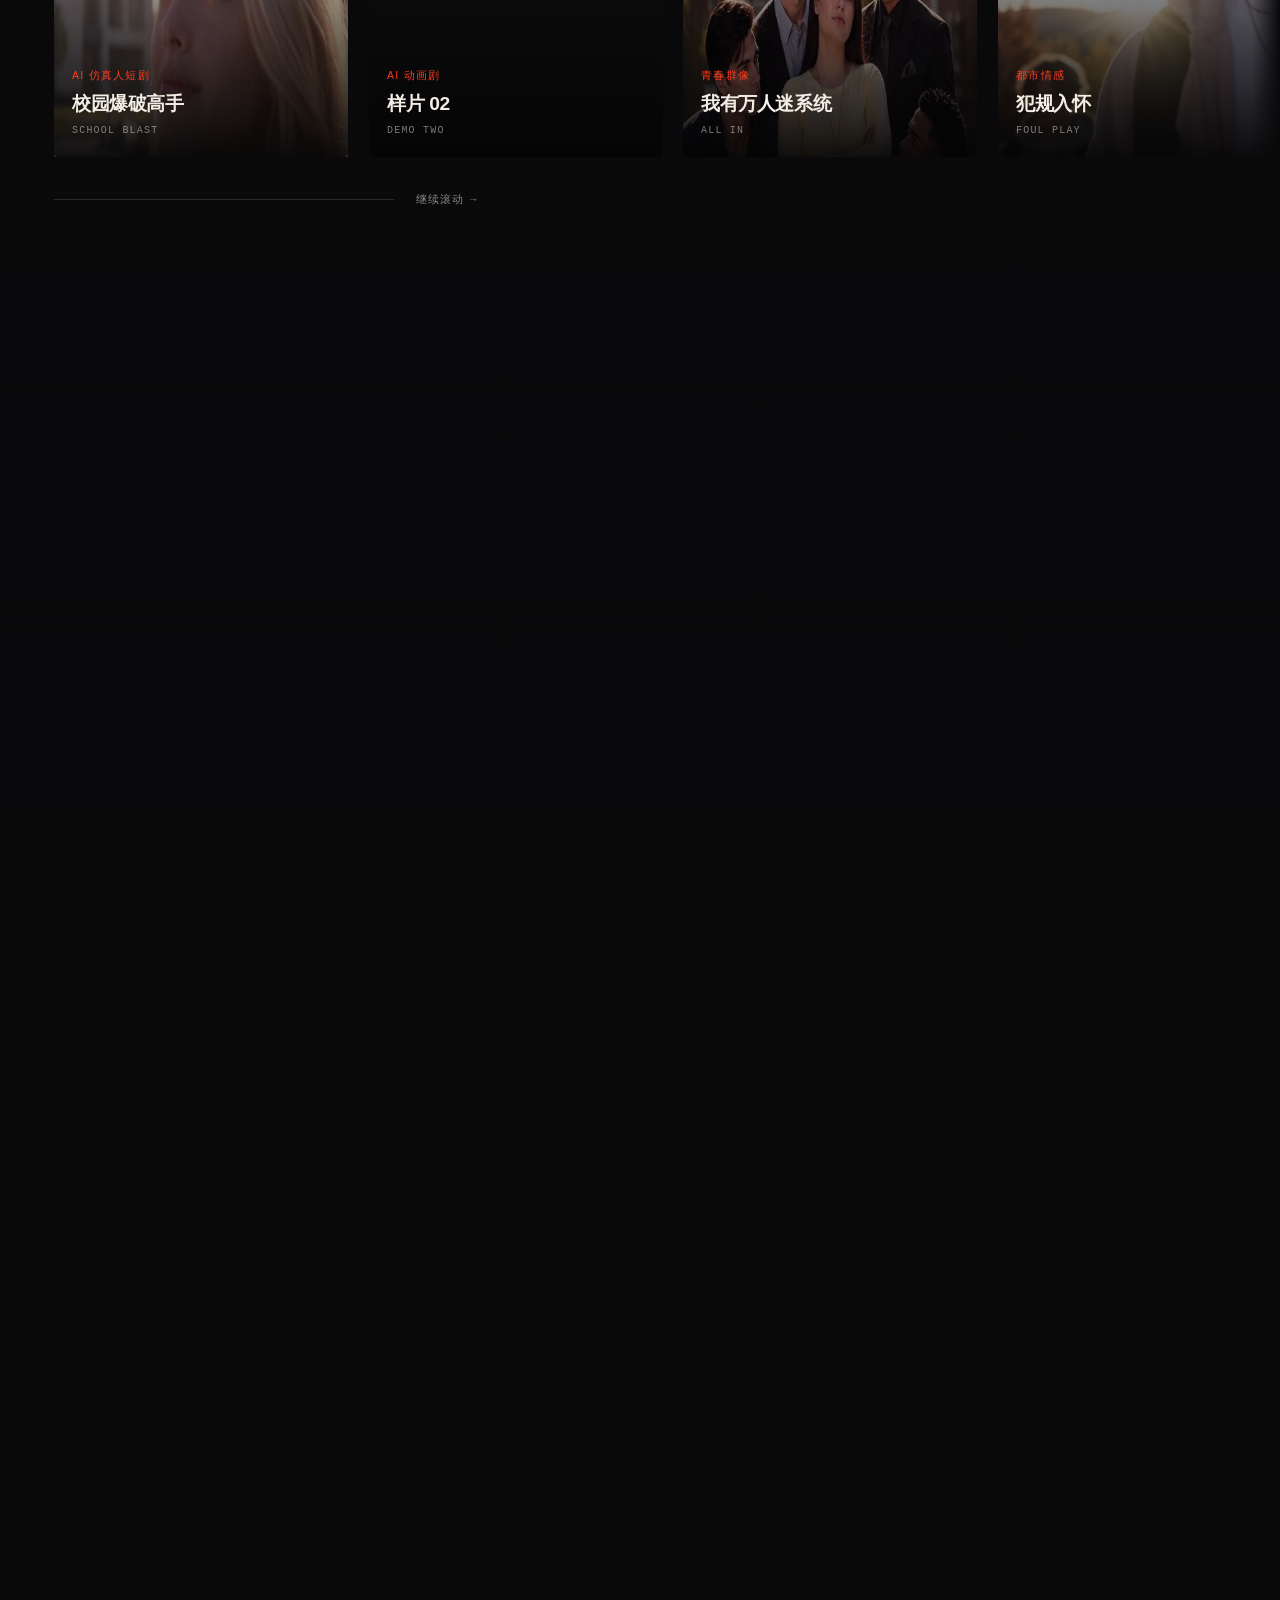
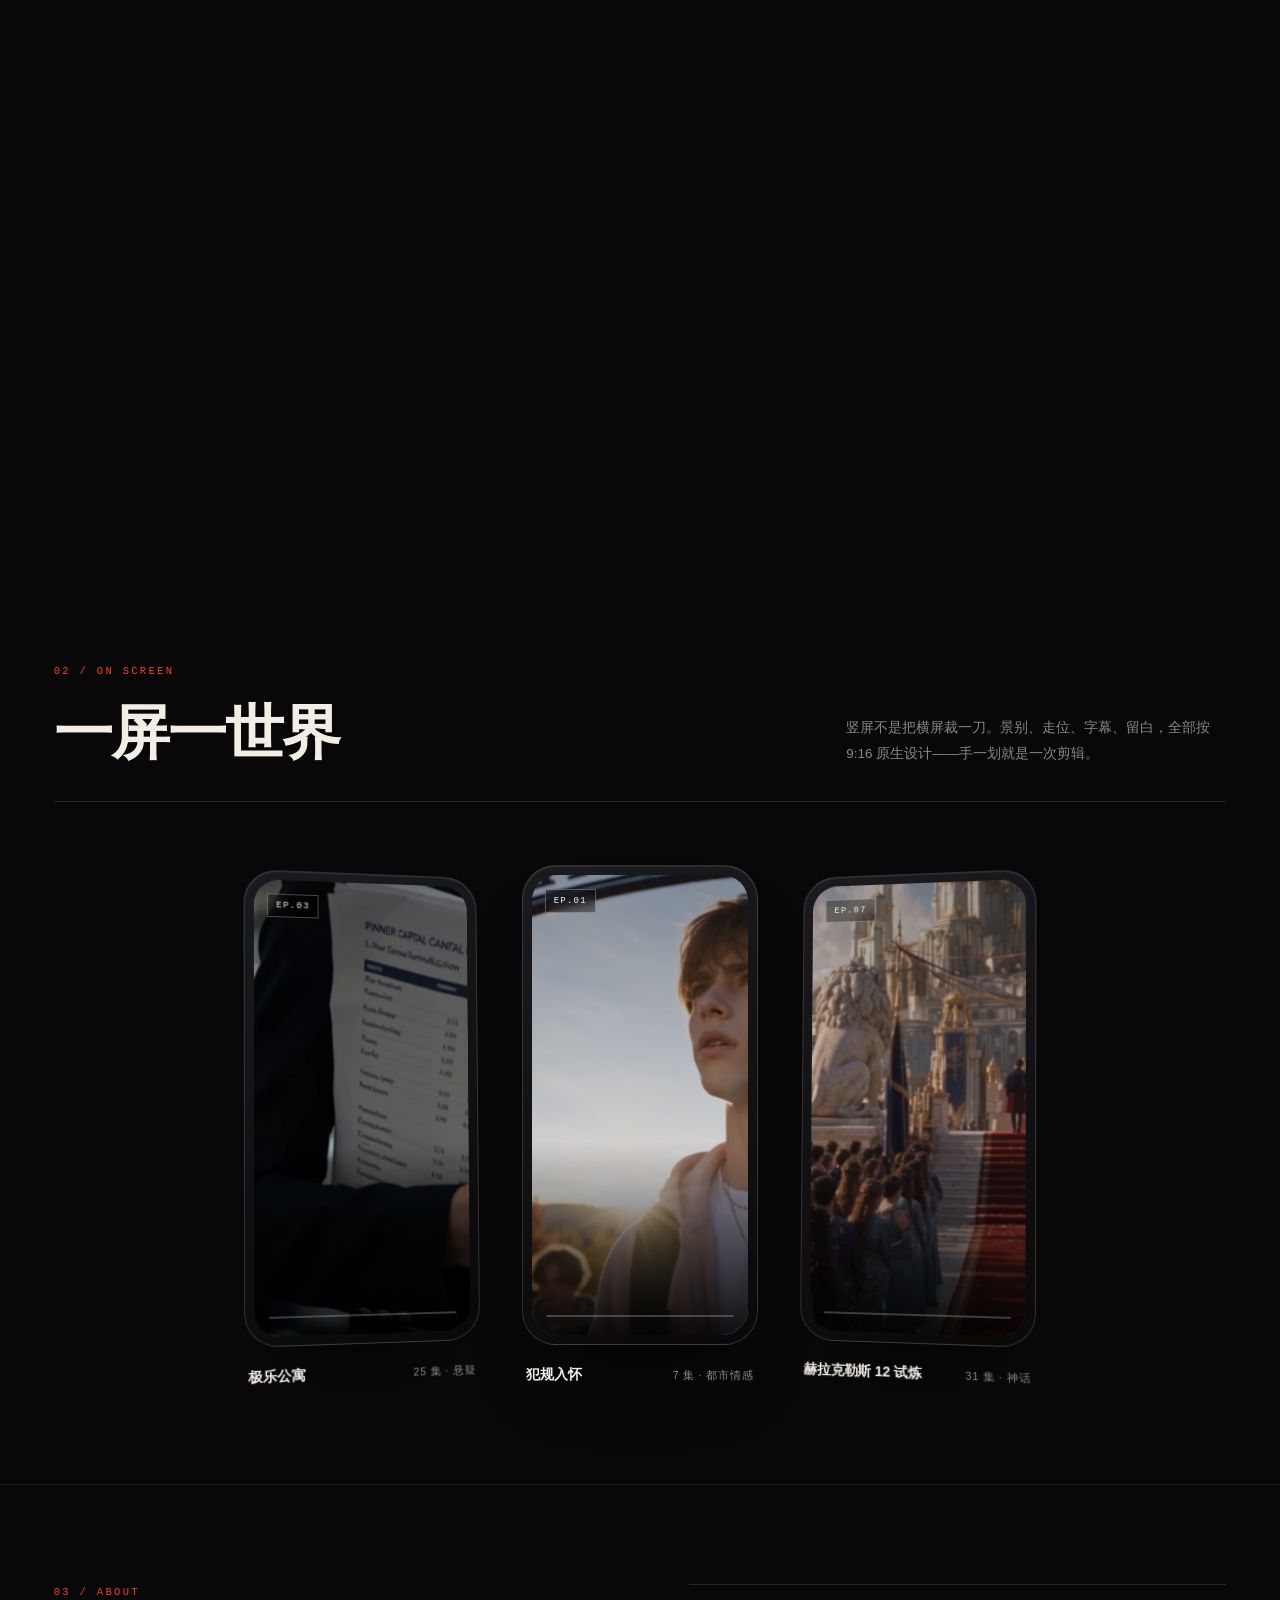
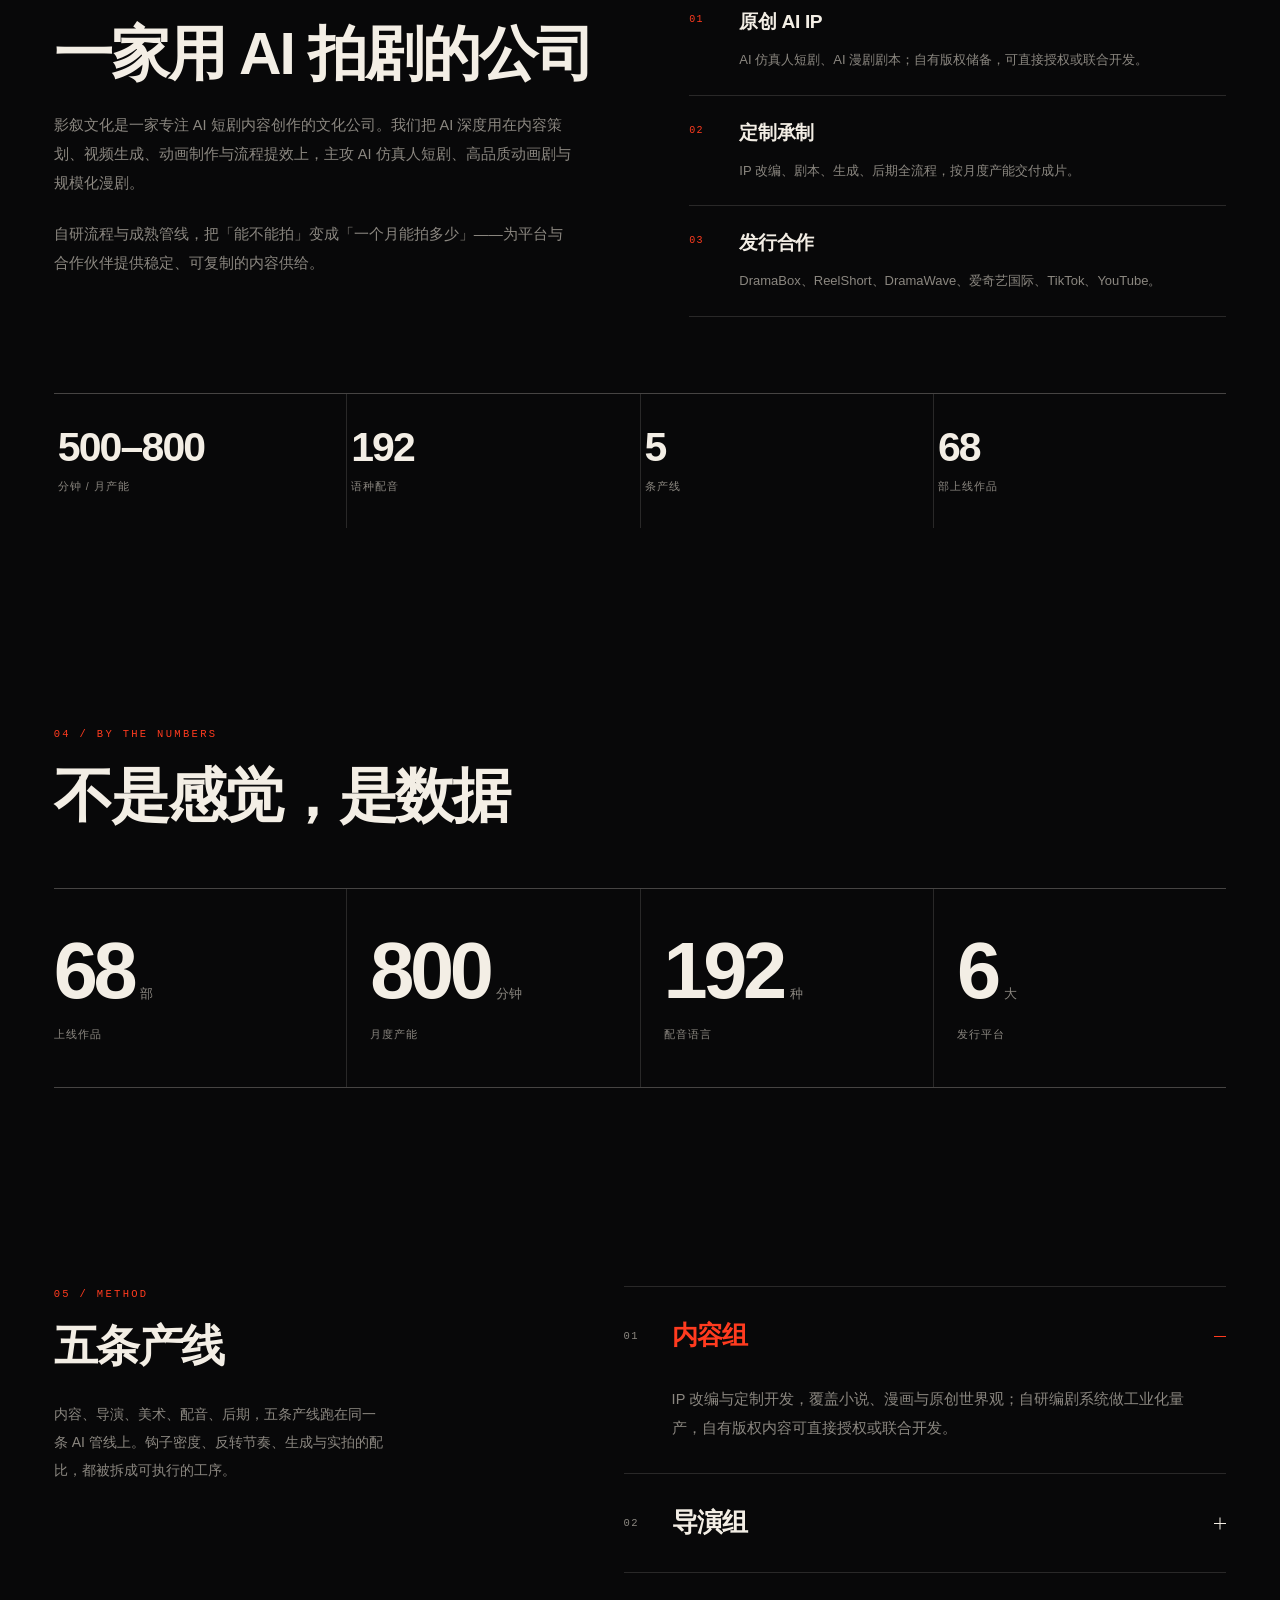
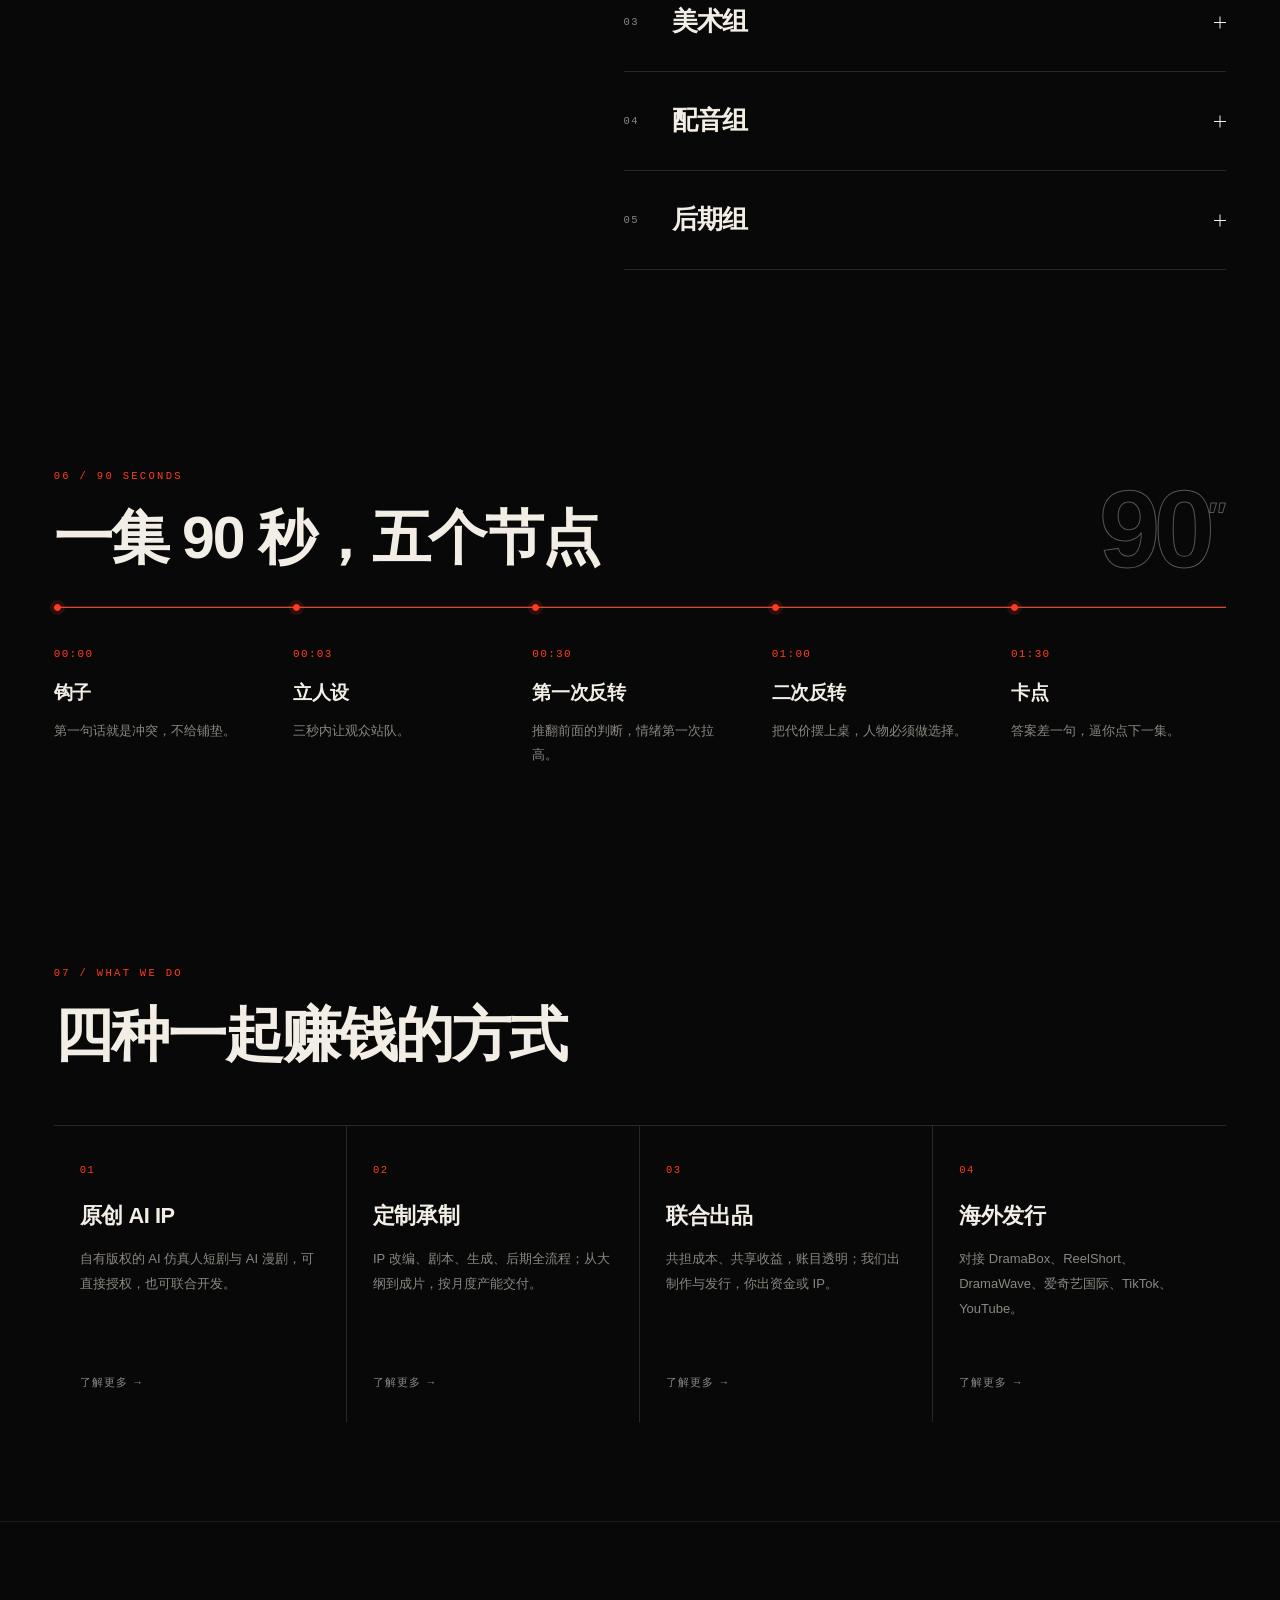
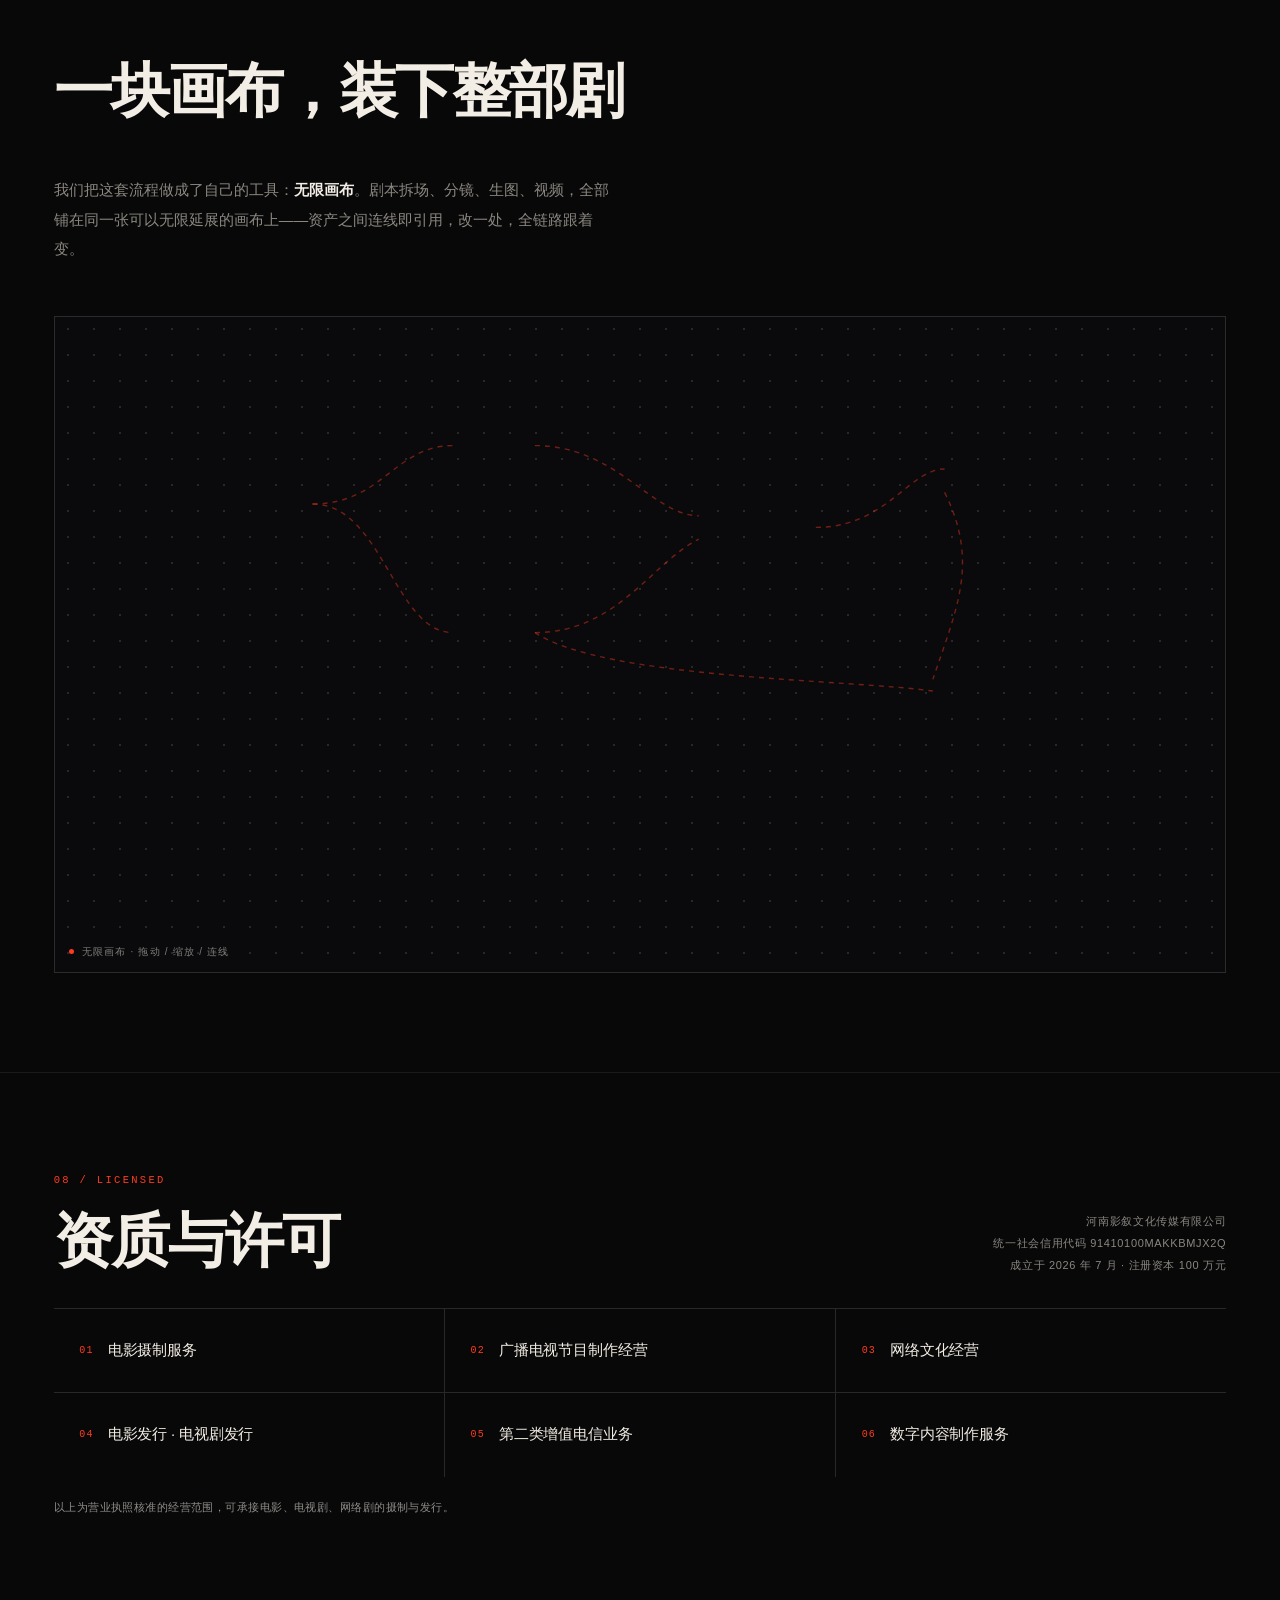
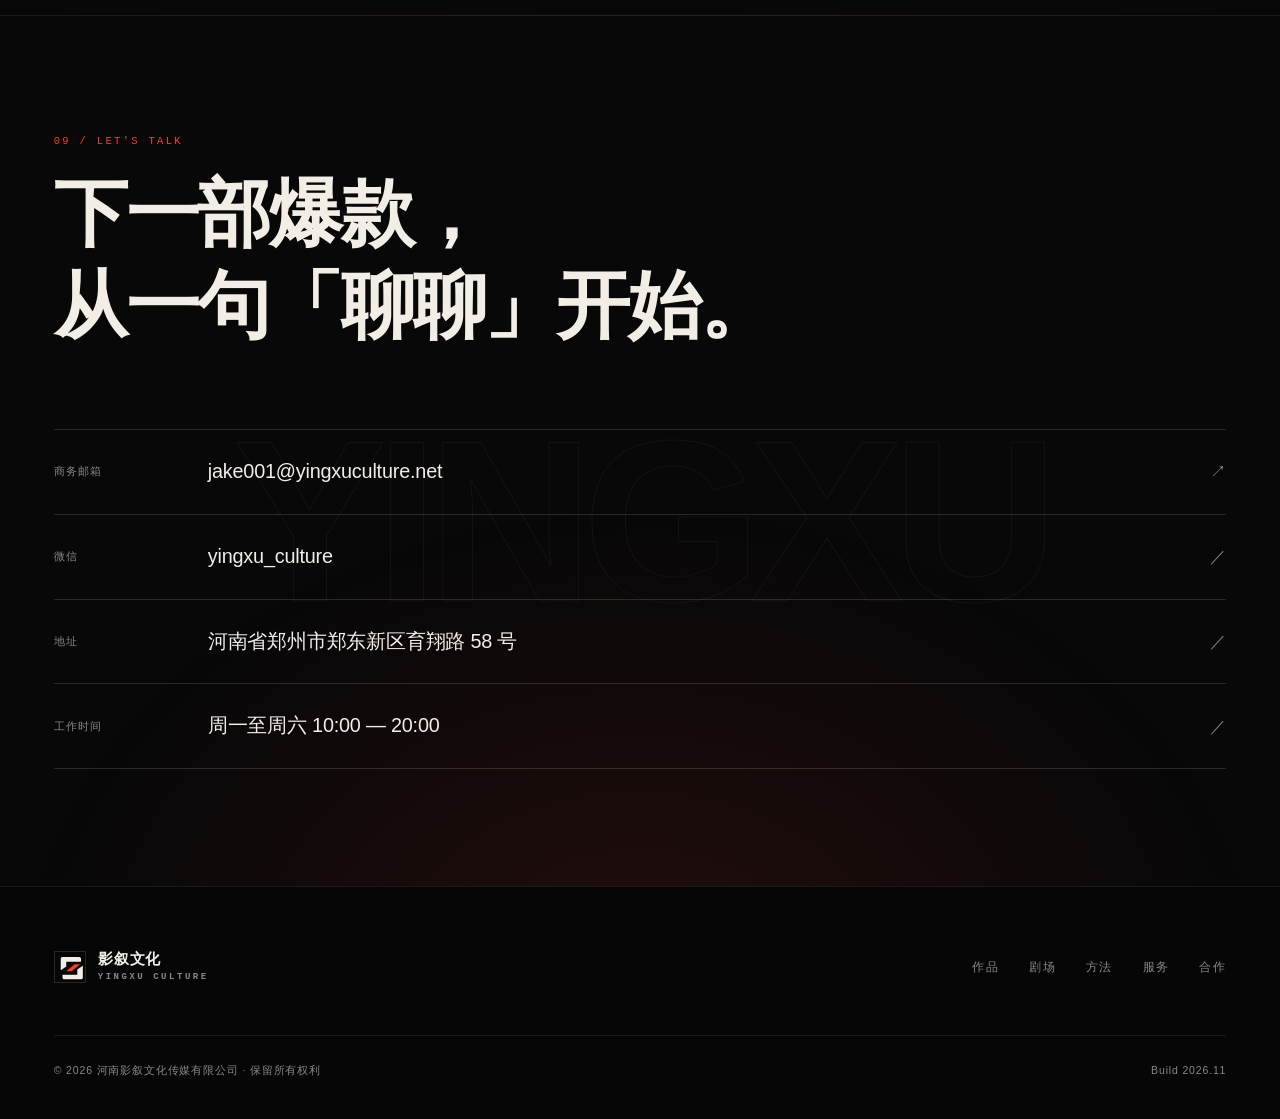
==== commit c19a87ef: "画布段：删掉列表与CTA，加入自动播放的画布操作演示；样片改真实片名" ====
--- a/index.html
+++ b/index.html
@@ -127,11 +127,11 @@
 
       <div class="pin__viewport">
         <div class="pin__track" id="pinTrack">
-          <article class="card" data-tilt data-cursor="play" role="button" tabindex="0" data-video="assets/video/d1.mp4" data-title="样片 01" data-genre="AI 仿真人短剧" data-meta="DEMO · 01:08">
-            <img src="assets/posters/d1.webp" alt="AI 仿真人短剧：样片 01" width="540" height="960" loading="lazy" decoding="async">
+          <article class="card" data-tilt data-cursor="play" role="button" tabindex="0" data-video="assets/video/d1.mp4" data-title="校园爆破高手" data-genre="AI 仿真人短剧" data-meta="01:08">
+            <img src="assets/posters/d1.webp" alt="校园爆破高手" width="540" height="960" loading="lazy" decoding="async">
             <span class="card__rank">样片</span>
             <span class="card__eps">01:08</span>
-            <div class="card__body"><span class="card__genre">AI 仿真人短剧</span><h3>样片 01</h3><p>DEMO ONE</p></div>
+            <div class="card__body"><span class="card__genre">AI 仿真人短剧</span><h3>校园爆破高手</h3><p>SCHOOL BLAST</p></div>
             <span class="card__play">▶ 播放</span>
           </article>
           <article class="card" data-tilt data-cursor="play" role="button" tabindex="0" data-video="assets/video/d2.mp4" data-title="样片 02" data-genre="AI 动画剧" data-meta="DEMO · 01:56">
@@ -141,11 +141,11 @@
             <div class="card__body"><span class="card__genre">AI 动画剧</span><h3>样片 02</h3><p>DEMO TWO</p></div>
             <span class="card__play">▶ 播放</span>
           </article>
-          <article class="card" data-tilt data-cursor="play" role="button" tabindex="0" data-video="assets/video/d3.mp4" data-title="ALL IN" data-genre="青春群像" data-meta="DEMO · 02:07">
-            <img src="assets/posters/d3.webp" alt="青春群像：ALL IN" width="540" height="960" loading="lazy" decoding="async">
+          <article class="card" data-tilt data-cursor="play" role="button" tabindex="0" data-video="assets/video/d3.mp4" data-title="我有万人迷系统" data-genre="青春群像" data-meta="02:07">
+            <img src="assets/posters/d3.webp" alt="我有万人迷系统" width="540" height="960" loading="lazy" decoding="async">
             <span class="card__rank">样片</span>
             <span class="card__eps">02:07</span>
-            <div class="card__body"><span class="card__genre">青春群像</span><h3>ALL IN</h3><p>DEMO THREE</p></div>
+            <div class="card__body"><span class="card__genre">青春群像</span><h3>我有万人迷系统</h3><p>ALL IN</p></div>
             <span class="card__play">▶ 播放</span>
           </article>
 
@@ -419,16 +419,32 @@
       <p class="canvaspro__lead" data-reveal>
         我们把这套流程做成了自己的工具：<b>无限画布</b>。剧本拆场、分镜、生图、视频，全部铺在同一张可以无限延展的画布上——资产之间连线即引用，改一处，全链路跟着变。
       </p>
-      <ul class="canvaspro__list">
-        <li data-reveal><span>01</span>剧本一键拆出场景 / 人物 / 道具清单</li>
-        <li data-reveal style="--d:.05s"><span>02</span>多参考图生图，同一角色跨镜头保持一致</li>
-        <li data-reveal style="--d:.1s"><span>03</span>出图直接进视频档位，一条流水线到底</li>
-        <li data-reveal style="--d:.15s"><span>04</span>项目、素材、版本全程留痕，随时回滚</li>
-      </ul>
-    </div>
-    <div class="canvaspro__cta">
-      <a class="btn btn--solid mag" href="mailto:jake001@yingxuculture.net?subject=无限画布%20演示预约"><span>预约演示</span><span class="btn__arrow">→</span></a>
-      <span class="canvaspro__note">内测中 · 目前按项目开放</span>
+    </div>
+
+    <div class="cvdemo" aria-hidden="true">
+      <div class="cvdemo__frame">
+        <div class="cvdemo__world">
+          <svg class="cvdemo__wires" viewBox="0 0 100 56" preserveAspectRatio="none" vector-effect="non-scaling-stroke">
+            <path vector-effect="non-scaling-stroke" d="M22 16 C 28 16, 29 11, 34 11" />
+            <path vector-effect="non-scaling-stroke" d="M22 16 C 28 16, 29 27, 34 27" />
+            <path vector-effect="non-scaling-stroke" d="M41 11 C 48 11, 51 17, 55 17" />
+            <path vector-effect="non-scaling-stroke" d="M41 27 C 48 27, 51 21, 55 19" />
+            <path vector-effect="non-scaling-stroke" d="M65 18 C 71 18, 73 13, 76 13" />
+            <path vector-effect="non-scaling-stroke" d="M76 15 C 79 21, 77 25, 75 31" />
+            <path vector-effect="non-scaling-stroke" d="M41 27 C 47 31, 68 31, 75 32" />
+          </svg>
+          <div class="cvd" style="left:13%;top:24%;--d:.2s"><span class="cvd__k">剧本</span>第 1 集 · 42 场</div>
+          <div class="cvd" style="left:37%;top:16%;--d:.9s"><span class="cvd__k">场景</span>教室 · 夜</div>
+          <div class="cvd" style="left:37%;top:52%;--d:1.3s"><span class="cvd__k">人物</span>林晚 · 三视图</div>
+          <div class="cvd" style="left:58%;top:34%;--d:1.7s"><span class="cvd__k">分镜</span>01 – 12 · 9:16</div>
+          <div class="cvd" style="left:80%;top:16%;--d:2.1s"><span class="cvd__k">出图</span>× 4 张</div>
+          <div class="cvd" style="left:78%;top:60%;--d:2.5s"><span class="cvd__k">视频</span>第 1 集 · 00:42</div>
+          <div class="cvd__thumb" style="left:86%;top:38%;--d:2.1s"></div>
+          <div class="cvd__thumb" style="left:93%;top:38%;--d:2.25s"></div>
+          <div class="cvd__thumb" style="left:93%;top:44%;--d:2.55s"></div>
+        </div>
+        <div class="cvdemo__hud"><span class="cvdemo__dot"></span>无限画布 · 拖动 / 缩放 / 连线</div>
+      </div>
     </div>
   </section>
 
--- a/assets/css/style.css
+++ b/assets/css/style.css
@@ -980,3 +980,75 @@
 .canvaspro__cta{display:flex;align-items:center;gap:20px;flex-wrap:wrap;margin-top:clamp(32px,4vw,52px)}
 .canvaspro__note{font-family:var(--caption);font-size:11px;letter-spacing:.1em;color:rgba(243,238,229,.5)}
 @media (max-width:900px){ .canvaspro__grid{grid-template-columns:1fr;gap:28px} }
+
+/* 无限画布 · 操控演示动画 */
+.cvdemo{margin-top:clamp(28px,4vw,52px)}
+.cvdemo__frame{
+  position:relative;overflow:hidden;aspect-ratio:1000/560;
+  border:1px solid var(--line);background:#0a0a0c;
+}
+.cvdemo__frame::before{
+  content:"";position:absolute;inset:-20%;
+  background-image:radial-gradient(rgba(243,238,229,.13) 1px, transparent 1px);
+  background-size:26px 26px;
+  animation:cvdemo-pan 18s linear infinite alternate;
+}
+@keyframes cvdemo-pan{ from{transform:translate3d(0,0,0)} to{transform:translate3d(-26px,-13px,0)} }
+
+.cvdemo__world{
+  position:absolute;inset:0;
+  animation:cvdemo-cam 16s var(--ease) infinite alternate;
+  transform-origin:52% 42%;
+}
+@keyframes cvdemo-cam{
+  0%{transform:scale(1.1) translate(1.4%,1%)}
+  45%{transform:scale(1.02) translate(-.6%,-.4%)}
+  100%{transform:scale(1.12) translate(-2%,-1.4%)}
+}
+
+.cvdemo__wires{position:absolute;inset:0;width:100%;height:100%;overflow:visible}
+.cvdemo__wires path{
+  fill:none;stroke:rgba(255,59,31,.42);stroke-width:1.4px;
+  stroke-dasharray:5 5;
+  animation:cvdemo-flow 1.6s linear infinite;
+}
+@keyframes cvdemo-flow{ to{stroke-dashoffset:-10} }
+
+.cvd{
+  position:absolute;transform:translate(-50%,-50%);
+  min-width:104px;padding:10px 13px;
+  background:rgba(18,18,21,.92);
+  border:1px solid rgba(243,238,229,.16);
+  font-family:var(--caption);font-size:11px;line-height:1.5;color:rgba(243,238,229,.72);
+  white-space:nowrap;
+  opacity:0;animation:cvdemo-in 16s var(--ease) infinite;
+  animation-delay:var(--d,0s);
+}
+.cvd__k{
+  display:block;font-family:var(--label);font-size:8.5px;letter-spacing:.16em;
+  color:var(--accent);margin-bottom:2px;
+}
+@keyframes cvdemo-in{
+  0%,6%{opacity:0;transform:translate(-50%,-42%)}
+  12%,72%{opacity:1;transform:translate(-50%,-50%)}
+  84%,100%{opacity:.25;transform:translate(-50%,-50%)}
+}
+
+.cvd__thumb{
+  position:absolute;width:6%;aspect-ratio:9/16;transform:translate(-50%,-50%);
+  background:linear-gradient(160deg,rgba(255,59,31,.30),rgba(243,238,229,.05));
+  border:1px solid rgba(243,238,229,.18);
+  opacity:0;animation:cvdemo-in 16s var(--ease) infinite;animation-delay:var(--d,0s);
+}
+.cvdemo__hud{
+  position:absolute;left:14px;bottom:12px;display:flex;align-items:center;gap:8px;
+  font-family:var(--caption);font-size:10px;letter-spacing:.12em;color:rgba(243,238,229,.5);
+}
+.cvdemo__dot{width:5px;height:5px;border-radius:50%;background:var(--accent);animation:cvdemo-blink 2s ease-in-out infinite}
+@keyframes cvdemo-blink{ 50%{opacity:.25} }
+
+@media (prefers-reduced-motion: reduce){
+  .cvdemo__frame::before,.cvdemo__world,.cvd,.cvd__thumb,.cvdemo__wires path,.cvdemo__dot{animation:none}
+  .cvd,.cvd__thumb{opacity:1}
+}
+.cvd__thumb{width:5.4%!important}
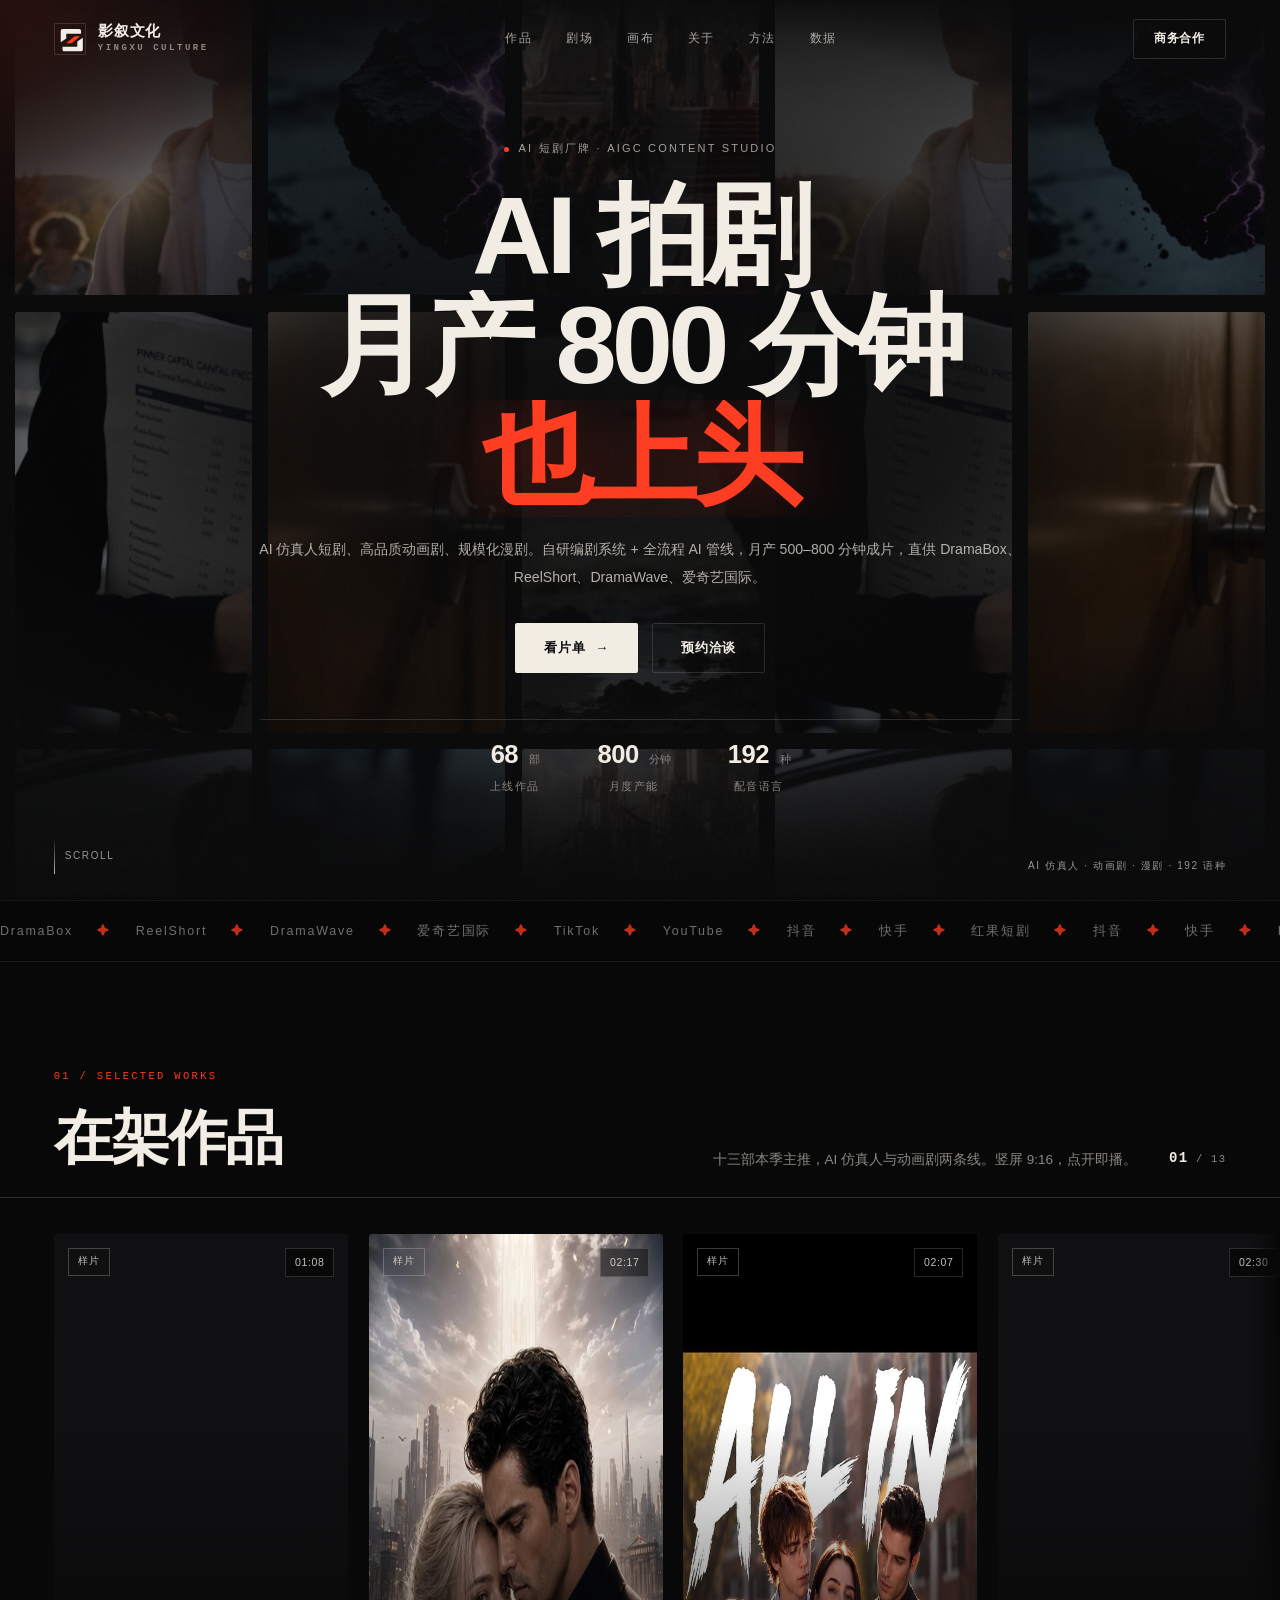
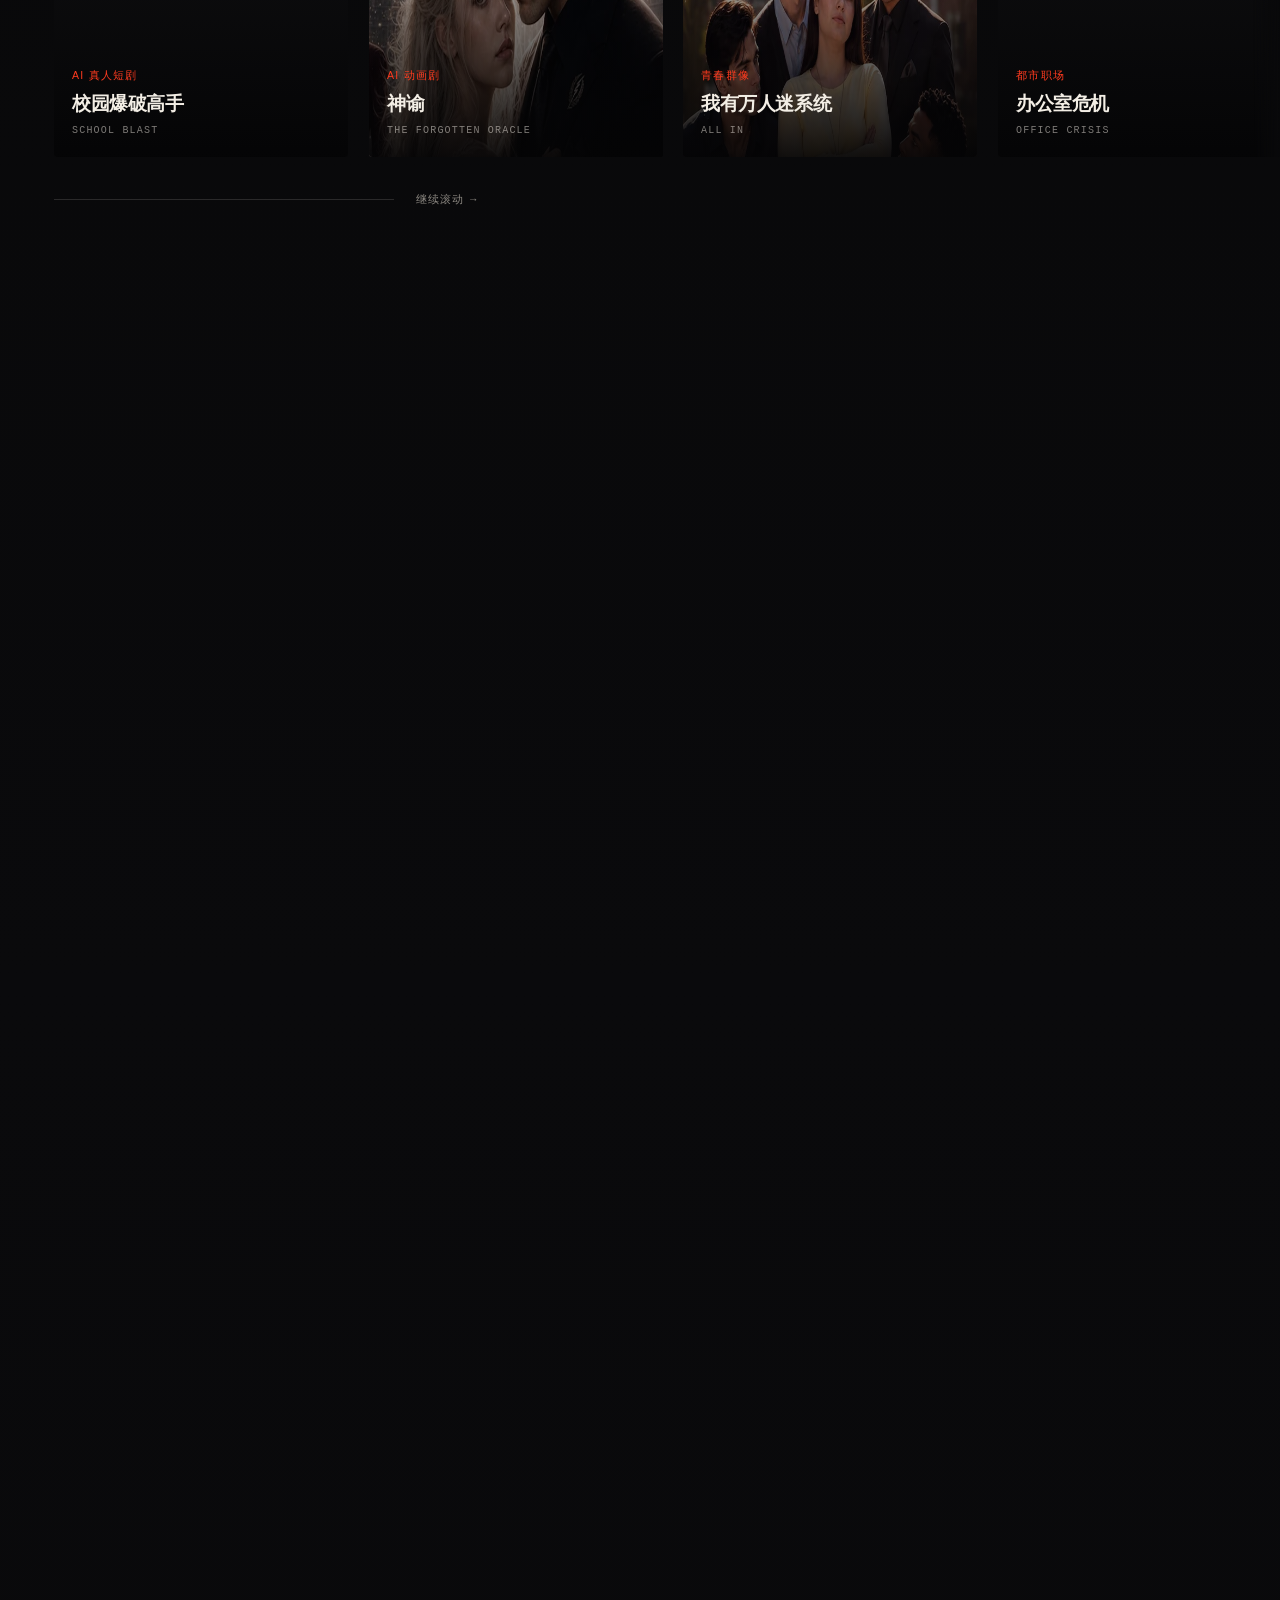
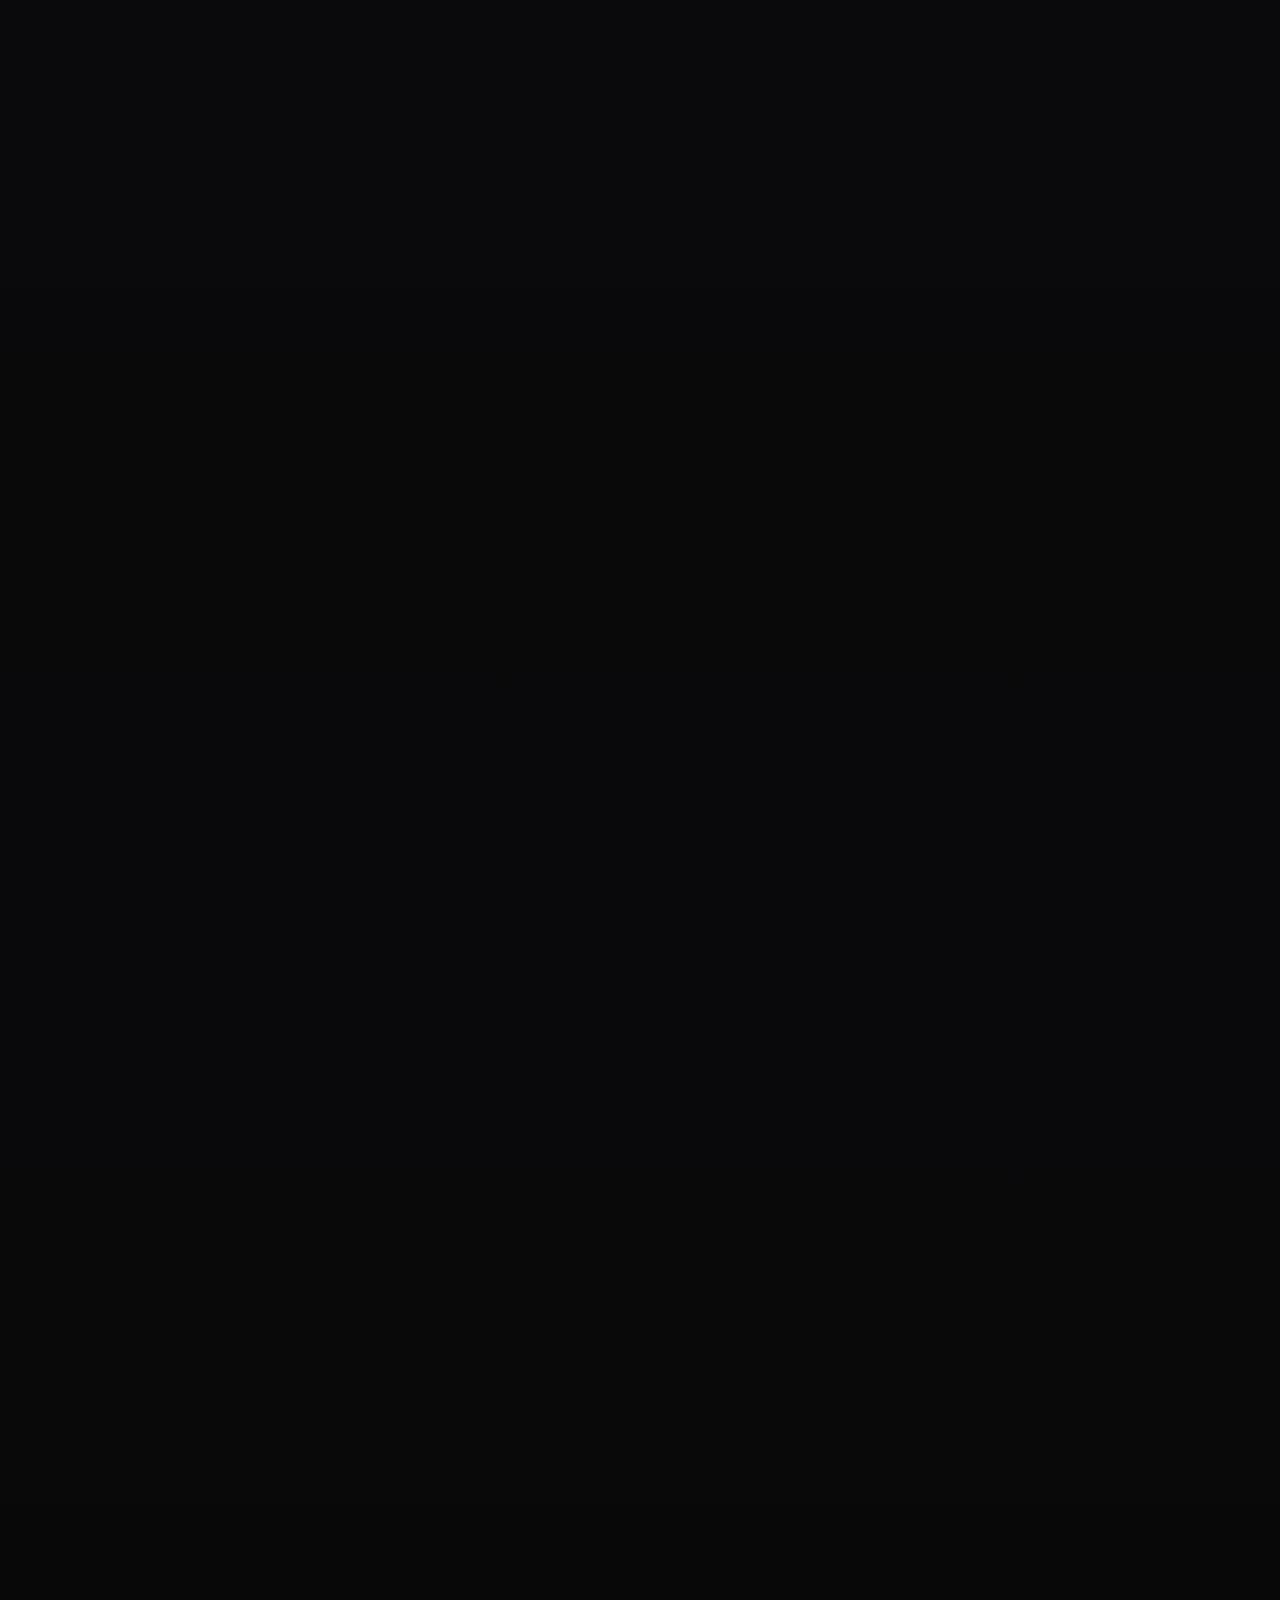
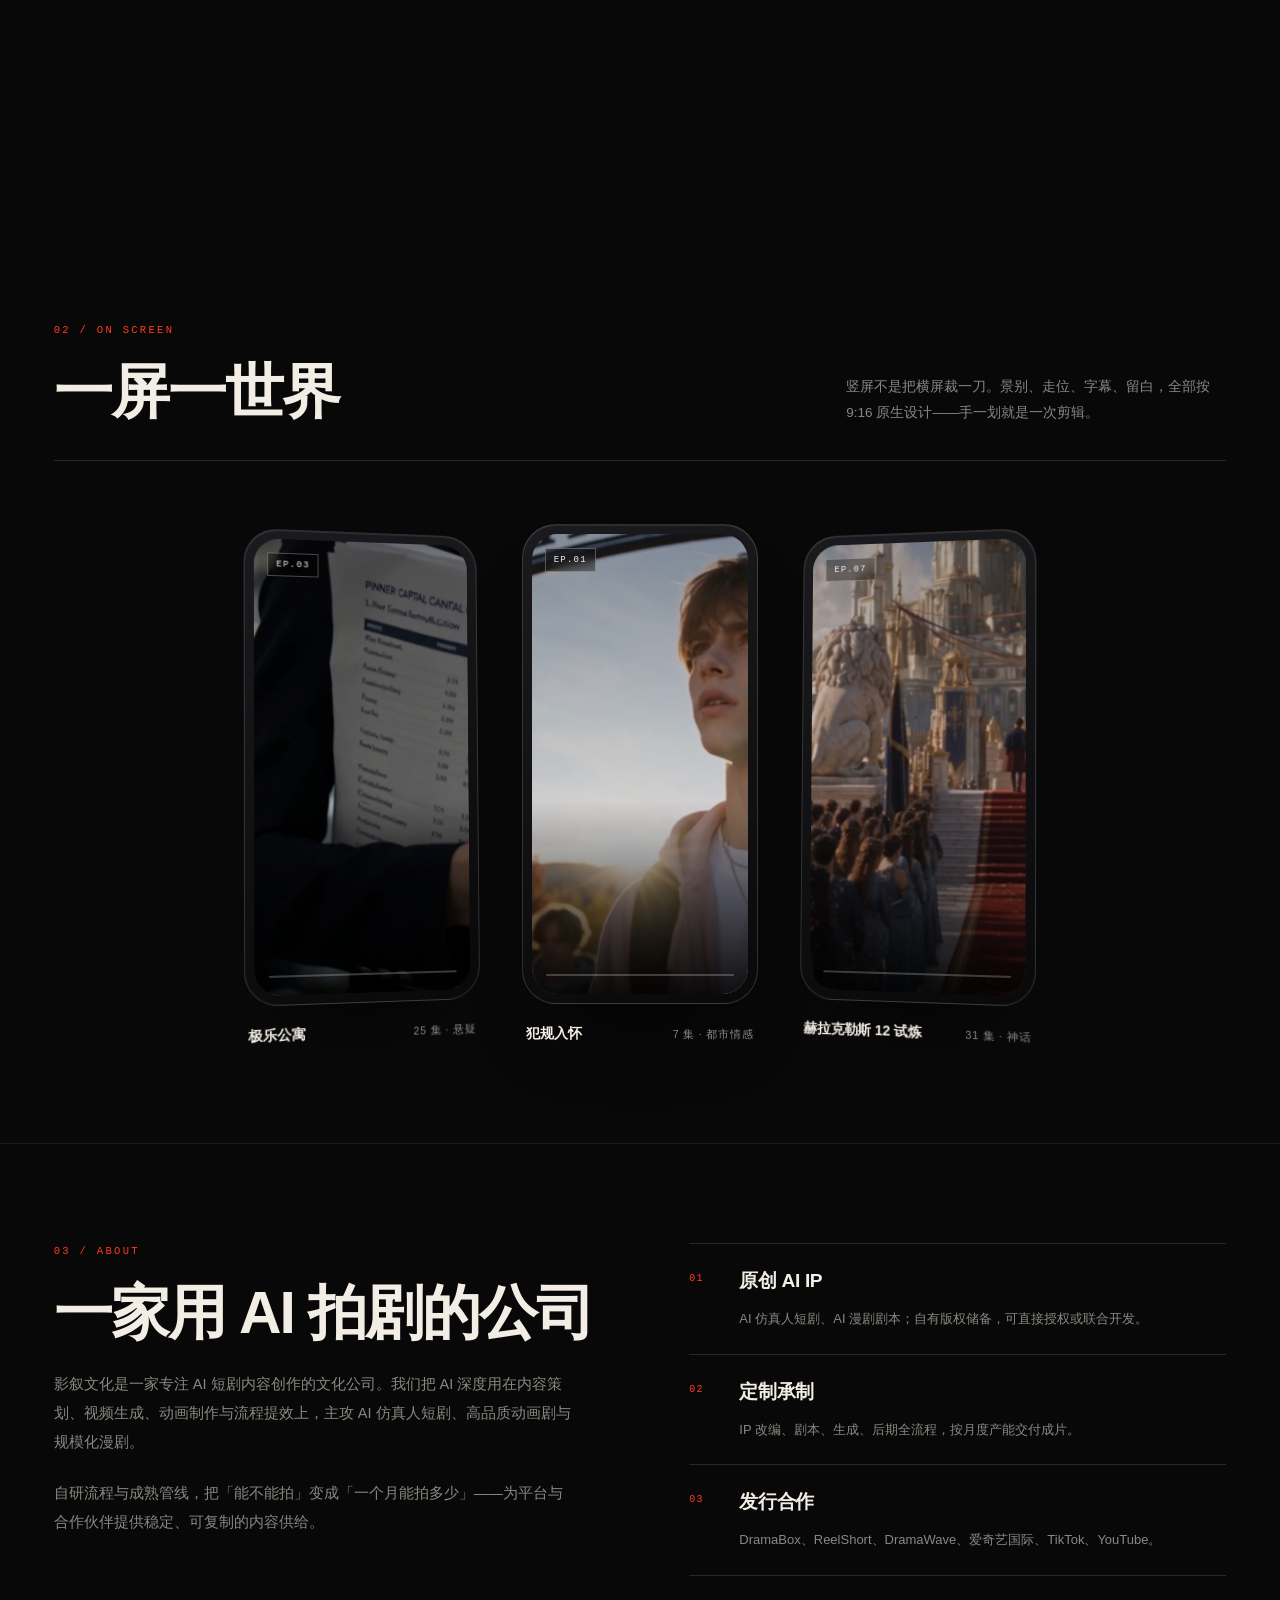
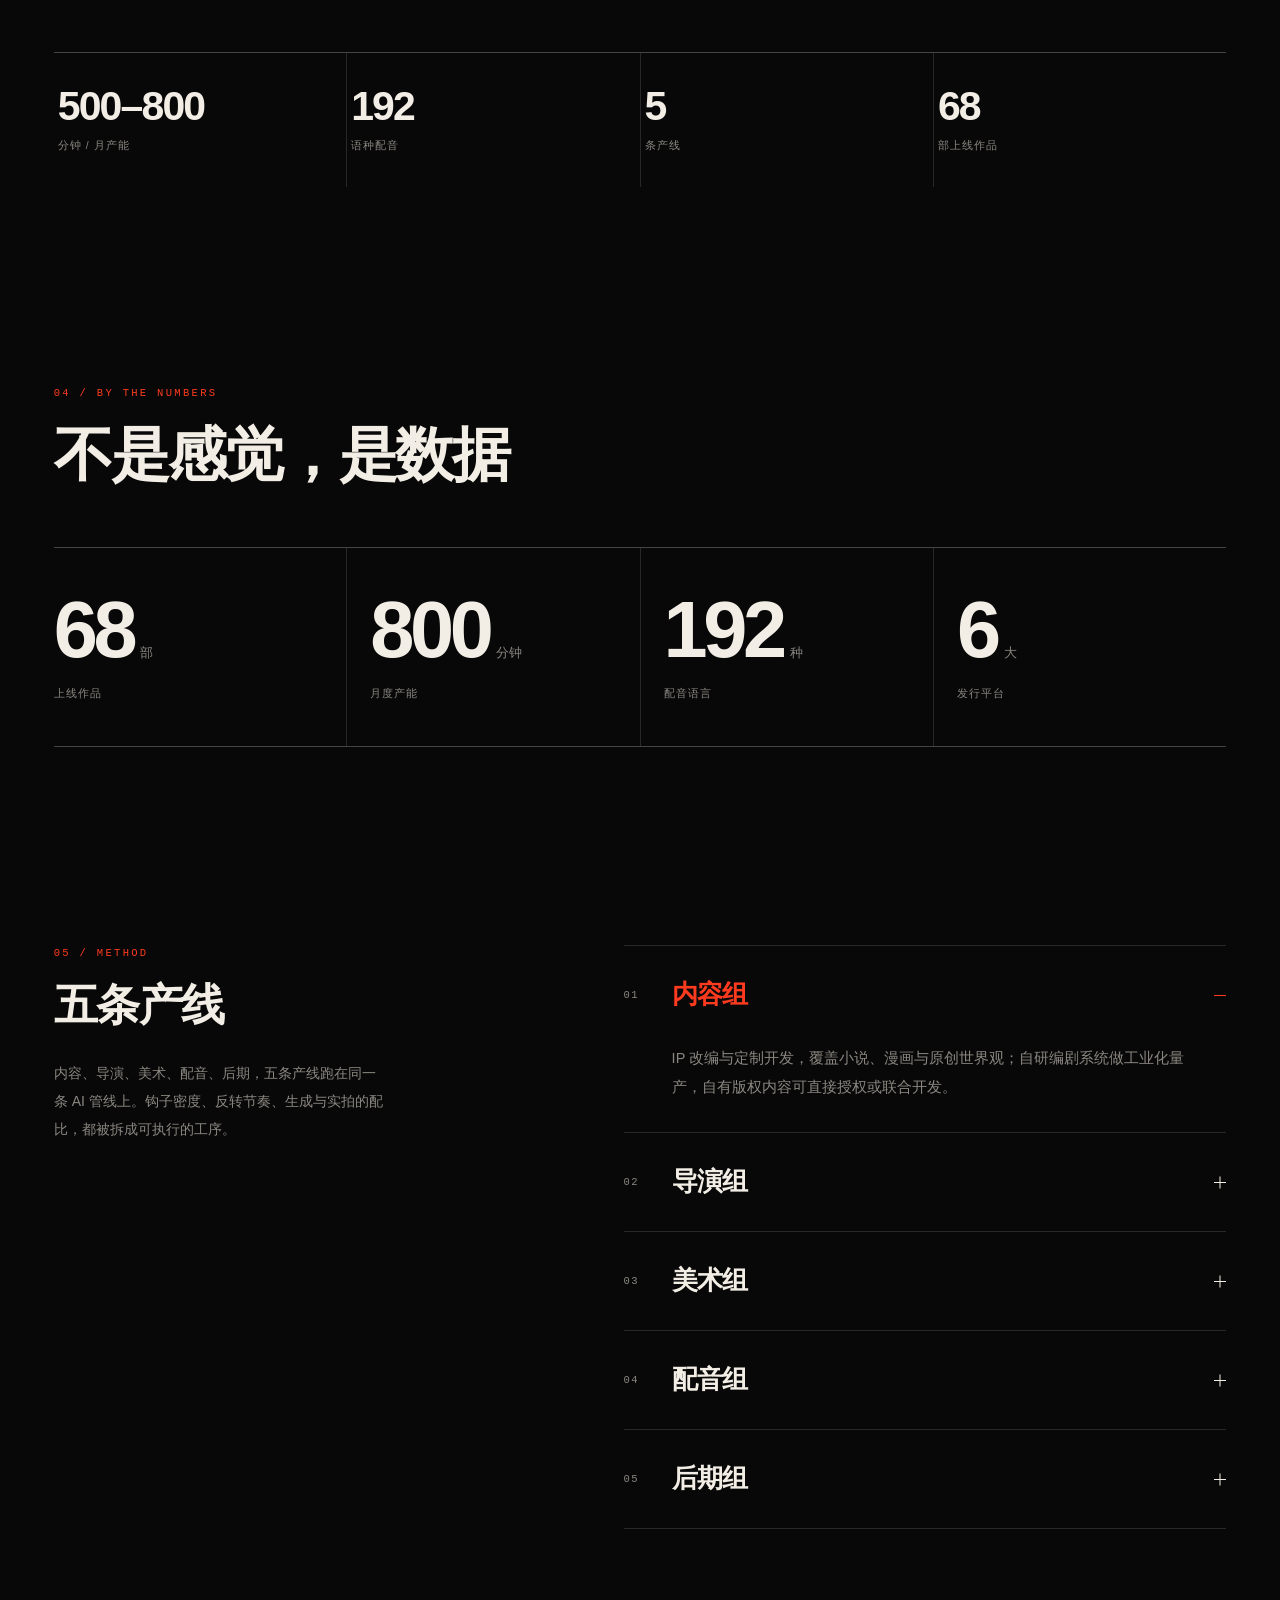
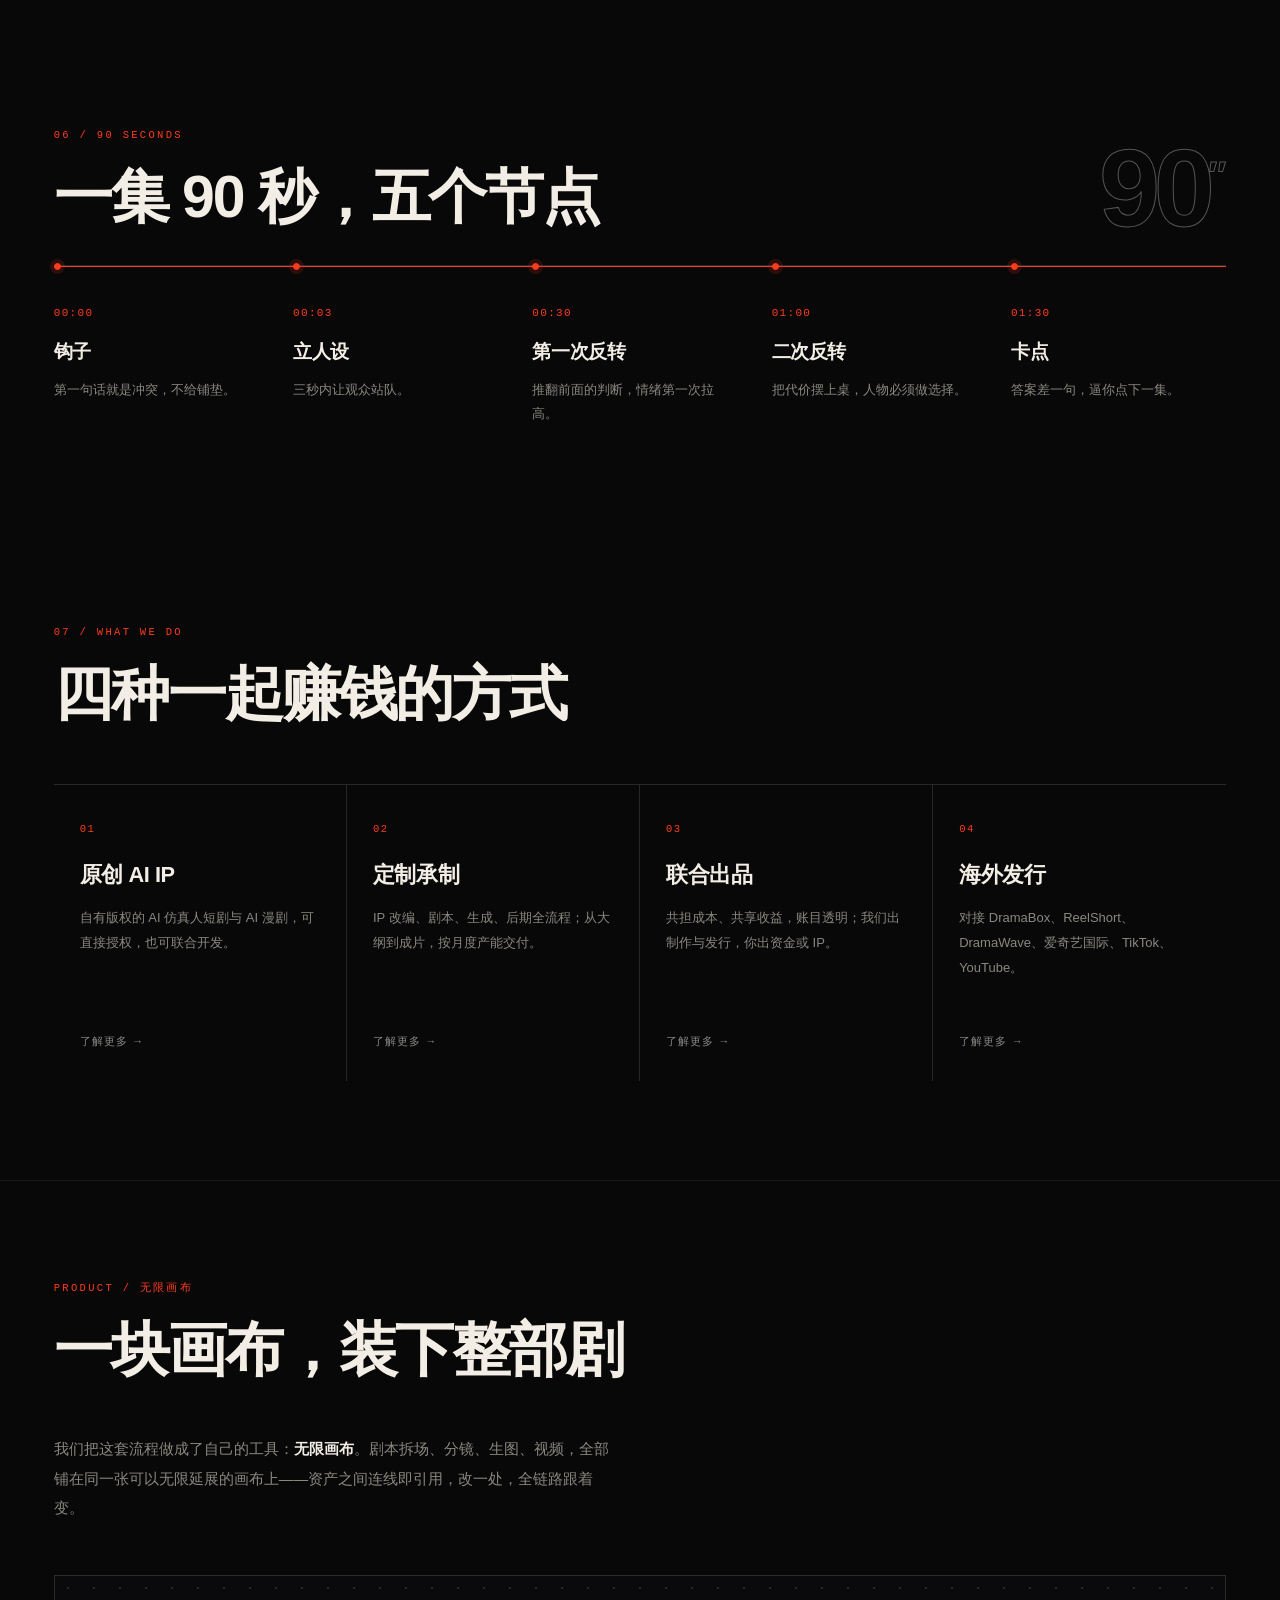
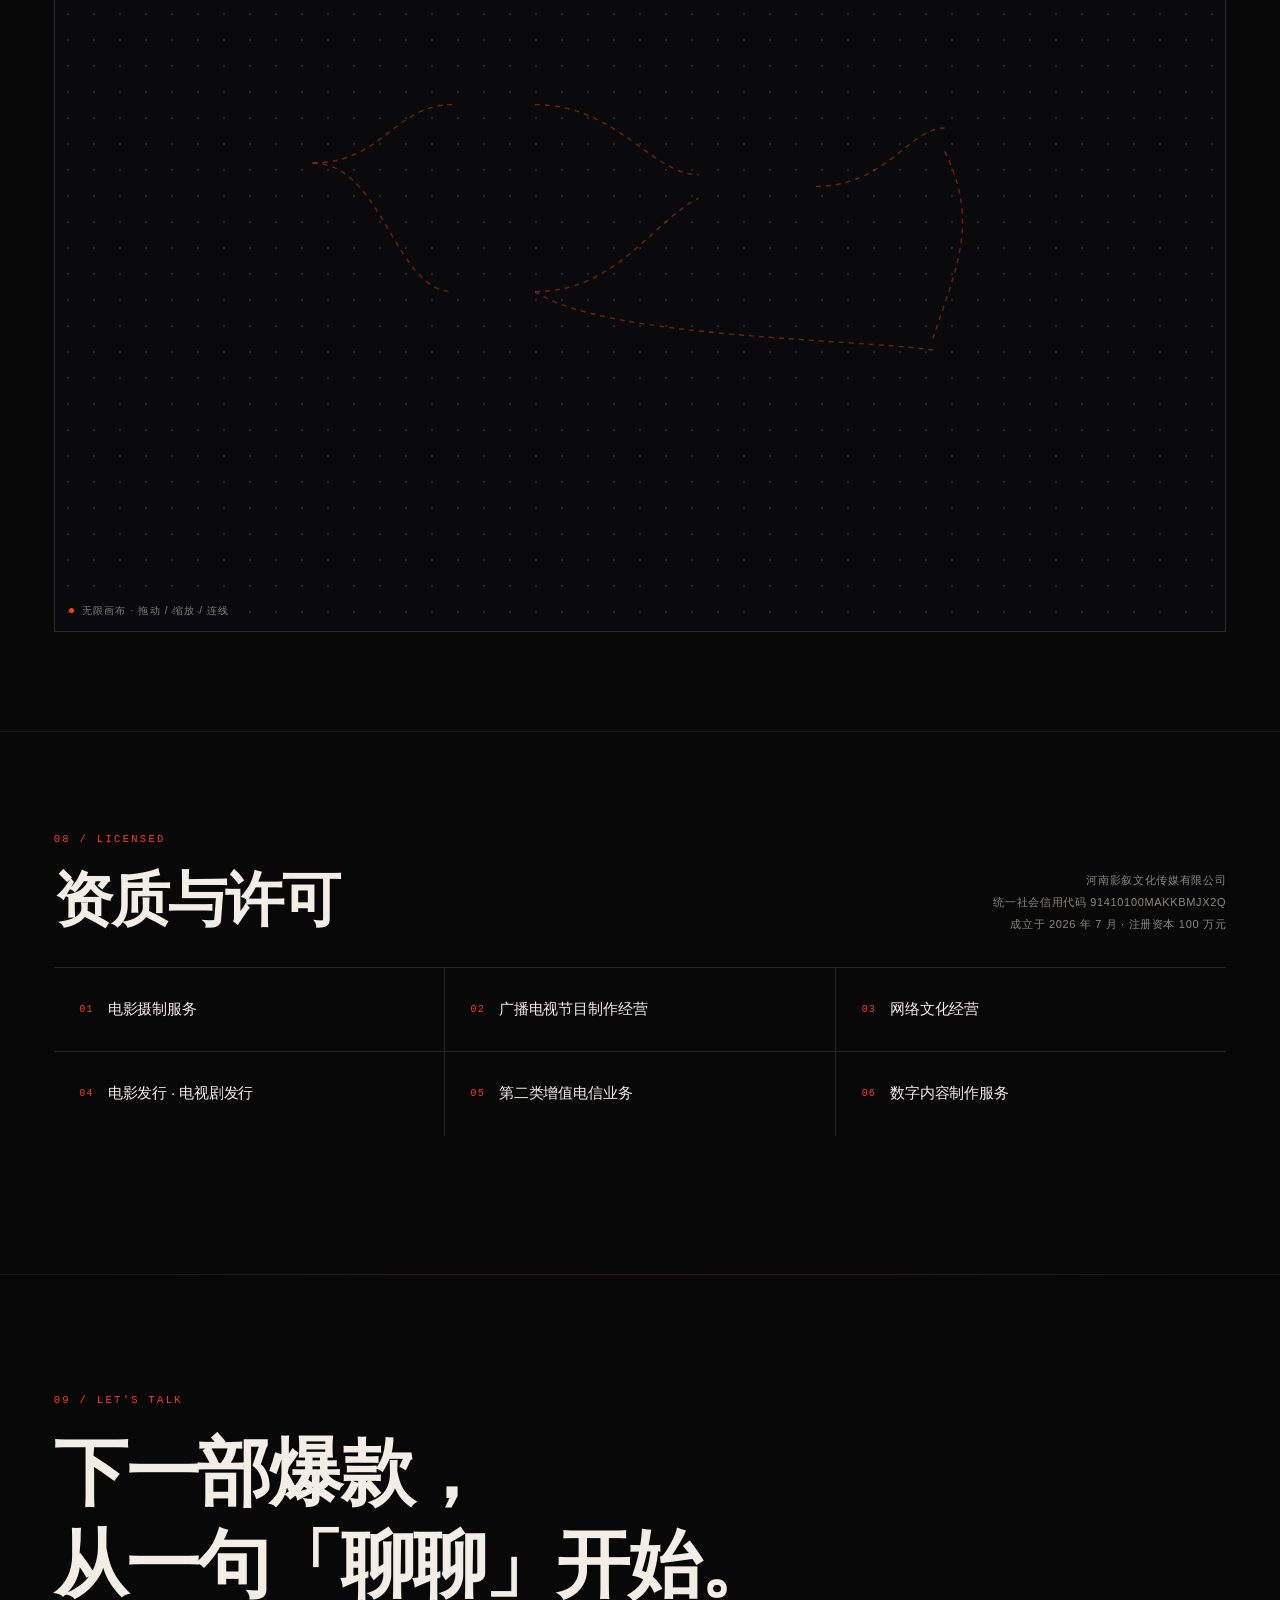
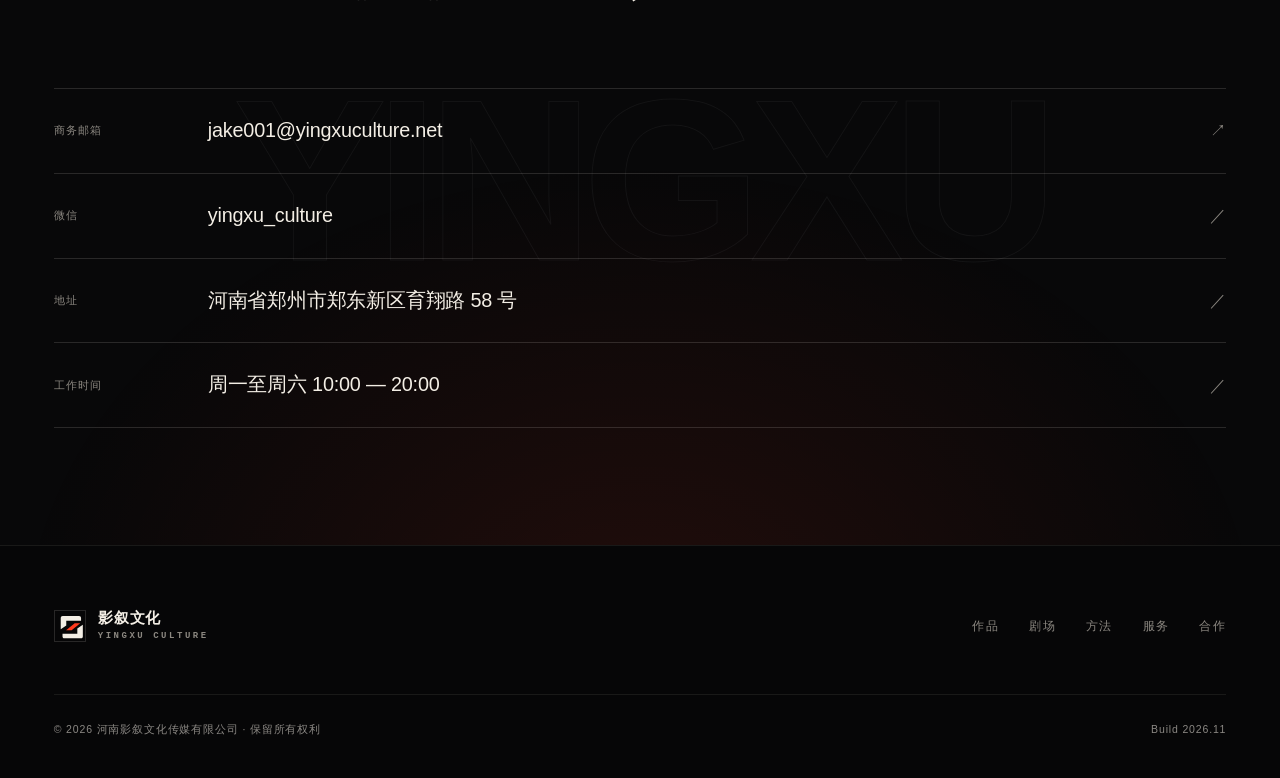
==== commit 5b1d8192: "作品墙换成大盘真实素材：7 部主推（真海报+24 秒预览片）" ====
--- a/index.html
+++ b/index.html
@@ -120,32 +120,60 @@
           <h2 class="h2" data-split>在架作品</h2>
         </div>
         <div class="pin__meta">
-          <p>九部本季主推，AI 仿真人与动画剧两条线。竖屏 9:16，点开即播。</p>
-          <span class="pin__count"><b id="pinIdx">01</b> / 09</span>
+          <p>十三部本季主推，AI 仿真人与动画剧两条线。竖屏 9:16，点开即播。</p>
+          <span class="pin__count"><b id="pinIdx">01</b> / 13</span>
         </div>
       </div>
 
       <div class="pin__viewport">
         <div class="pin__track" id="pinTrack">
-          <article class="card" data-tilt data-cursor="play" role="button" tabindex="0" data-video="assets/video/d1.mp4" data-title="校园爆破高手" data-genre="AI 仿真人短剧" data-meta="01:08">
-            <img src="assets/posters/d1.webp" alt="校园爆破高手" width="540" height="960" loading="lazy" decoding="async">
+          <article class="card" data-tilt data-cursor="play" role="button" tabindex="0" data-video="assets/video/sb.mp4" data-title="校园爆破高手" data-genre="AI 真人短剧" data-meta="01:08">
+            <img src="assets/posters/sb.webp" alt="AI 真人短剧：校园爆破高手" width="540" height="960" loading="lazy" decoding="async">
             <span class="card__rank">样片</span>
             <span class="card__eps">01:08</span>
-            <div class="card__body"><span class="card__genre">AI 仿真人短剧</span><h3>校园爆破高手</h3><p>SCHOOL BLAST</p></div>
-            <span class="card__play">▶ 播放</span>
-          </article>
-          <article class="card" data-tilt data-cursor="play" role="button" tabindex="0" data-video="assets/video/d2.mp4" data-title="样片 02" data-genre="AI 动画剧" data-meta="DEMO · 01:56">
-            <img src="assets/posters/d2.webp" alt="AI 动画剧：样片 02" width="540" height="960" loading="lazy" decoding="async">
-            <span class="card__rank">样片</span>
-            <span class="card__eps">01:56</span>
-            <div class="card__body"><span class="card__genre">AI 动画剧</span><h3>样片 02</h3><p>DEMO TWO</p></div>
-            <span class="card__play">▶ 播放</span>
-          </article>
-          <article class="card" data-tilt data-cursor="play" role="button" tabindex="0" data-video="assets/video/d3.mp4" data-title="我有万人迷系统" data-genre="青春群像" data-meta="02:07">
-            <img src="assets/posters/d3.webp" alt="我有万人迷系统" width="540" height="960" loading="lazy" decoding="async">
+            <div class="card__body"><span class="card__genre">AI 真人短剧</span><h3>校园爆破高手</h3><p>SCHOOL BLAST</p></div>
+            <span class="card__play">▶ 播放</span>
+          </article>
+          <article class="card" data-tilt data-cursor="play" role="button" tabindex="0" data-video="assets/video/my.mp4" data-title="神谕" data-genre="AI 动画剧" data-meta="02:17">
+            <img src="assets/posters/my.webp" alt="AI 动画剧：神谕" width="540" height="960" loading="lazy" decoding="async">
+            <span class="card__rank">样片</span>
+            <span class="card__eps">02:17</span>
+            <div class="card__body"><span class="card__genre">AI 动画剧</span><h3>神谕</h3><p>THE FORGOTTEN ORACLE</p></div>
+            <span class="card__play">▶ 播放</span>
+          </article>
+          <article class="card" data-tilt data-cursor="play" role="button" tabindex="0" data-video="assets/video/wr.mp4" data-title="我有万人迷系统" data-genre="青春群像" data-meta="02:07">
+            <img src="assets/posters/wr.webp" alt="青春群像：我有万人迷系统" width="540" height="960" loading="lazy" decoding="async">
             <span class="card__rank">样片</span>
             <span class="card__eps">02:07</span>
             <div class="card__body"><span class="card__genre">青春群像</span><h3>我有万人迷系统</h3><p>ALL IN</p></div>
+            <span class="card__play">▶ 播放</span>
+          </article>
+          <article class="card" data-tilt data-cursor="play" role="button" tabindex="0" data-video="assets/video/bg.mp4" data-title="办公室危机" data-genre="都市职场" data-meta="02:30">
+            <img src="assets/posters/bg.webp" alt="都市职场：办公室危机" width="540" height="960" loading="lazy" decoding="async">
+            <span class="card__rank">样片</span>
+            <span class="card__eps">02:30</span>
+            <div class="card__body"><span class="card__genre">都市职场</span><h3>办公室危机</h3><p>OFFICE CRISIS</p></div>
+            <span class="card__play">▶ 播放</span>
+          </article>
+          <article class="card" data-tilt data-cursor="play" role="button" tabindex="0" data-video="assets/video/sz.mp4" data-title="十日总统" data-genre="政治悬疑" data-meta="02:06">
+            <img src="assets/posters/sz.webp" alt="政治悬疑：十日总统" width="540" height="960" loading="lazy" decoding="async">
+            <span class="card__rank">样片</span>
+            <span class="card__eps">02:06</span>
+            <div class="card__body"><span class="card__genre">政治悬疑</span><h3>十日总统</h3><p>TEN DAYS AS PRESIDENT</p></div>
+            <span class="card__play">▶ 播放</span>
+          </article>
+          <article class="card" data-tilt data-cursor="play" role="button" tabindex="0" data-video="assets/video/tn.mp4" data-title="兔娘" data-genre="奇幻爱情" data-meta="01:53">
+            <img src="assets/posters/tn.webp" alt="奇幻爱情：兔娘" width="540" height="960" loading="lazy" decoding="async">
+            <span class="card__rank">样片</span>
+            <span class="card__eps">01:53</span>
+            <div class="card__body"><span class="card__genre">奇幻爱情</span><h3>兔娘</h3><p>BUNNY GIRL</p></div>
+            <span class="card__play">▶ 播放</span>
+          </article>
+          <article class="card" data-tilt data-cursor="play" role="button" tabindex="0" data-video="assets/video/fg.mp4" data-title="犯规入怀" data-genre="都市情感" data-meta="01:40">
+            <img src="assets/posters/fg.webp" alt="都市情感：犯规入怀" width="540" height="960" loading="lazy" decoding="async">
+            <span class="card__rank">样片</span>
+            <span class="card__eps">01:40</span>
+            <div class="card__body"><span class="card__genre">都市情感</span><h3>犯规入怀</h3><p>FOUL PLAY</p></div>
             <span class="card__play">▶ 播放</span>
           </article>
 
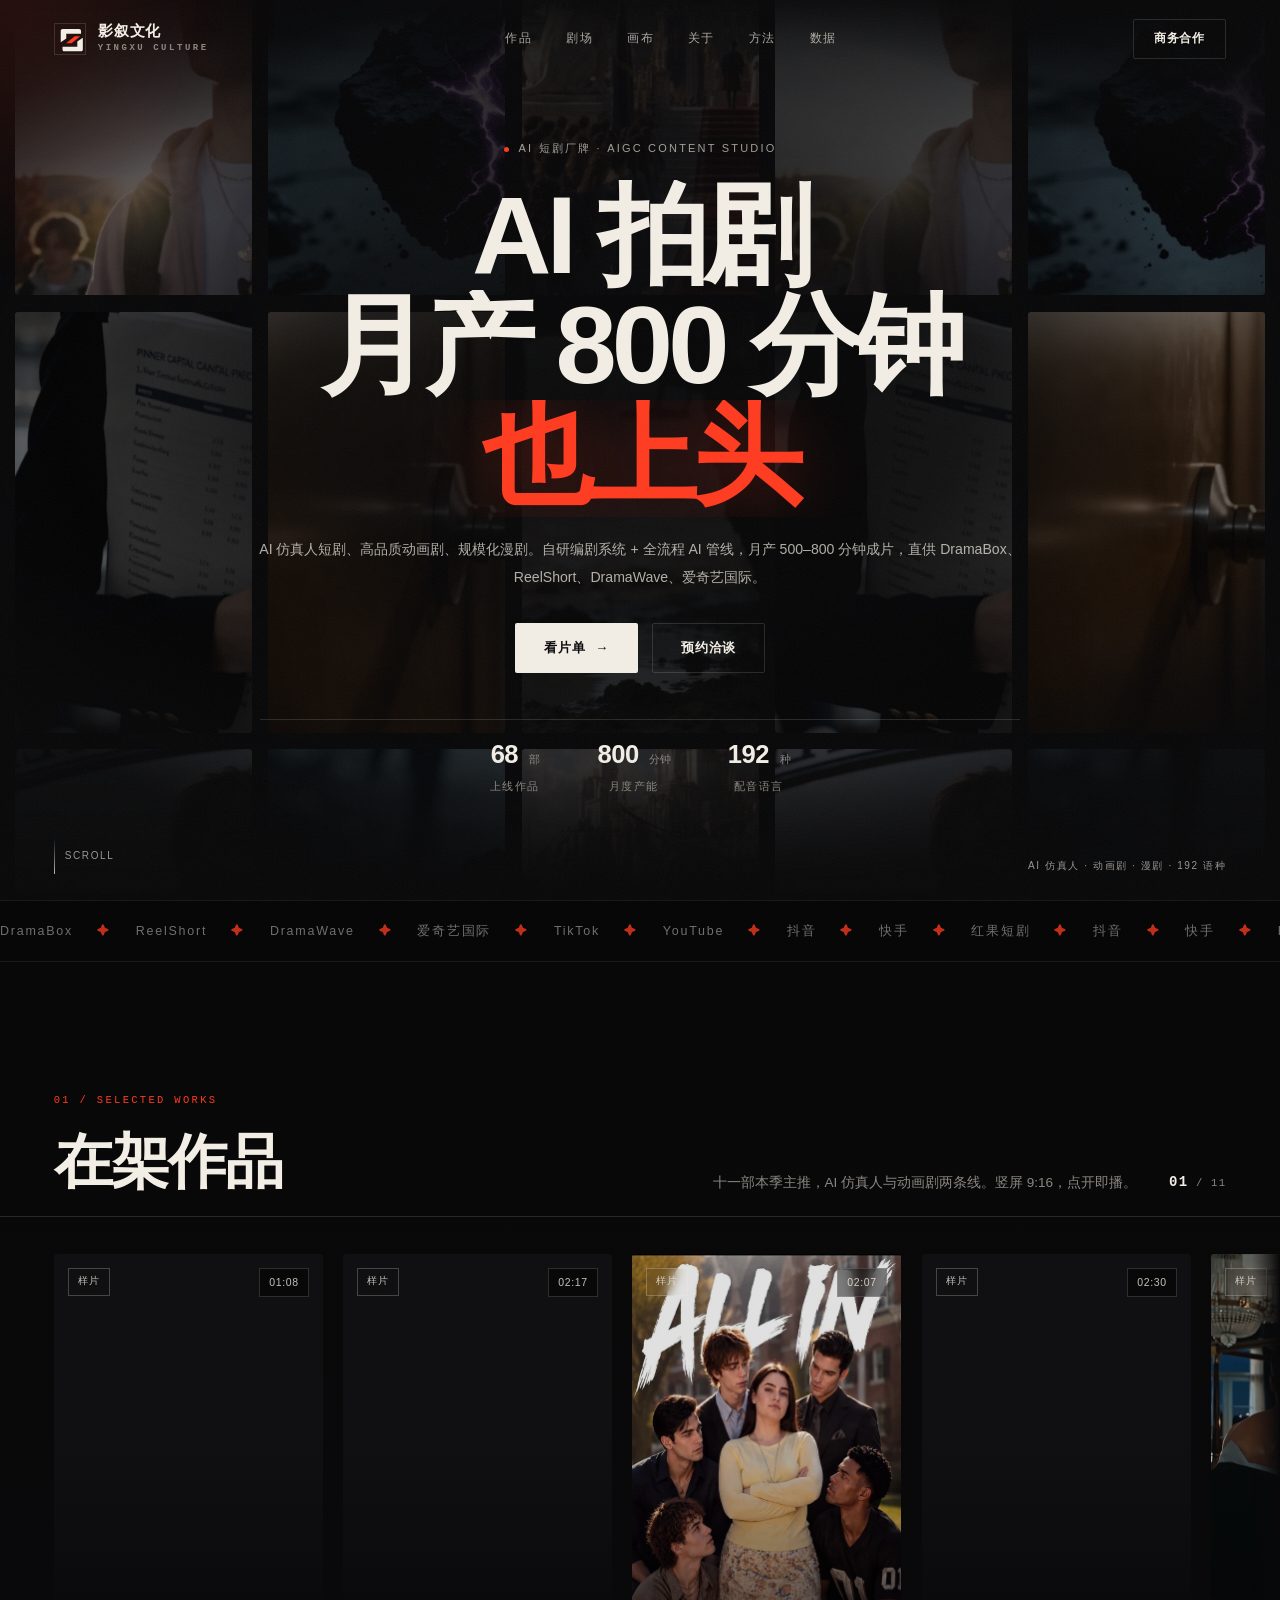
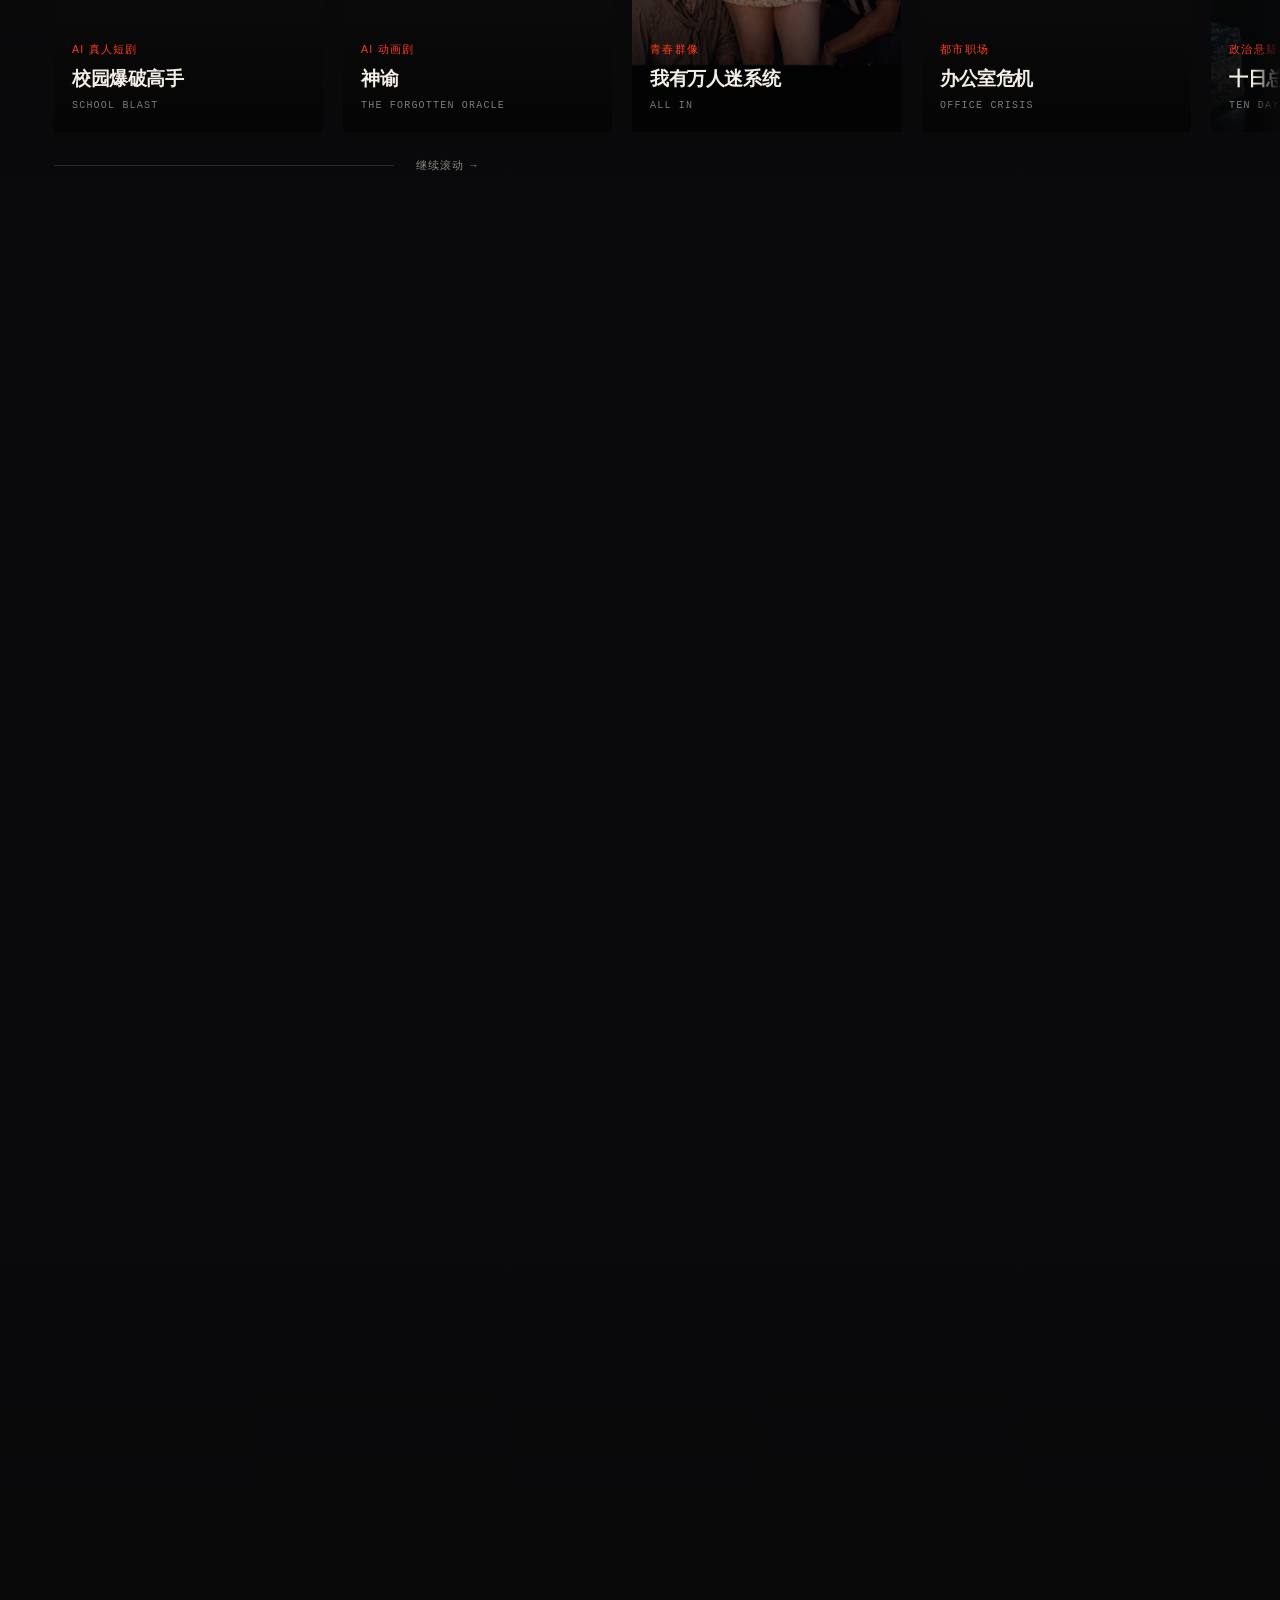
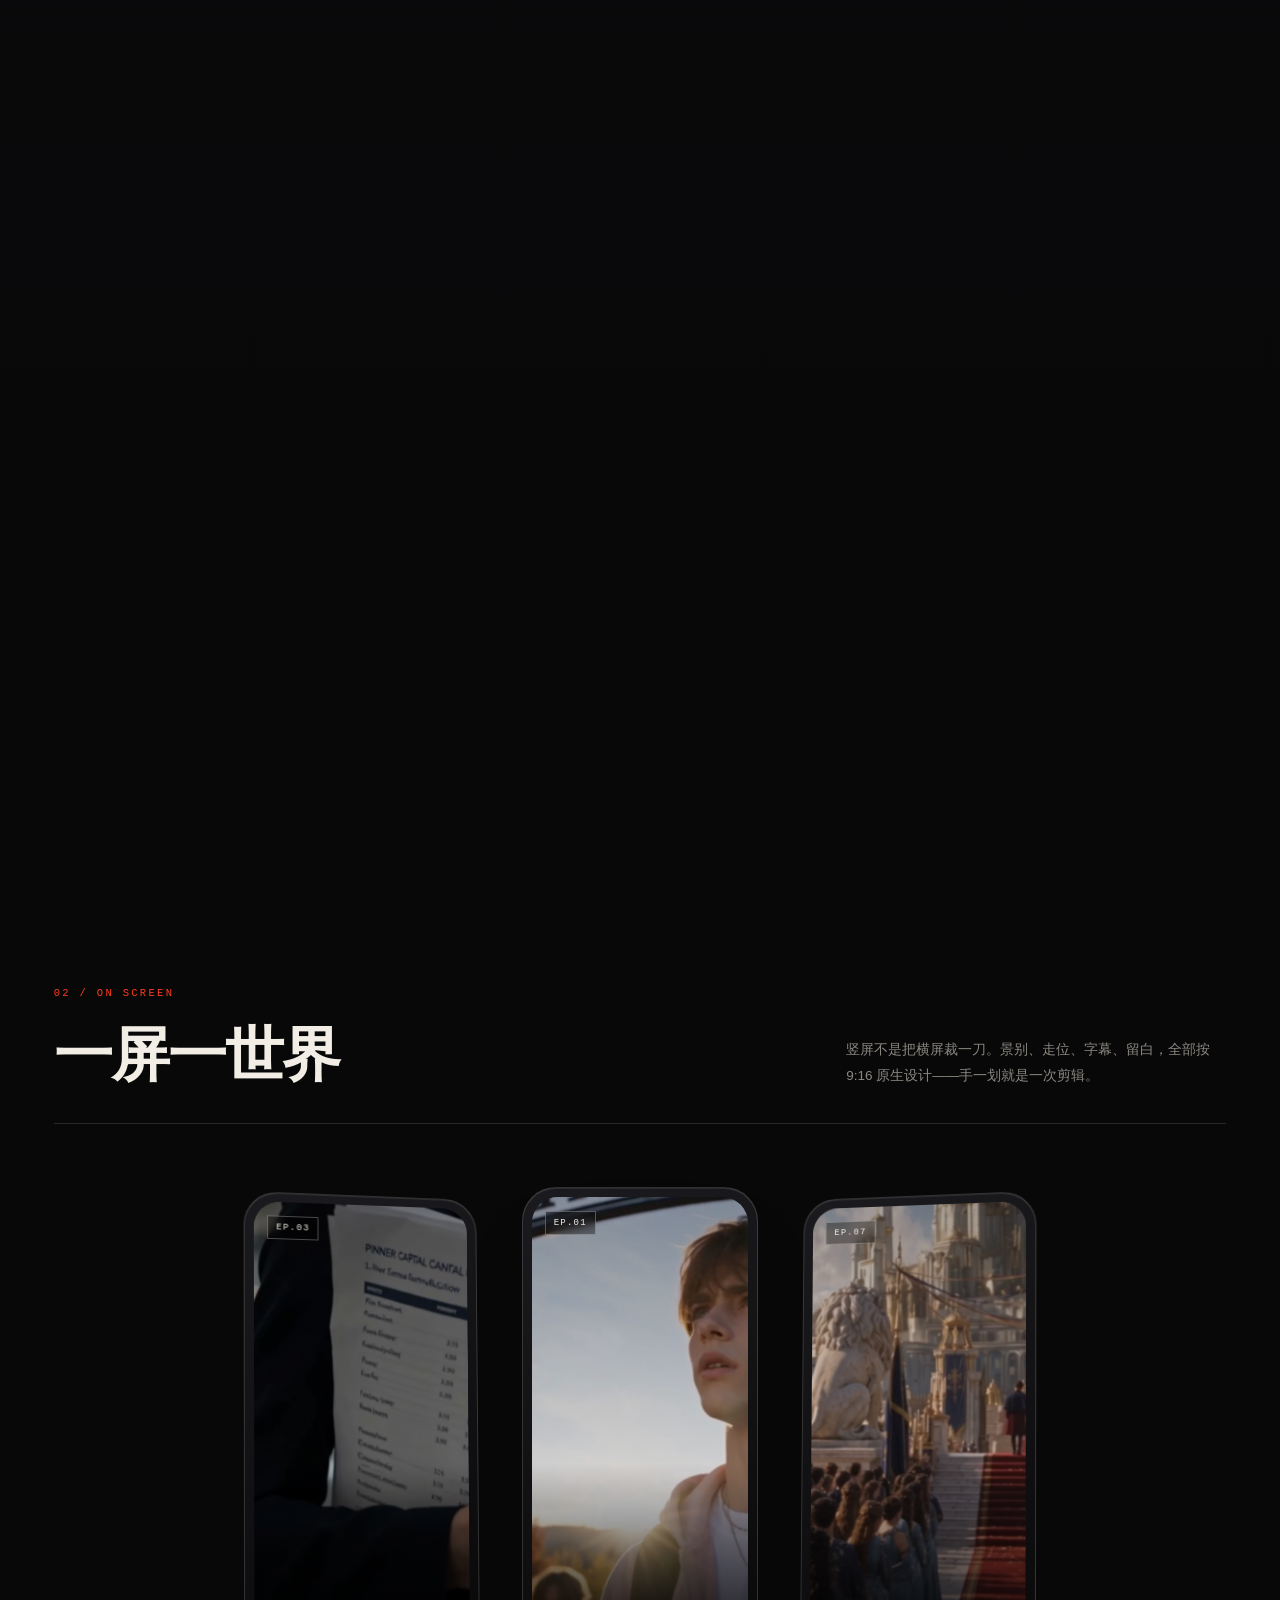
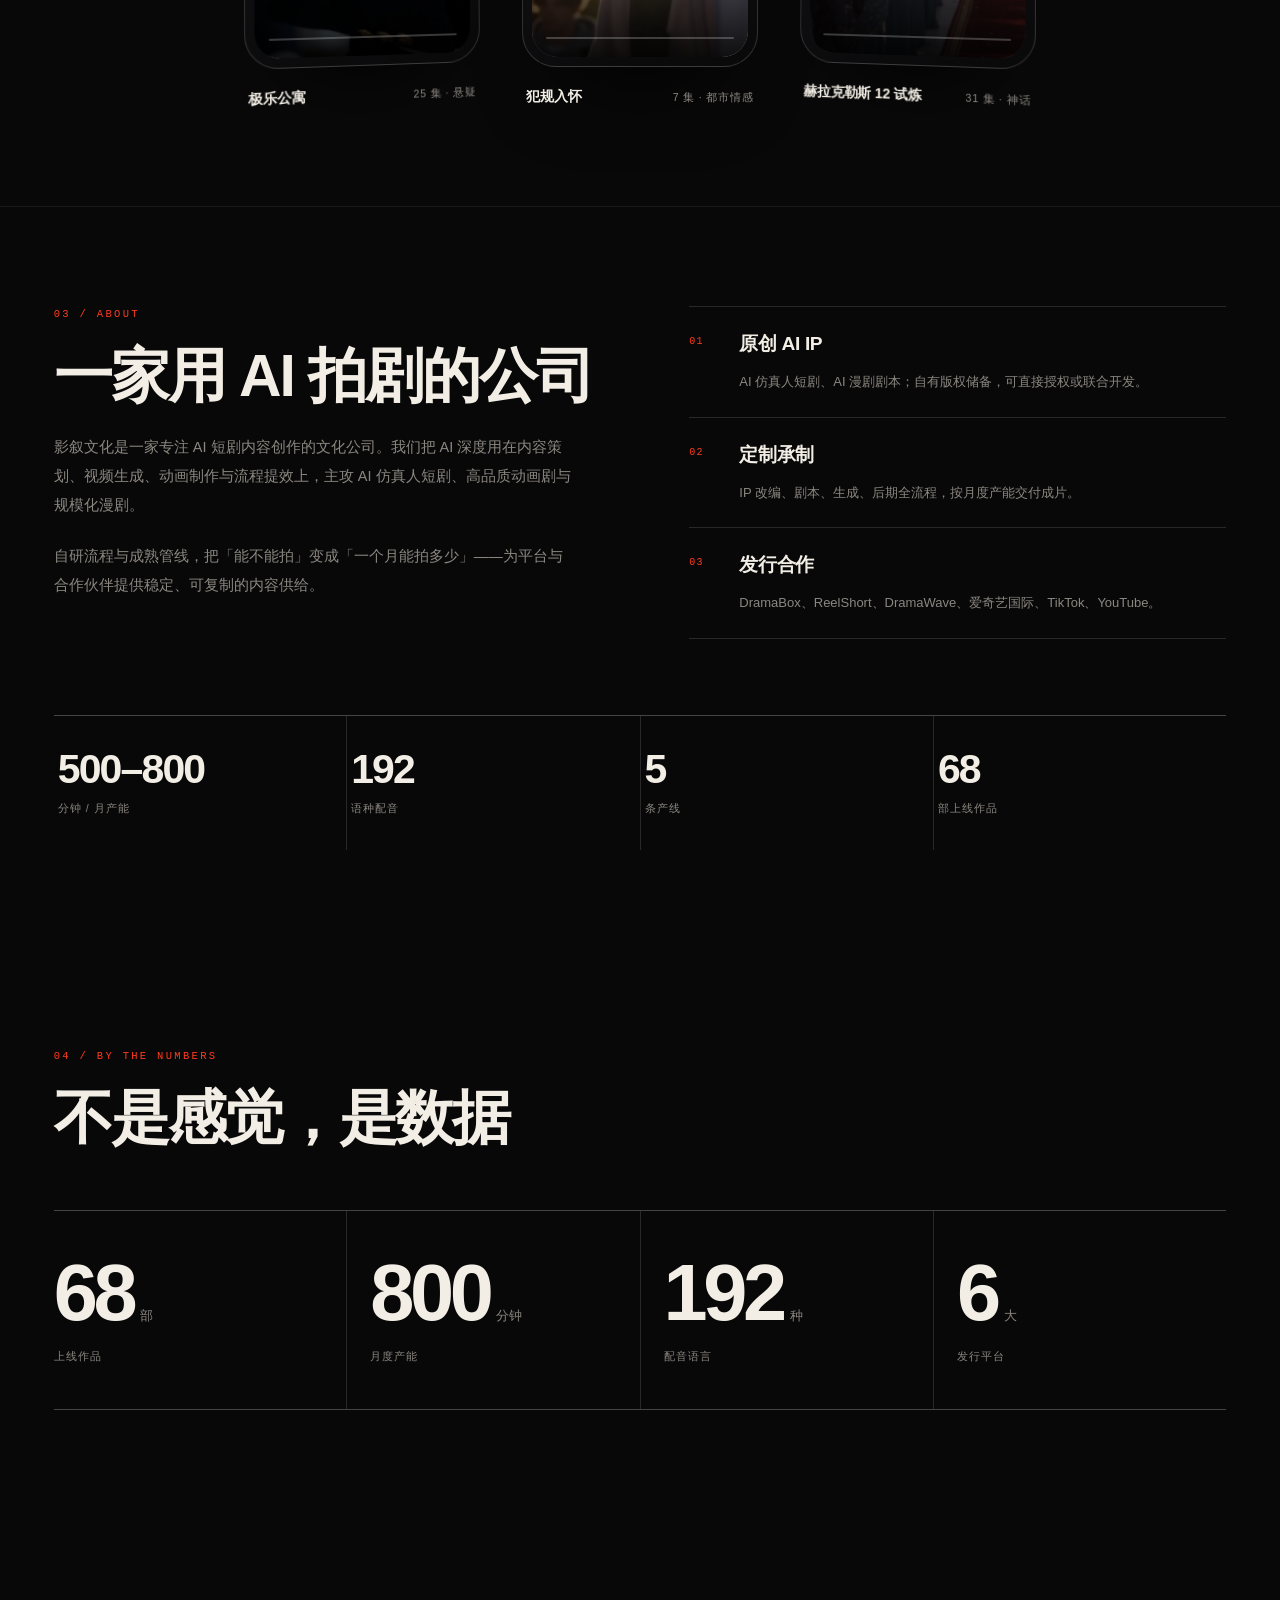
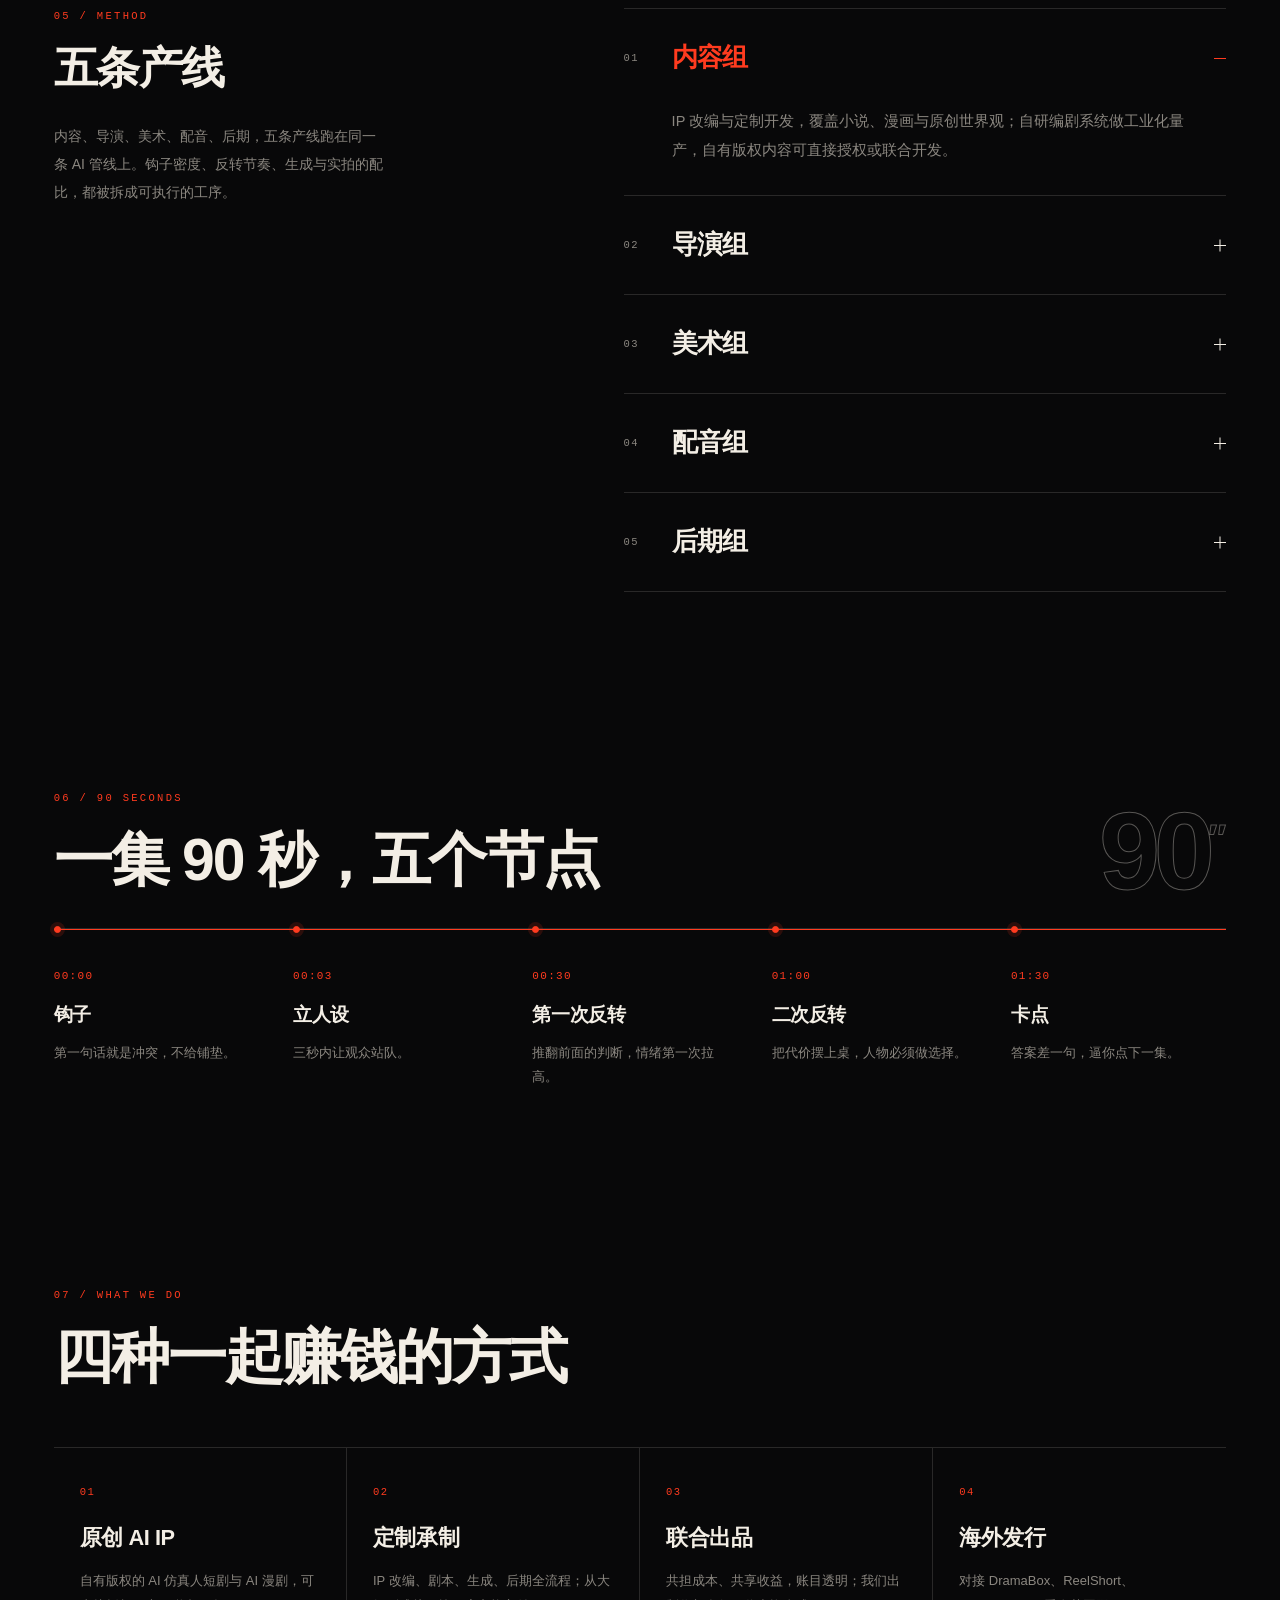
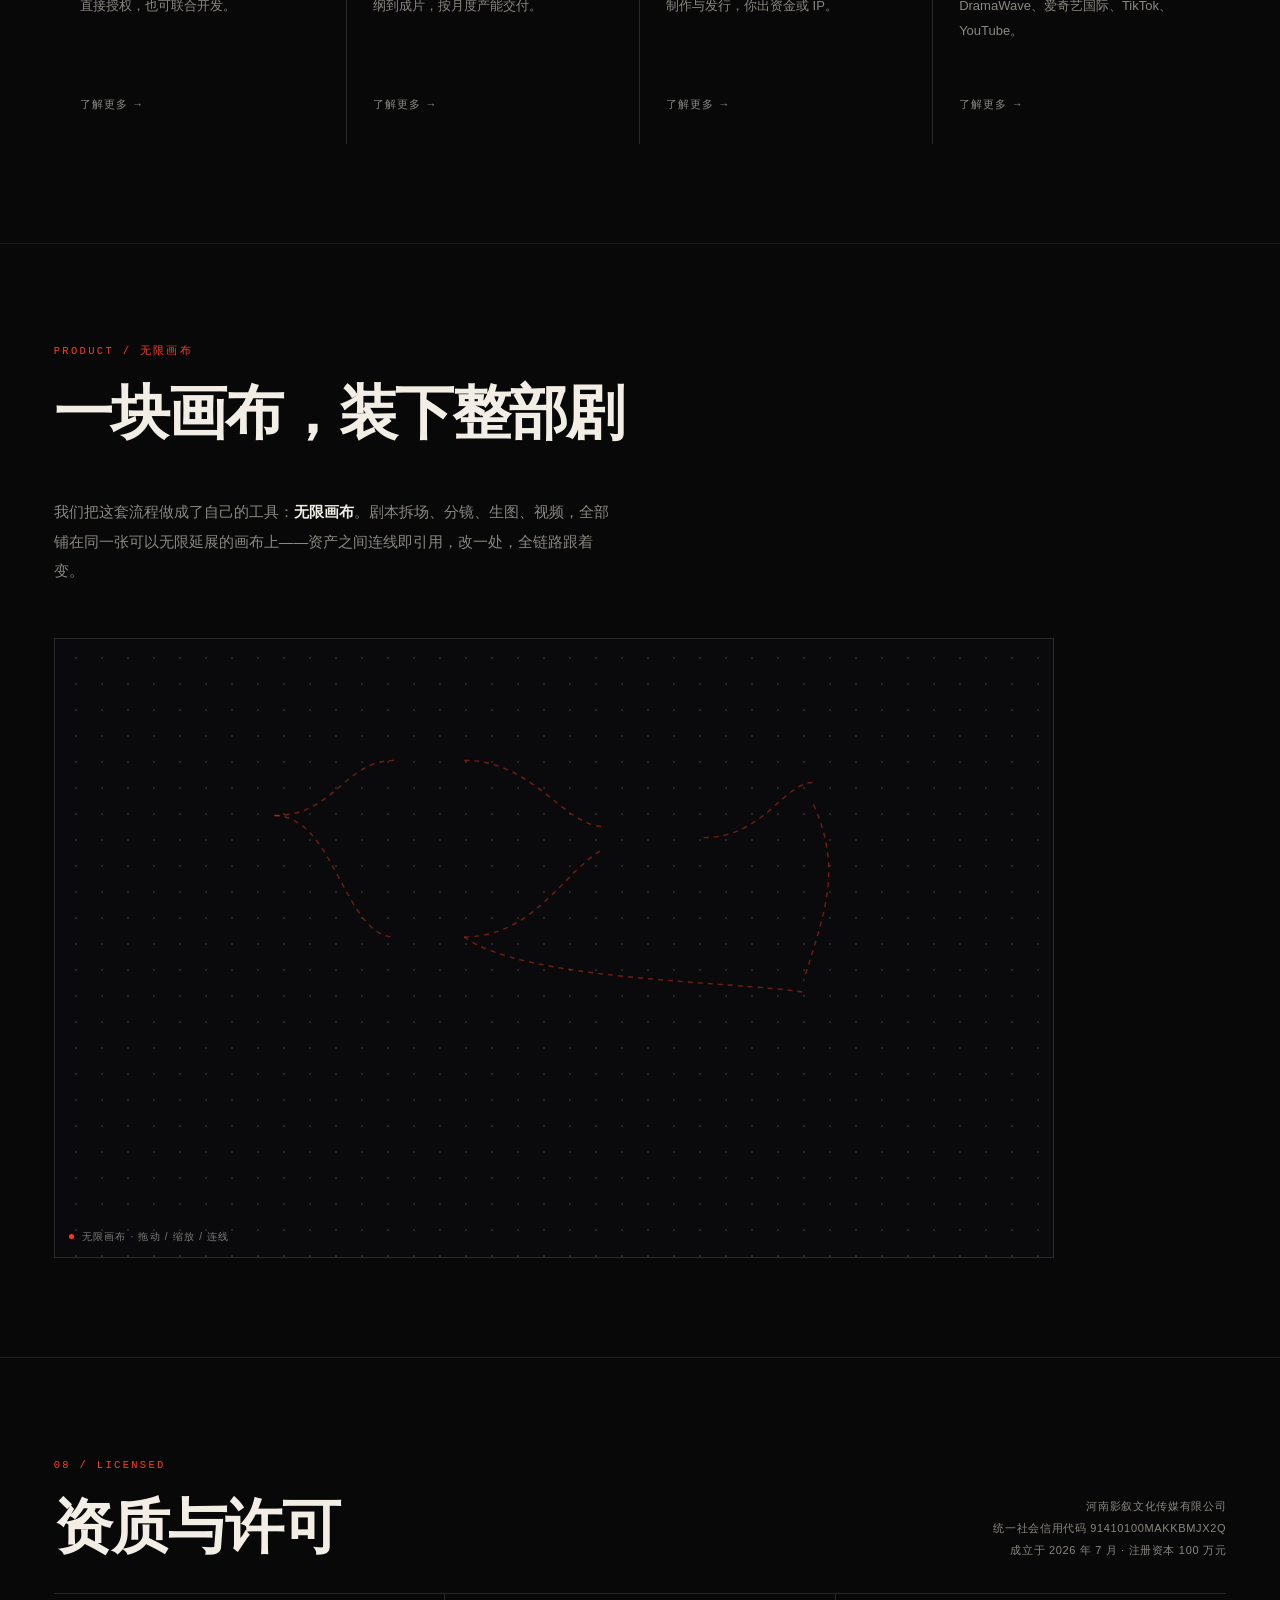
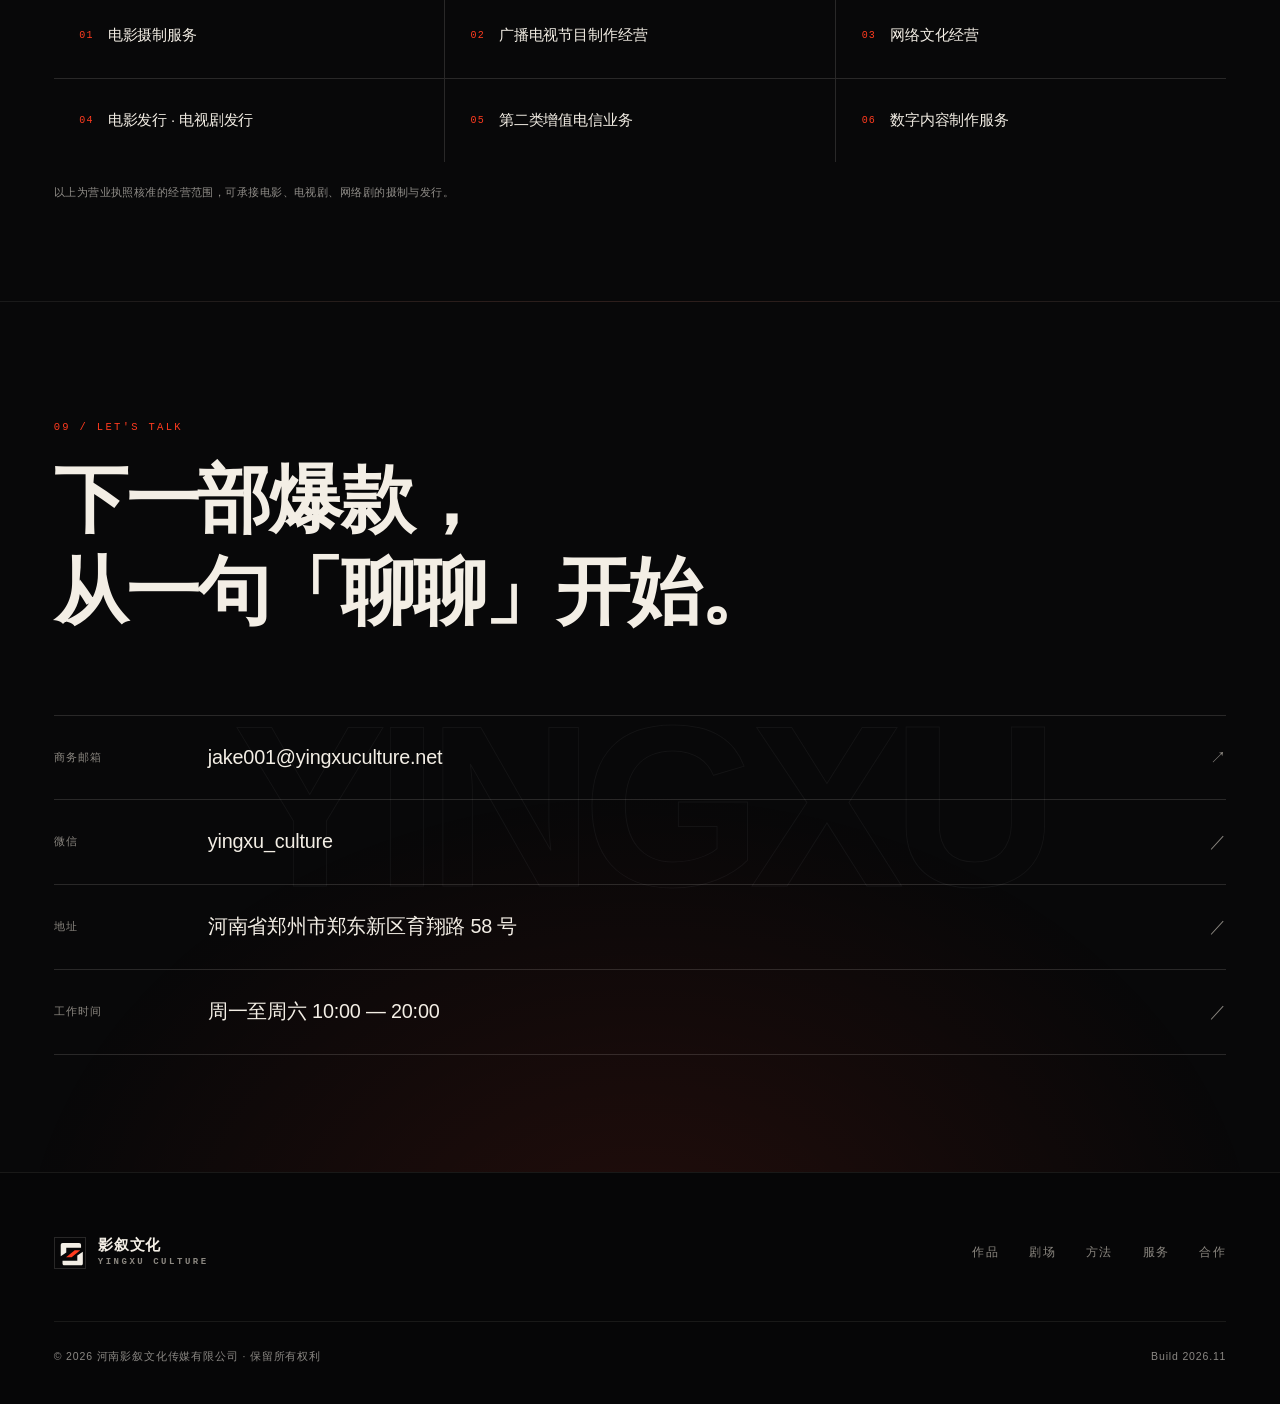
==== commit 446b3cc8: "去掉重复作品卡（犯规入怀/万人迷），共 11 部" ====
--- a/index.html
+++ b/index.html
@@ -120,8 +120,8 @@
           <h2 class="h2" data-split>在架作品</h2>
         </div>
         <div class="pin__meta">
-          <p>十三部本季主推，AI 仿真人与动画剧两条线。竖屏 9:16，点开即播。</p>
-          <span class="pin__count"><b id="pinIdx">01</b> / 13</span>
+          <p>十一部本季主推，AI 仿真人与动画剧两条线。竖屏 9:16，点开即播。</p>
+          <span class="pin__count"><b id="pinIdx">01</b> / 11</span>
         </div>
       </div>
 
@@ -177,14 +177,7 @@
             <span class="card__play">▶ 播放</span>
           </article>
 
-          <article class="card" data-tilt data-cursor="play" role="button" tabindex="0" data-video="assets/video/v1.mp4" data-title="犯规入怀" data-genre="都市情感" data-meta="7 集 · 每集 90 秒">
-            <div class="card__media"><img src="assets/posters/p1.webp" alt="《犯规入怀》竖屏封面" width="540" height="960"></div>
-            <span class="card__glare"></span>
-            <span class="card__rank">01</span><span class="card__eps">7 集</span>
-            <div class="card__body"><span class="card__genre">都市情感</span><h3>犯规入怀</h3><p>Foul Play</p></div>
-            <span class="card__play">▶ 播放样片</span>
-          </article>
-
+          
           <article class="card" data-tilt data-cursor="play" role="button" tabindex="0" data-video="assets/video/v2.mp4" data-title="极乐公寓" data-genre="悬疑" data-meta="25 集 · 每集 90 秒">
             <div class="card__media"><img src="assets/posters/p2.webp" alt="《极乐公寓》竖屏封面" width="540" height="960"></div>
             <span class="card__glare"></span>
@@ -201,14 +194,7 @@
             <span class="card__play">▶ 播放样片</span>
           </article>
 
-          <article class="card" data-tilt data-cursor="play" role="button" tabindex="0" data-video="assets/video/v4.mp4" data-title="万人迷" data-genre="职场" data-meta="16 集 · 每集 90 秒">
-            <div class="card__media"><img src="assets/posters/p4.webp" alt="《万人迷》竖屏封面" width="540" height="960"></div>
-            <span class="card__glare"></span>
-            <span class="card__rank">04</span><span class="card__eps">16 集</span>
-            <div class="card__body"><span class="card__genre">职场</span><h3>万人迷</h3><p>The Charmer</p></div>
-            <span class="card__play">▶ 播放样片</span>
-          </article>
-
+          
           <article class="card" data-tilt data-cursor="play" role="button" tabindex="0" data-video="assets/video/v5.mp4" data-title="赫拉克勒斯 12 试炼" data-genre="神话" data-meta="31 集 · 每集 90 秒">
             <div class="card__media"><img src="assets/posters/p5.webp" alt="《赫拉克勒斯 12 试炼》竖屏封面" width="540" height="960"></div>
             <span class="card__glare"></span>
--- a/assets/css/style.css
+++ b/assets/css/style.css
@@ -337,11 +337,11 @@
 .pin{position:relative;background:linear-gradient(to bottom,#080809,#0a0a0c 40%,#080809)}
 .pin__sticky{
   position:sticky;top:0;height:100vh;display:flex;flex-direction:column;
-  justify-content:center;overflow:hidden;padding:78px 0 26px;
+  justify-content:center;overflow:hidden;padding:64px 0 22px;
 }
 .pin__head{
   display:flex;justify-content:space-between;align-items:flex-end;gap:40px;
-  padding:0 var(--pad) 24px;border-bottom:1px solid var(--line);
+  padding:0 var(--pad) 20px;border-bottom:1px solid var(--line);
 }
 .pin__meta{display:flex;align-items:flex-end;gap:32px;max-width:520px}
 .pin__meta p{margin:0;font-size:13.5px;line-height:1.9;color:var(--muted)}
@@ -358,10 +358,11 @@
 }
 .pin__track{
   display:flex;gap:clamp(16px,1.6vw,26px);width:max-content;
-  padding:6px var(--pad);will-change:transform;
+  padding:6px var(--pad);will-change:transform;position:relative;z-index:2;
 }
 .pin__foot{
-  display:flex;align-items:center;gap:22px;padding:clamp(18px,3vh,30px) var(--pad) 0;
+  display:flex;align-items:center;gap:22px;padding:clamp(14px,2.2vh,22px) var(--pad) 0;
+  position:relative;z-index:1;
 }
 .pin__bar{flex:1;max-width:340px;height:1px;background:var(--line);overflow:hidden}
 .pin__bar i{display:block;height:100%;width:0;background:var(--accent)}
@@ -373,7 +374,7 @@
 
 /* ---------- 卡片 ---------- */
 .card{
-  position:relative;flex:0 0 clamp(240px,23vw,352px);aspect-ratio:9/16;
+  position:relative;flex:0 0 clamp(220px,21vw,318px);aspect-ratio:9/16;
   overflow:hidden;border-radius:3px;background:#101012;isolation:isolate;
   transform-style:preserve-3d;
   transition:transform .5s var(--ease),box-shadow .6s var(--ease);
@@ -984,7 +985,7 @@
 /* 无限画布 · 操控演示动画 */
 .cvdemo{margin-top:clamp(28px,4vw,52px)}
 .cvdemo__frame{
-  position:relative;overflow:hidden;aspect-ratio:1000/560;
+  position:relative;overflow:hidden;aspect-ratio:1000/620;max-height:620px;
   border:1px solid var(--line);background:#0a0a0c;
 }
 .cvdemo__frame::before{
@@ -1052,3 +1053,21 @@
   .cvd,.cvd__thumb{opacity:1}
 }
 .cvd__thumb{width:5.4%!important}
+
+/* =========================================================
+   卡片封面：等比裁切，绝不拉伸
+   ========================================================= */
+.card > img{
+  position:absolute;inset:0;width:100%;height:100%;
+  object-fit:cover;object-position:center center;display:block;
+  filter:saturate(.92) brightness(.88);
+  transition:transform 1.4s var(--ease),filter .7s;
+}
+.card:hover > img,.card:focus-visible > img{transform:scale(1.06);filter:none}
+.card__play{position:absolute;z-index:3}
+
+/* 弹窗视频：完整显示，不裁切 */
+.reel__stage video{object-fit:contain;background:#000}
+
+/* 卡片叠层：图片在底，文字在顶 */
+.card__rank,.card__eps,.card__body,.card__play{position:absolute;z-index:3}
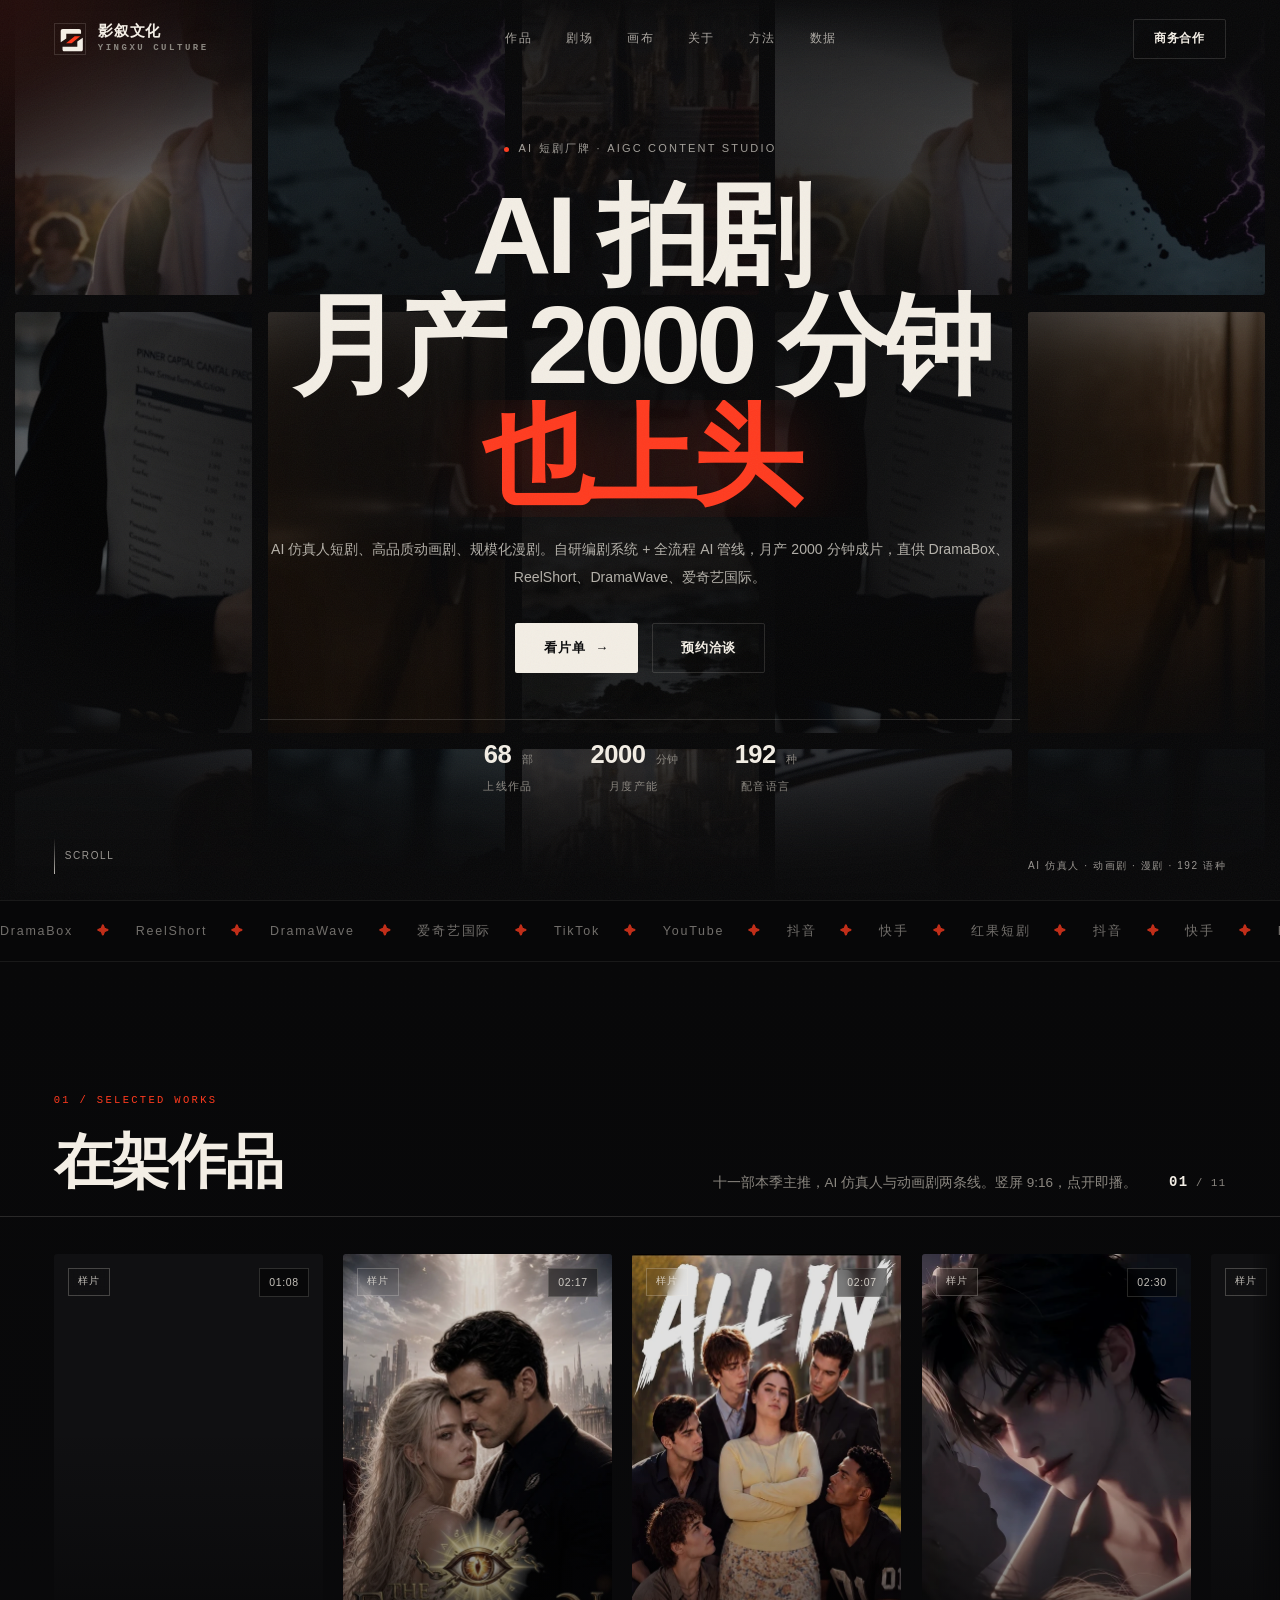
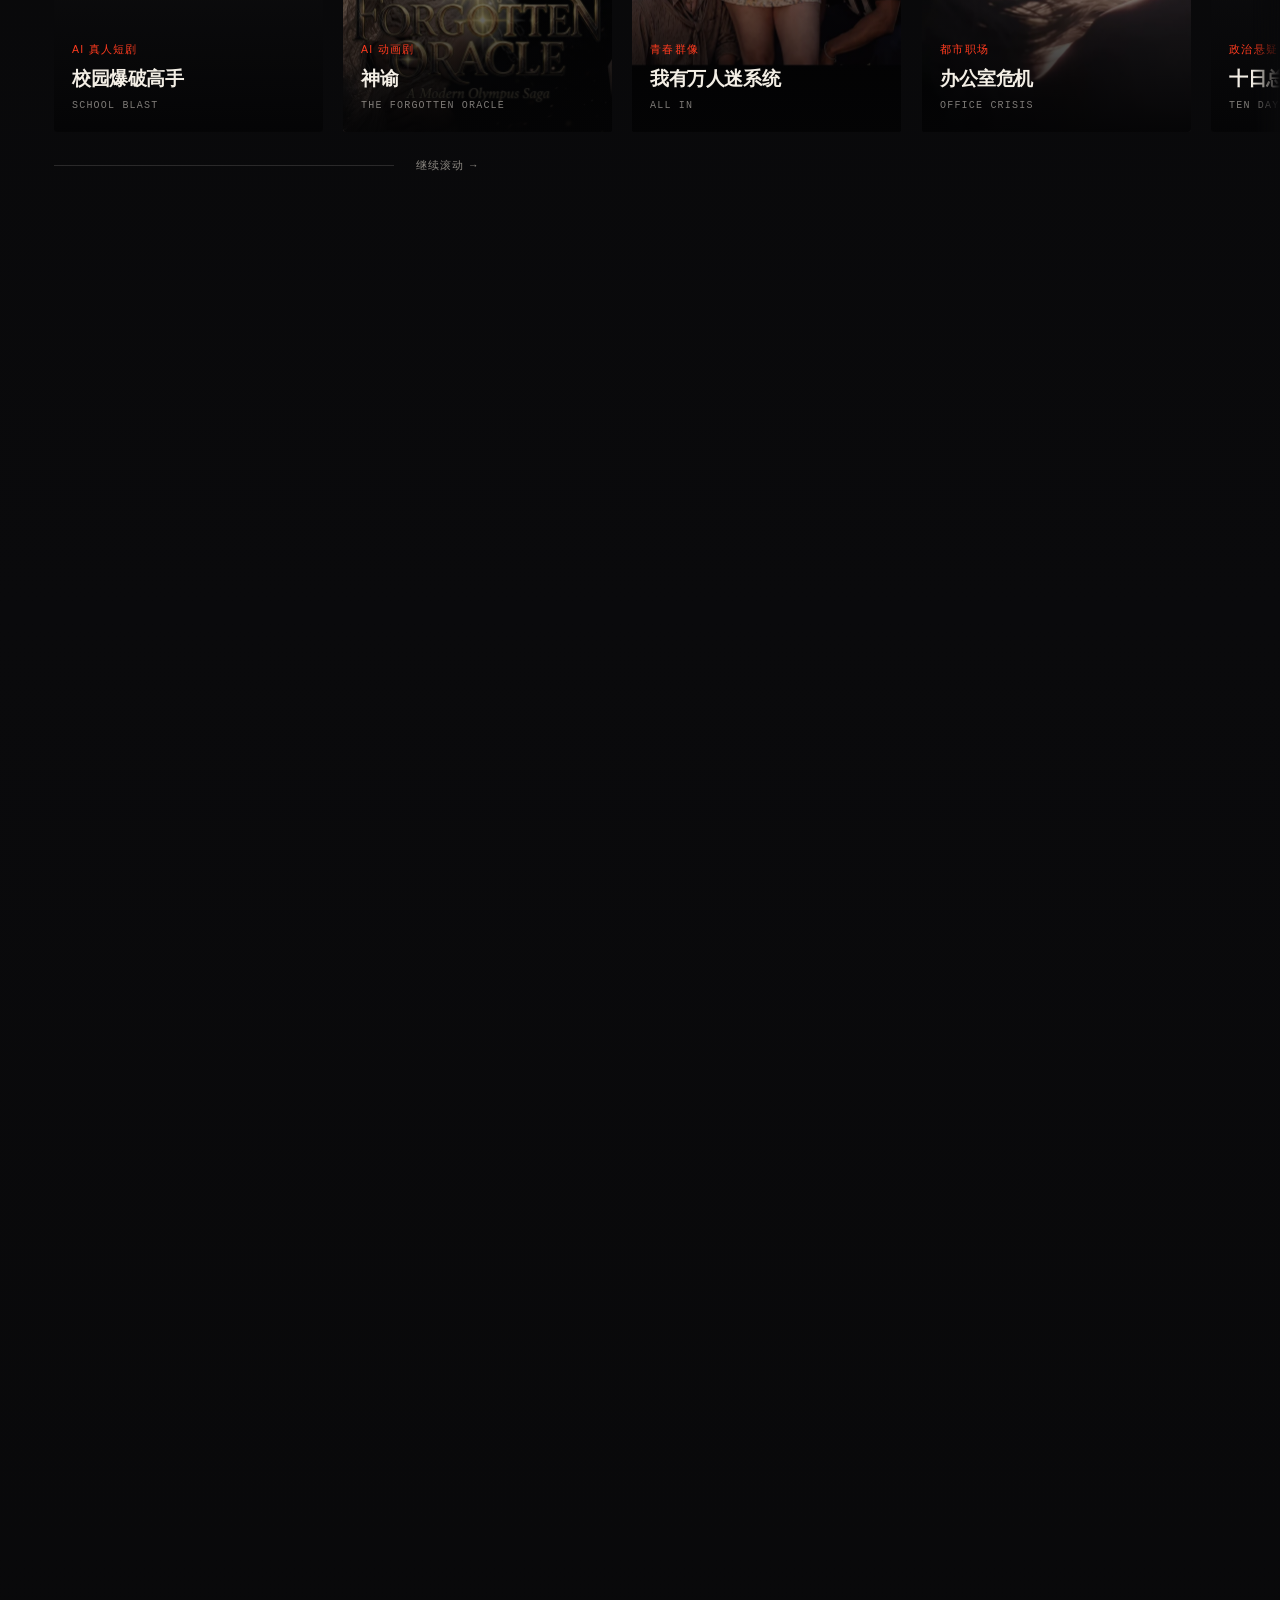
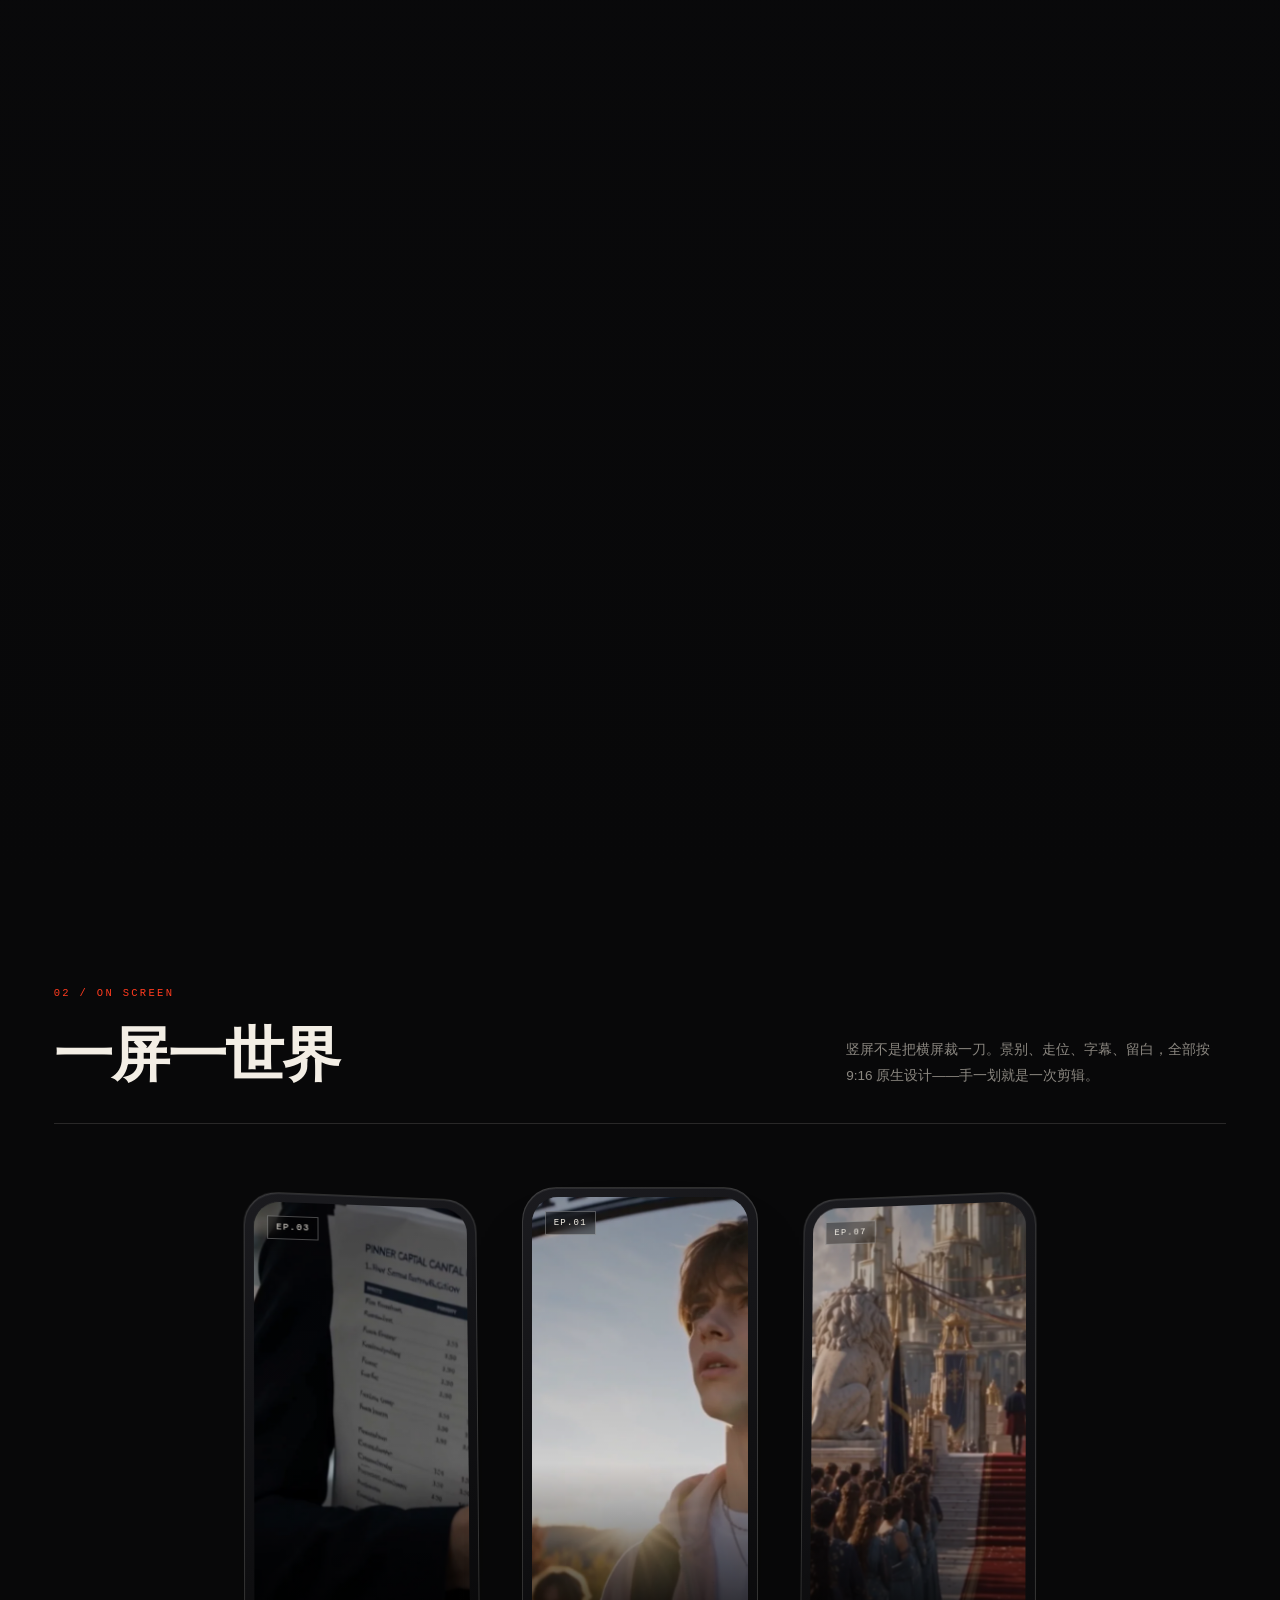
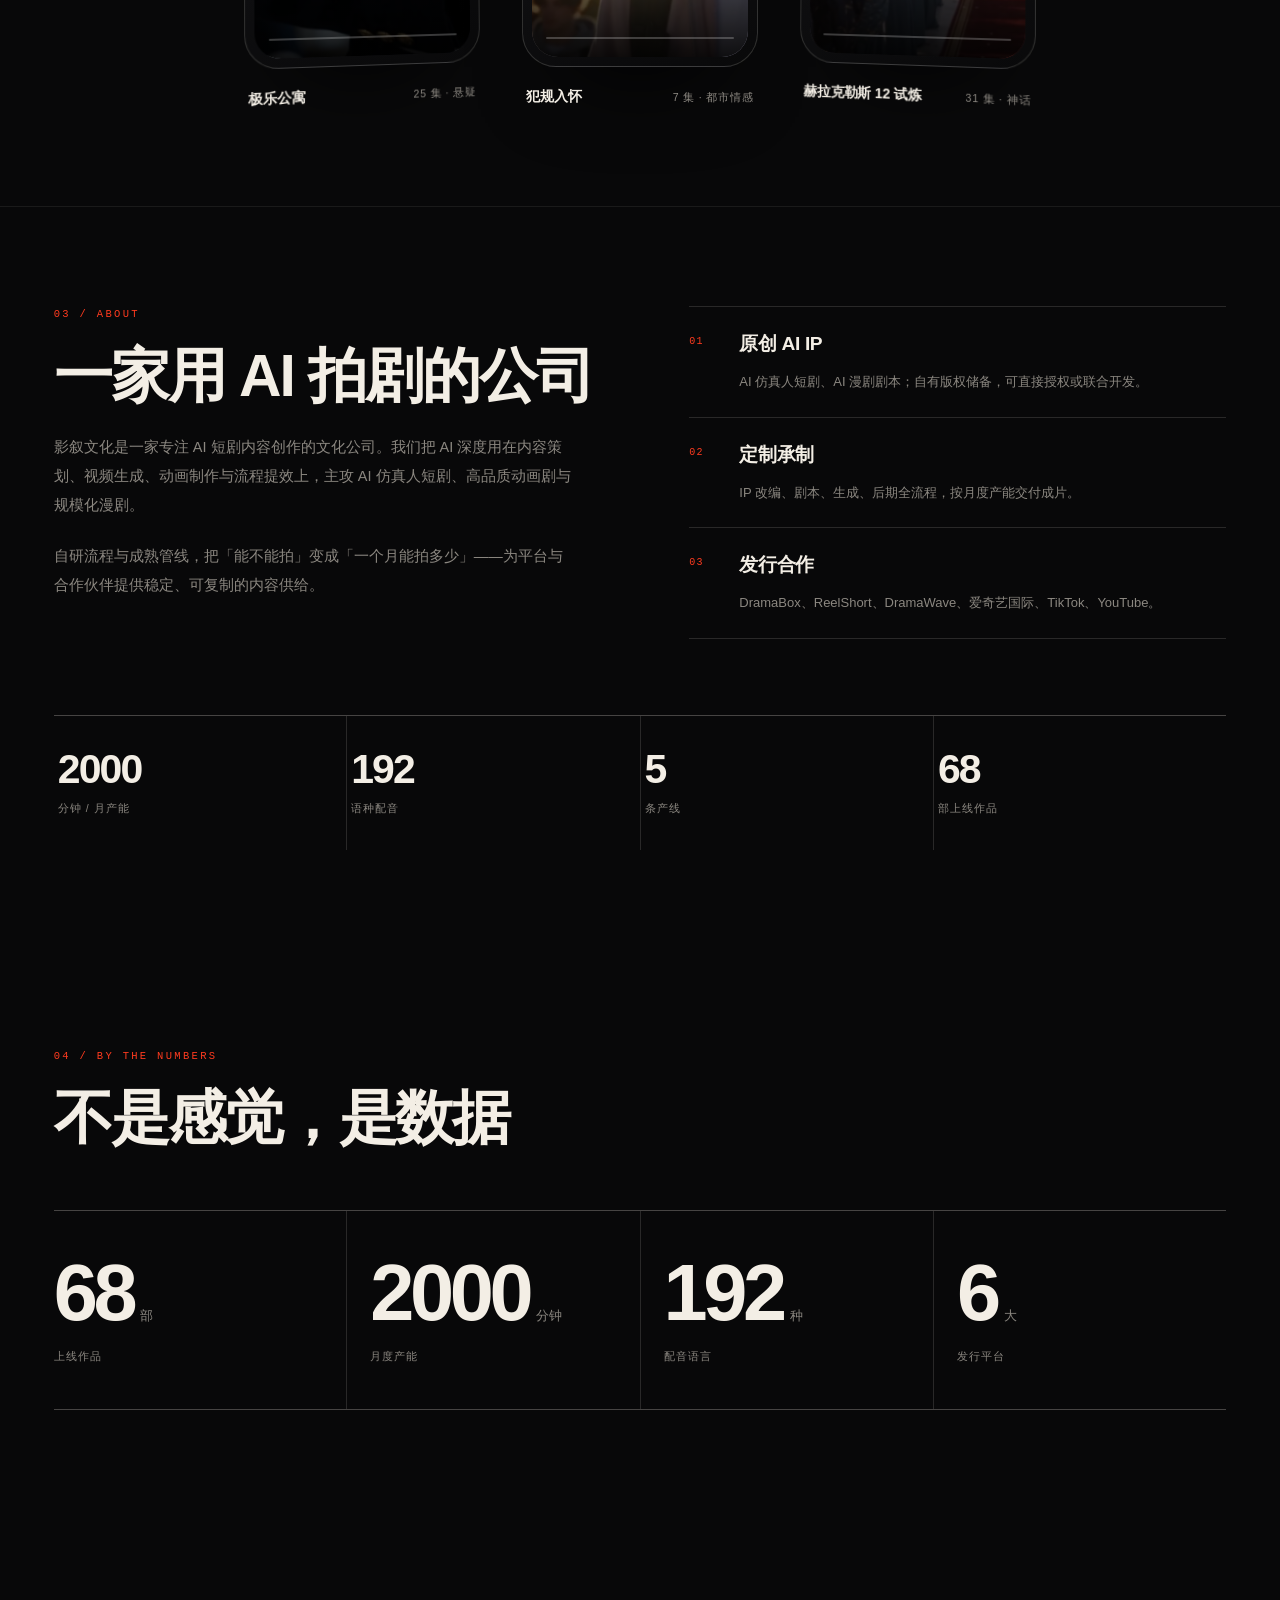
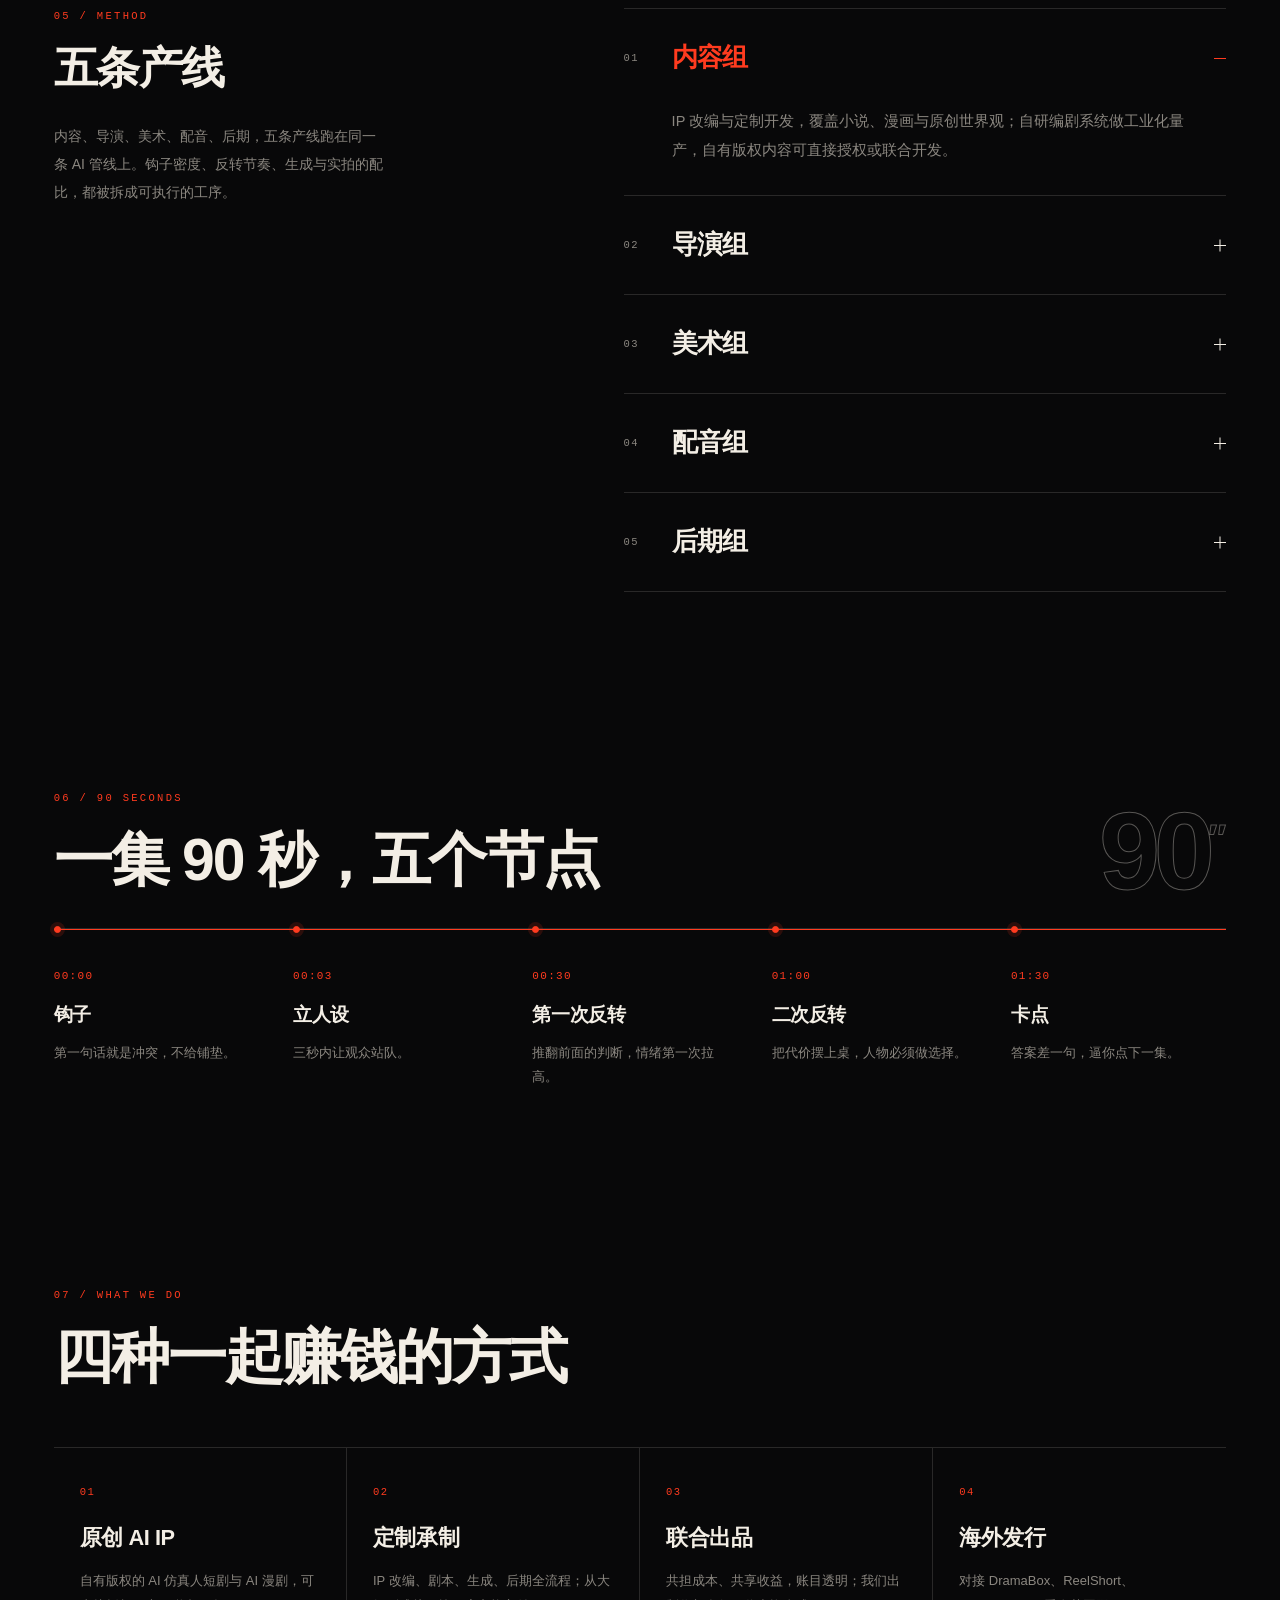
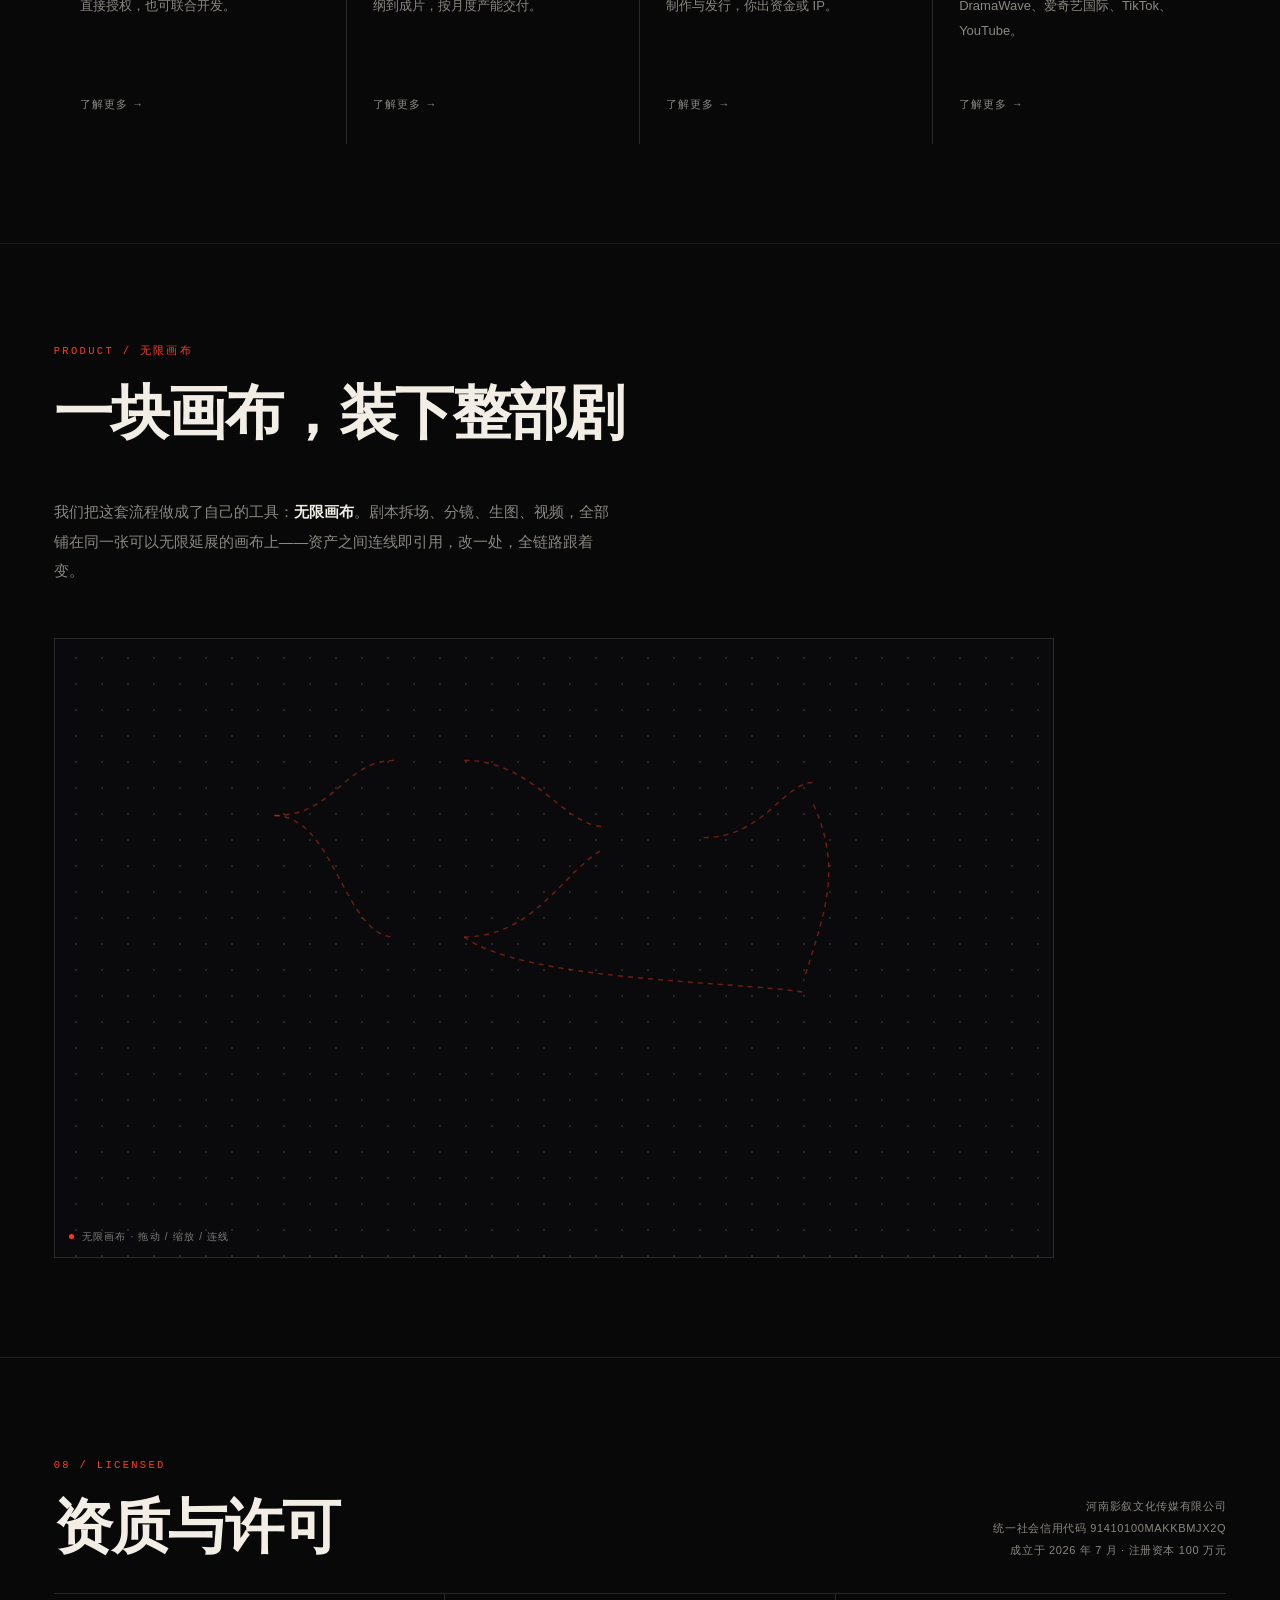
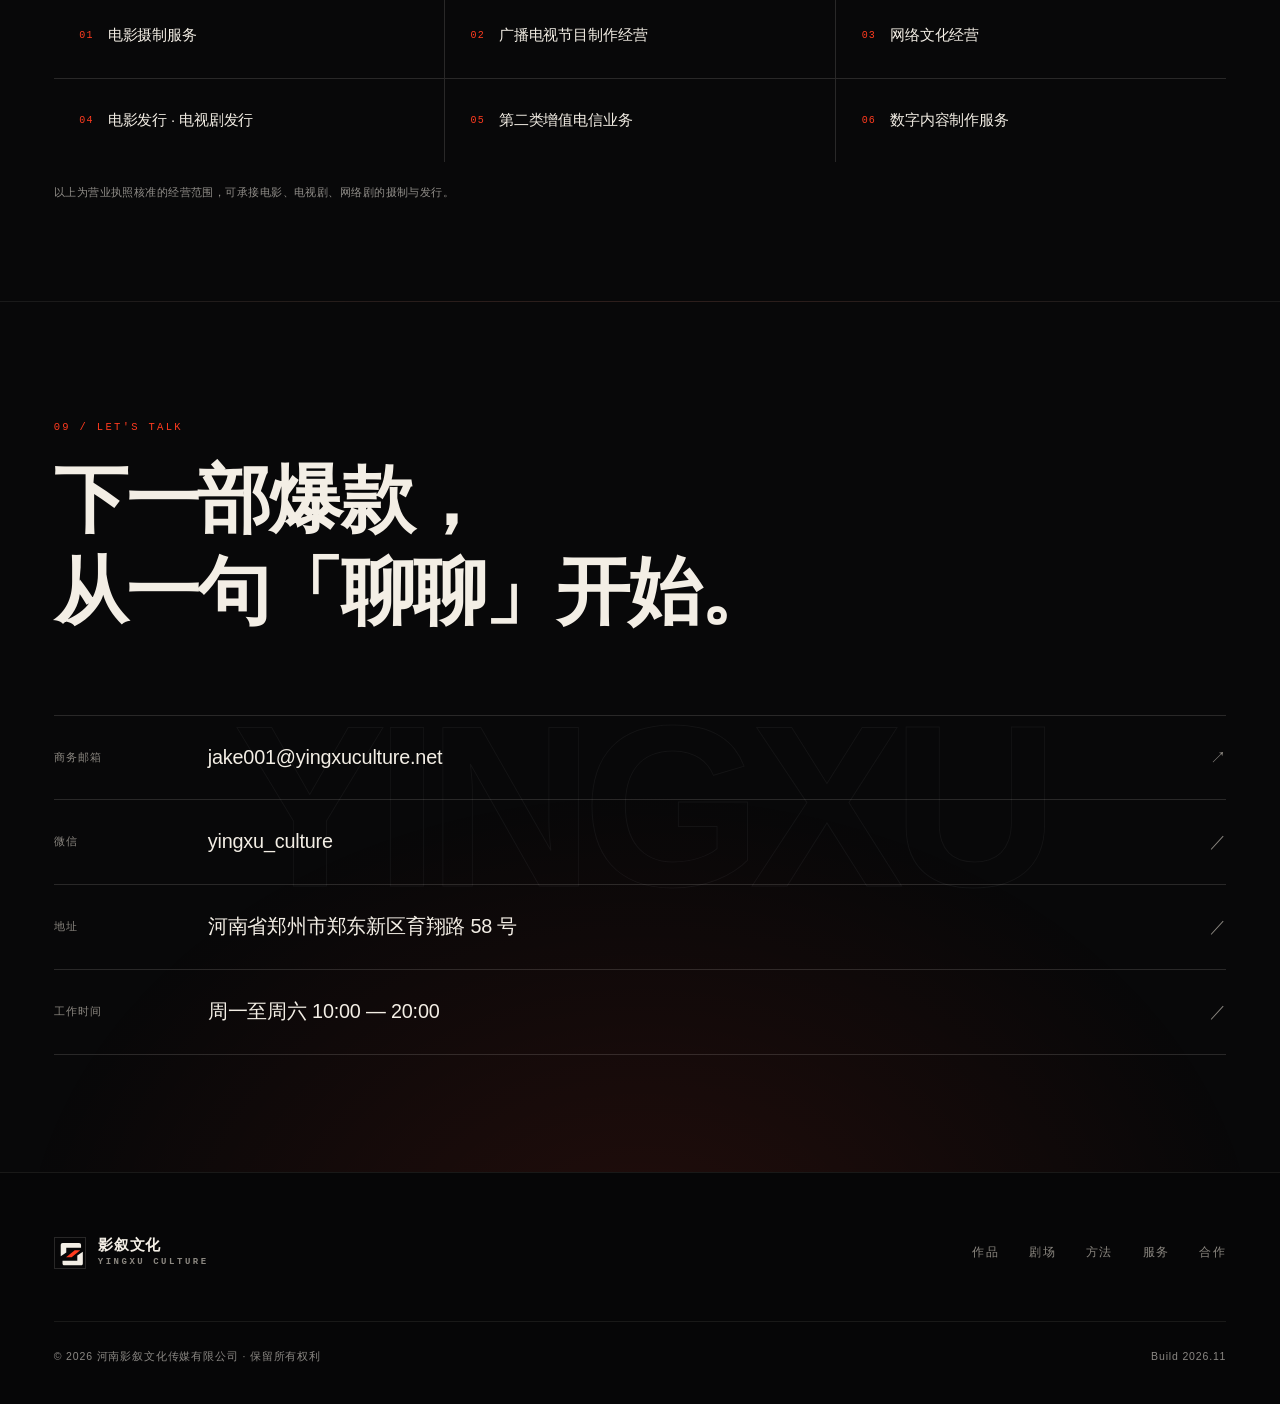
==== commit 7e100486: "月度产能 800→2000 分钟（含 meta/首屏/数据区/服务区 共 7 处）" ====
--- a/index.html
+++ b/index.html
@@ -4,7 +4,7 @@
 <meta charset="utf-8">
 <meta name="viewport" content="width=device-width, initial-scale=1">
 <title>影叙文化 YINGXU CULTURE · AI 短剧厂牌</title>
-<meta name="description" content="影叙文化：AI 短剧内容厂牌。AI 仿真人短剧、高品质动画剧、规模化漫剧，月产能 500–800 分钟，发行至 DramaBox、ReelShort、DramaWave、爱奇艺国际。">
+<meta name="description" content="影叙文化：AI 短剧内容厂牌。AI 仿真人短剧、高品质动画剧、规模化漫剧，月产能 2000 分钟，发行至 DramaBox、ReelShort、DramaWave、爱奇艺国际。">
 <meta name="theme-color" content="#080809">
 <link rel="canonical" href="https://yingxuculture.net/">
 <meta property="og:type" content="website">
@@ -16,7 +16,7 @@
 <meta name="twitter:card" content="summary_large_image">
 <meta name="twitter:image" content="https://yingxuculture.net/assets/og-cover.jpg">
 <meta property="og:title" content="影叙文化 YINGXU CULTURE · AI 短剧厂牌">
-<meta property="og:description" content="AI 拍剧，月产 800 分钟，也上头。">
+<meta property="og:description" content="AI 拍剧，月产 2000 分钟，也上头。">
 <link rel="icon" type="image/svg+xml" href="assets/logo-mark.svg">
 <link rel="stylesheet" href="assets/css/style.css">
 </head>
@@ -79,11 +79,11 @@
       <p class="eyebrow" data-reveal><span class="dot"></span>AI 短剧厂牌 · AIGC CONTENT STUDIO</p>
       <h1 class="hero__title">
         <span class="line" data-reveal style="--d:.05s"><span class="line__in"><em>AI</em> 拍剧</span></span>
-        <span class="line" data-reveal style="--d:.15s"><span class="line__in">月产 800 分钟</span></span>
+        <span class="line" data-reveal style="--d:.15s"><span class="line__in">月产 2000 分钟</span></span>
         <span class="line line--accent" data-reveal style="--d:.25s"><span class="line__in">也上头</span></span>
       </h1>
       <p class="hero__sub" data-reveal style="--d:.35s">
-        AI 仿真人短剧、高品质动画剧、规模化漫剧。自研编剧系统 + 全流程 AI 管线，月产 500–800 分钟成片，直供 DramaBox、ReelShort、DramaWave、爱奇艺国际。
+        AI 仿真人短剧、高品质动画剧、规模化漫剧。自研编剧系统 + 全流程 AI 管线，月产 2000 分钟成片，直供 DramaBox、ReelShort、DramaWave、爱奇艺国际。
       </p>
       <div class="hero__actions" data-reveal style="--d:.45s">
         <a class="btn btn--solid mag" href="#works" data-cursor="play">看片单<span class="btn__arrow">→</span></a>
@@ -92,7 +92,7 @@
       <!-- 占位数据：上线前换成真实数字 -->
       <dl class="hero__meta" data-reveal style="--d:.55s">
         <div><dt>68 <i>部</i></dt><dd>上线作品</dd></div>
-        <div><dt>800 <i>分钟</i></dt><dd>月度产能</dd></div>
+        <div><dt>2000 <i>分钟</i></dt><dd>月度产能</dd></div>
         <div><dt>192 <i>种</i></dt><dd>配音语言</dd></div>
       </dl>
     </div>
@@ -296,7 +296,7 @@
       </ul>
     </div>
     <div class="about__cap">
-      <div data-reveal><b>500–800</b><span>分钟 / 月产能</span></div>
+      <div data-reveal><b>2000</b><span>分钟 / 月产能</span></div>
       <div data-reveal style="--d:.06s"><b>192</b><span>语种配音</span></div>
       <div data-reveal style="--d:.12s"><b>5</b><span>条产线</span></div>
       <div data-reveal style="--d:.18s"><b>68</b><span>部上线作品</span></div>
@@ -315,7 +315,7 @@
         <span class="stat__num" data-count="68">0</span><span class="stat__unit">部</span><p>上线作品</p>
       </div>
       <div class="stat" data-reveal style="--d:.06s">
-        <span class="stat__num" data-count="800">0</span><span class="stat__unit">分钟</span><p>月度产能</p>
+        <span class="stat__num" data-count="2000">0</span><span class="stat__unit">分钟</span><p>月度产能</p>
       </div>
       <div class="stat" data-reveal style="--d:.12s">
         <span class="stat__num" data-count="192">0</span><span class="stat__unit">种</span><p>配音语言</p>
